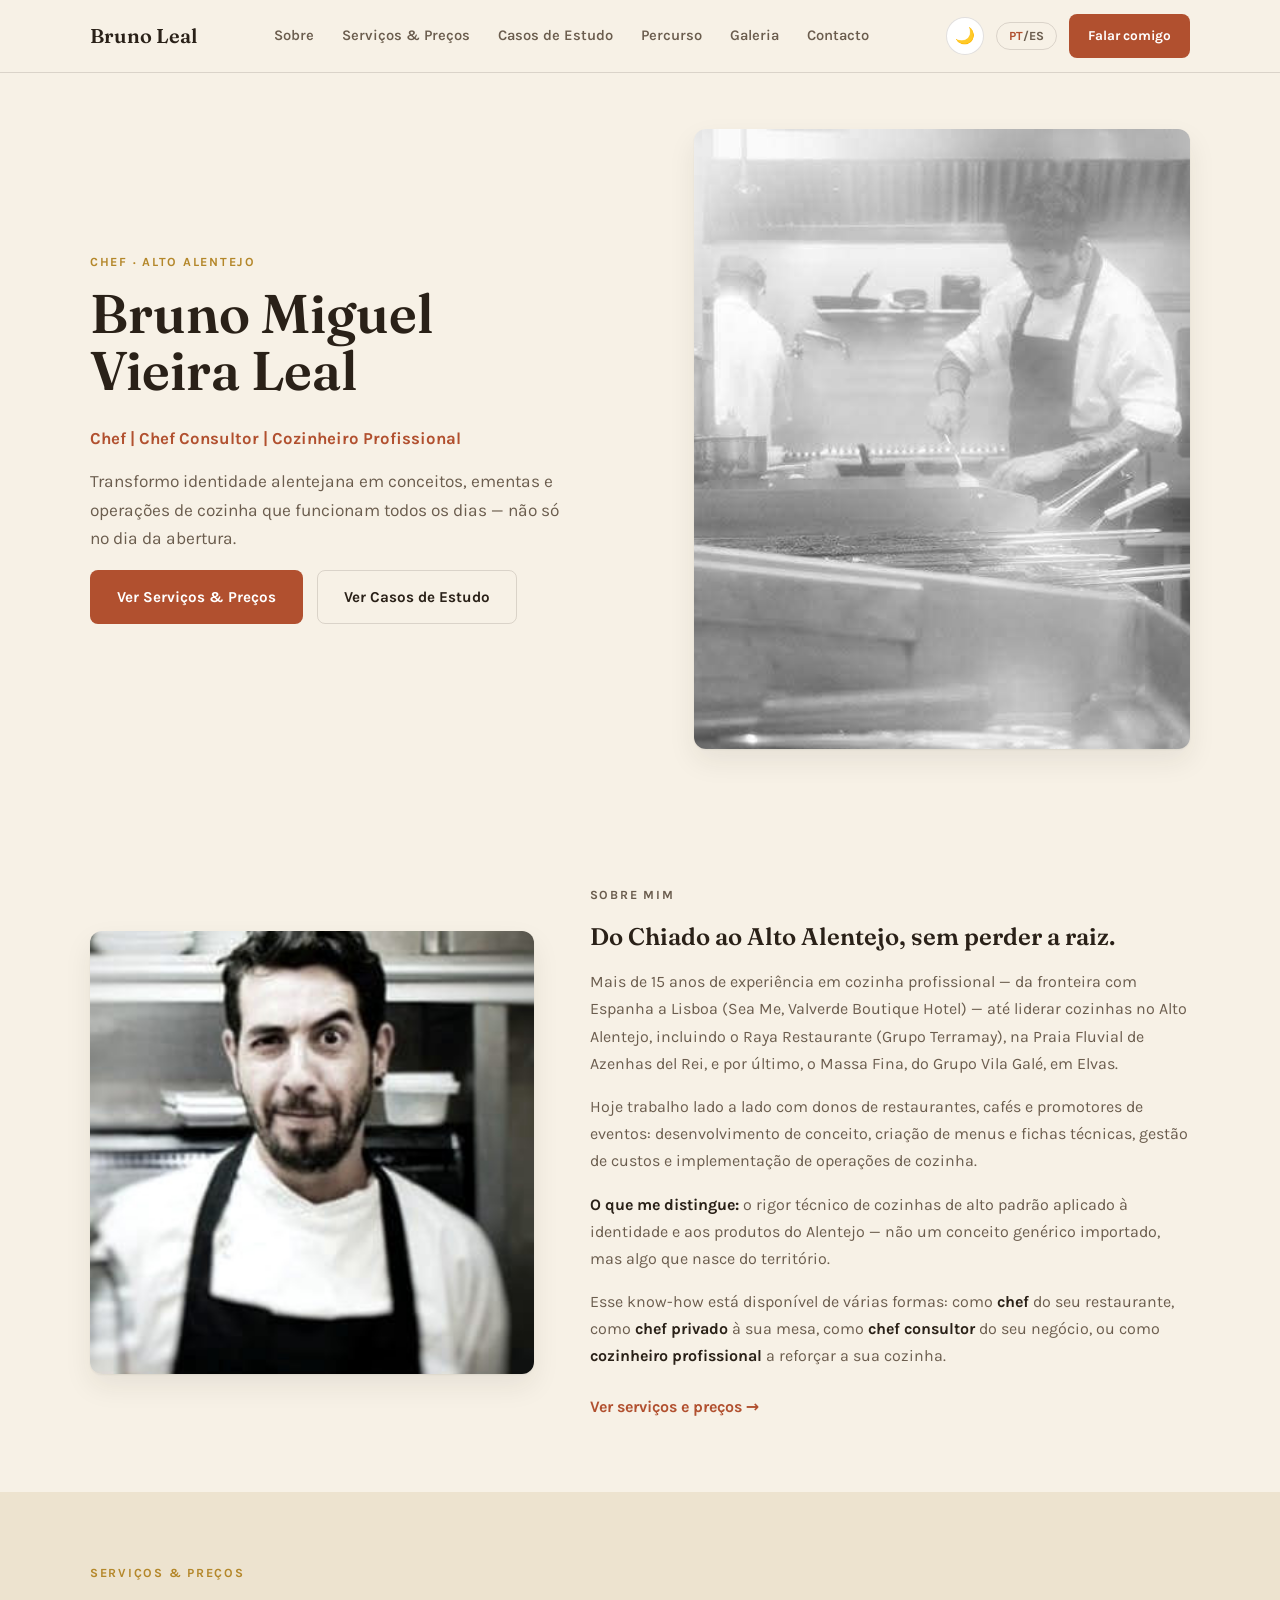
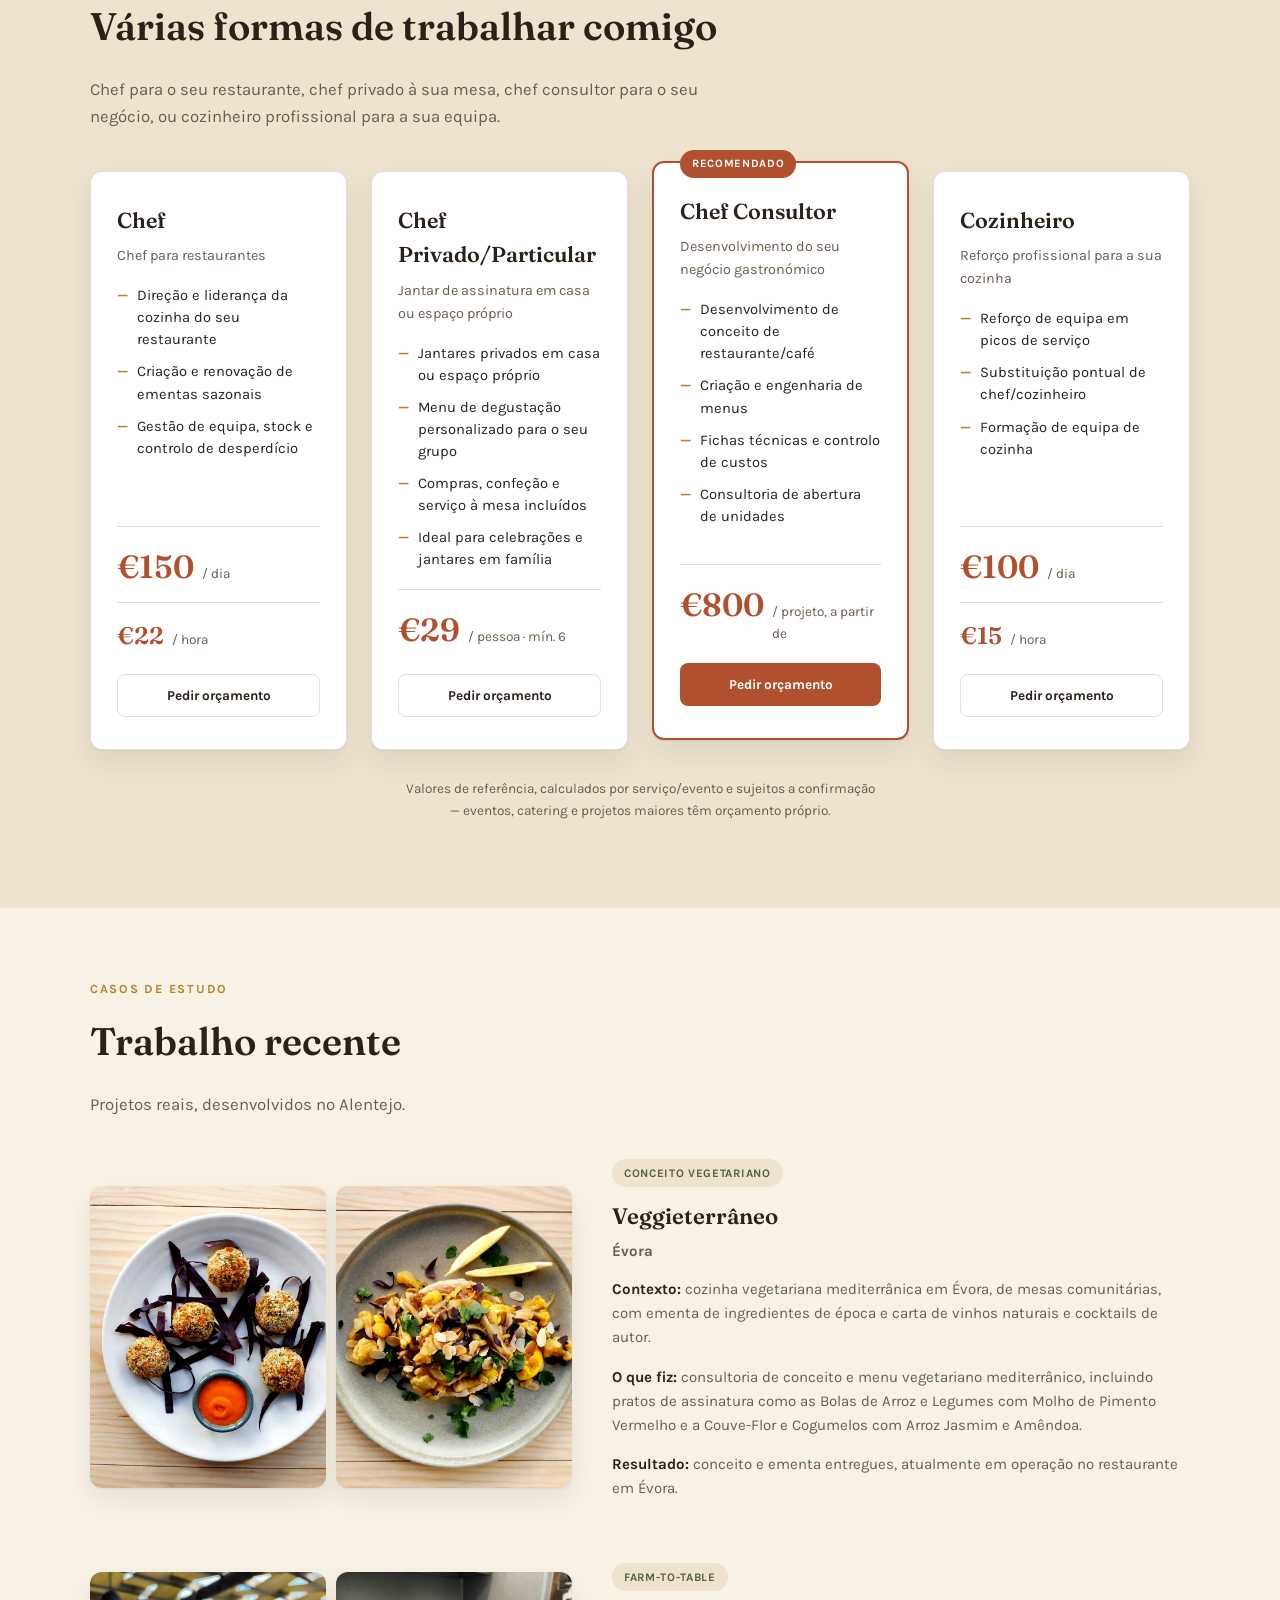
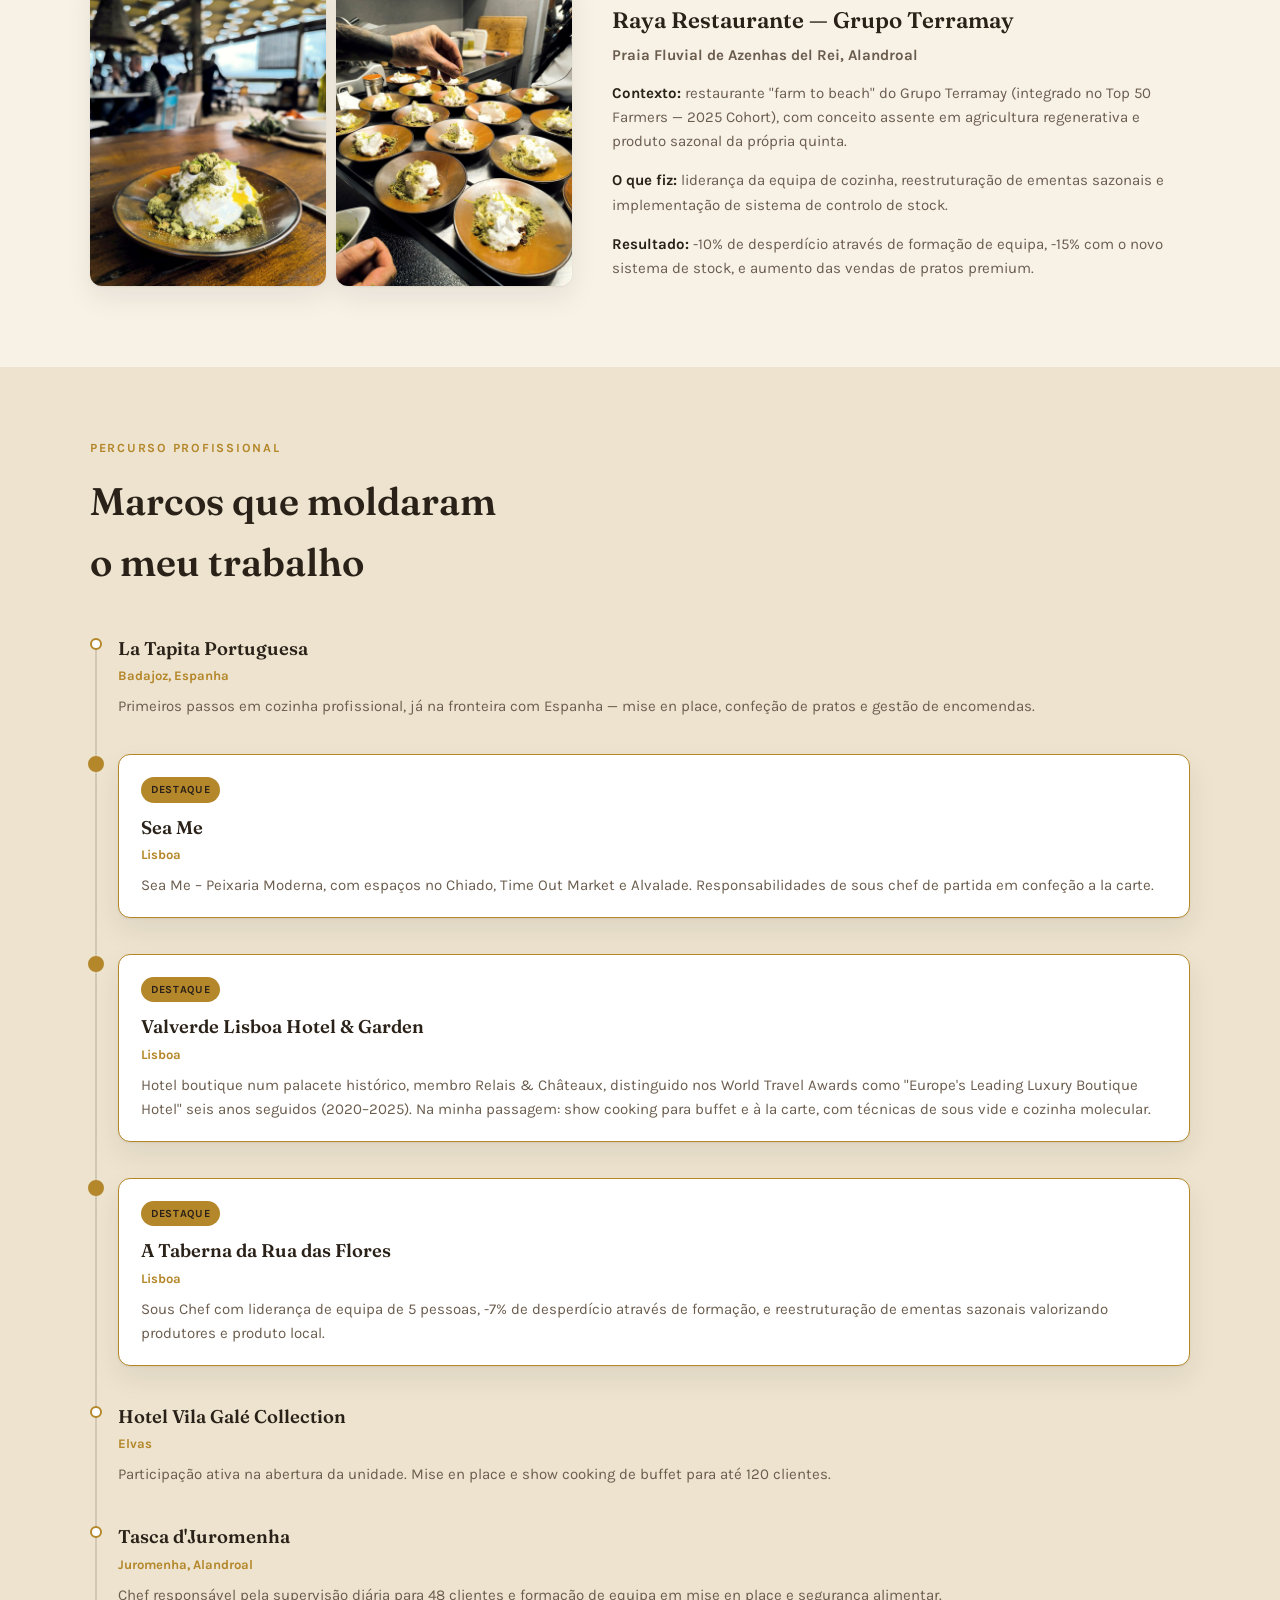
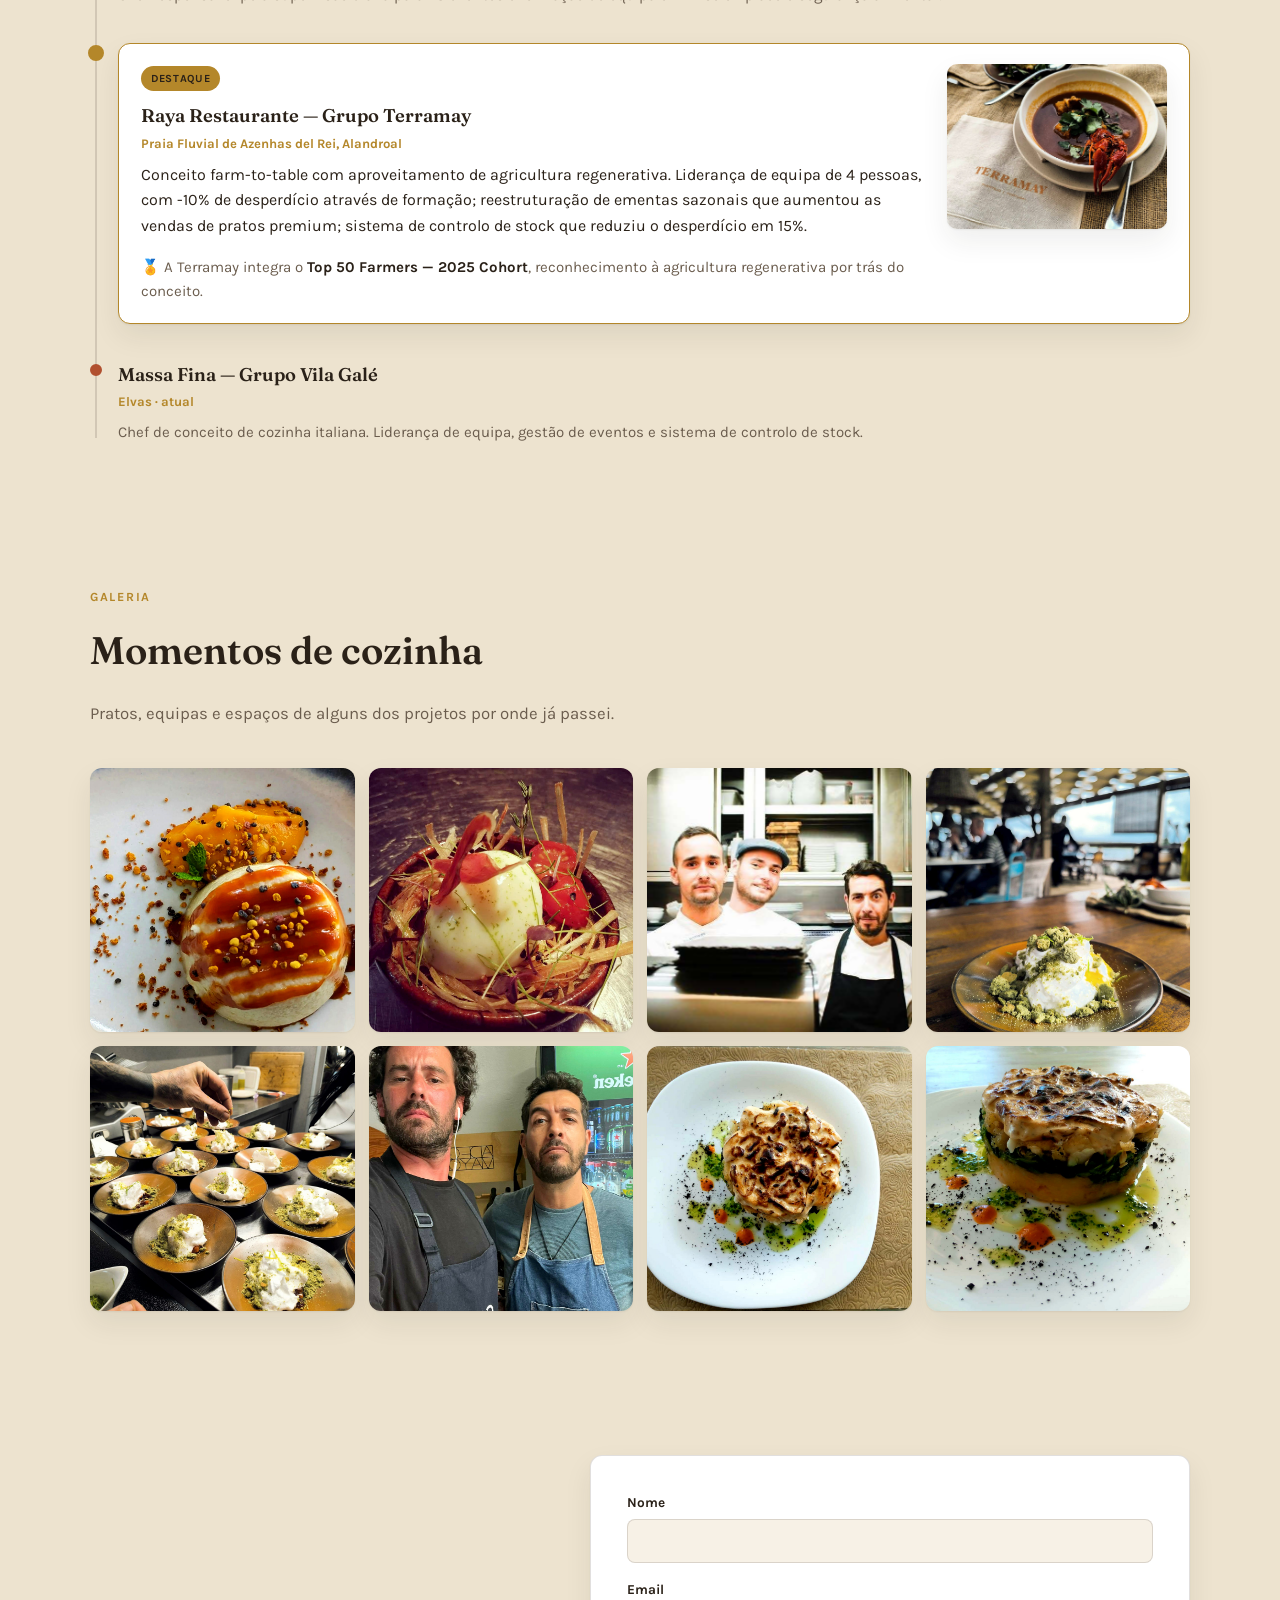
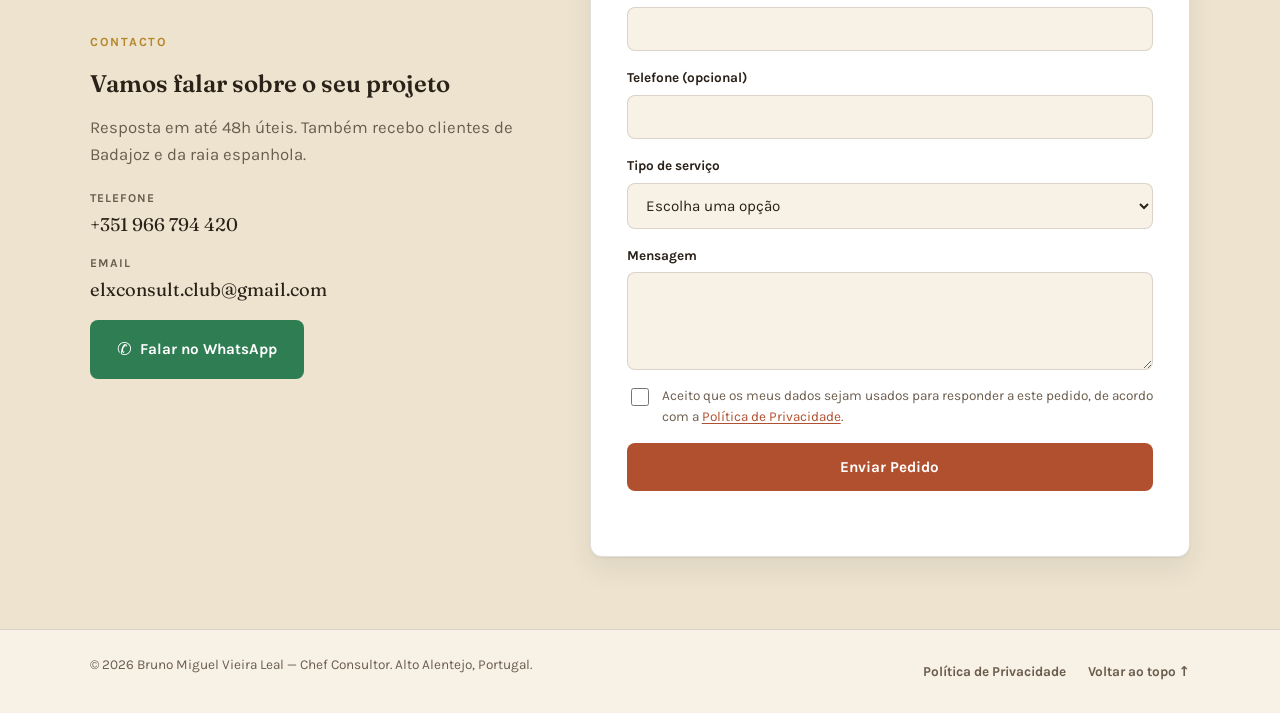
==== index.html @ 7340e5b5 "Retira da galeria a foto do cracha Top 50 Farmers Co-Authored-By: Claude Sonnet 5.5 <noreply@anthrop" ====
<!DOCTYPE html>
<html lang="pt-PT">
<head>
<meta charset="UTF-8">
<meta name="viewport" content="width=device-width, initial-scale=1.0">
<title>Bruno Leal | Chef Consultor no Alto Alentejo — Elvas &amp; Campo Maior</title>
<meta name="description" content="Bruno Miguel Vieira Leal, chef consultor sediado em Elvas e Campo Maior. Desenvolvimento de conceitos gastronómicos, engenharia de menus, fichas técnicas e consultoria de abertura de restaurantes no Alentejo.">
<meta name="keywords" content="consultor gastronómico Alentejo, chef consultor Elvas, chef consultor Campo Maior, desenvolvimento de conceito de restaurante, fichas técnicas, engenharia de menus, consultoria de restauração Alentejo">
<meta name="author" content="Bruno Miguel Vieira Leal">
<link rel="canonical" href="https://www.brunoleal-chef.pt/">

<!-- Open Graph -->
<meta property="og:type" content="website">
<meta property="og:title" content="Bruno Leal | Chef Consultor no Alto Alentejo">
<meta property="og:description" content="Desenvolvimento de conceitos gastronómicos, menus e fichas técnicas para restaurantes, cafés e eventos entre Elvas, Campo Maior e a raia com Badajoz.">
<meta property="og:image" content="https://onurblael.github.io/bruno-leal-chef/images/og-cover.jpg">
<meta property="og:image:width" content="1200">
<meta property="og:image:height" content="630">
<meta property="og:image:alt" content="Bruno Leal, chef consultor no Alto Alentejo, e um prato de couve-flor e cogumelos">
<meta name="twitter:card" content="summary_large_image">
<meta property="og:locale" content="pt_PT">
<meta property="og:locale:alternate" content="es_ES">

<link rel="icon" href="data:image/svg+xml,<svg xmlns=%22http://www.w3.org/2000/svg%22 viewBox=%220 0 100 100%22><text y=%22.9em%22 font-size=%2290%22>🫒</text></svg>">

<link rel="preload" href="fonts/fraunces-latin.woff2" as="font" type="font/woff2" crossorigin>
<link rel="preload" href="fonts/karla-latin.woff2" as="font" type="font/woff2" crossorigin>

<link rel="stylesheet" href="css/style.css?v=9">

<script type="application/ld+json">
{
  "@context": "https://schema.org",
  "@type": "ProfessionalService",
  "name": "Bruno Leal — Chef Consultor",
  "image": "https://onurblael.github.io/bruno-leal-chef/images/og-cover.jpg",
  "description": "Consultoria gastronómica: desenvolvimento de conceitos de restaurante, engenharia de menus, fichas técnicas e abertura de unidades no Alentejo.",
  "telephone": "+351966794420",
  "email": "elxconsult.club@gmail.com",
  "areaServed": ["Elvas", "Campo Maior", "Alto Alentejo", "Badajoz"],
  "address": {
    "@type": "PostalAddress",
    "addressLocality": "Elvas",
    "addressRegion": "Alto Alentejo",
    "addressCountry": "PT"
  },
  "priceRange": "€€"
}
</script>
</head>
<body>

<a class="skip-link" href="#contacto" data-i18n="skip">Ir para contacto</a>

<header class="site-header" id="topo">
  <div class="container header-inner">
    <a href="#topo" class="brand">Bruno Leal</a>

    <nav class="main-nav" id="main-nav">
      <a href="#sobre" data-i18n="nav.sobre">Sobre</a>
      <a href="#servicos" data-i18n="nav.servicos">Serviços &amp; Preços</a>
      <a href="#casos" data-i18n="nav.casos">Casos de Estudo</a>
      <a href="#percurso" data-i18n="nav.percurso">Percurso</a>
      <a href="#galeria" data-i18n="nav.galeria">Galeria</a>
      <a href="#contacto" data-i18n="nav.contacto">Contacto</a>
    </nav>

    <div class="header-actions">
      <button class="theme-toggle" id="theme-toggle" type="button" aria-label="Alternar modo claro/escuro">🌙</button>
      <button class="lang-toggle" id="lang-toggle" type="button" aria-label="Cambiar idioma">
        <span class="lang-opt is-active" data-lang="pt">PT</span>/<span class="lang-opt" data-lang="es">ES</span>
      </button>
      <a href="#contacto" class="btn btn-primary btn-small" data-i18n="nav.cta">Falar comigo</a>
      <button class="nav-toggle" id="nav-toggle" aria-label="Abrir menu" aria-expanded="false">
        <span></span><span></span><span></span>
      </button>
    </div>
  </div>
</header>

<main>

  <!-- HERO -->
  <section class="hero" id="hero">
    <div class="container hero-grid">
      <div class="hero-copy">
        <p class="eyebrow" data-i18n="hero.eyebrow">Chef · Alto Alentejo</p>
        <h1 data-i18n="hero.title">Bruno Miguel<br>Vieira Leal</h1>
        <p class="hero-role" data-i18n="hero.role">Chef | Chef Consultor | Cozinheiro Profissional</p>
        <p class="hero-tagline" data-i18n="hero.tagline">Transformo identidade alentejana em conceitos, ementas e operações de cozinha que funcionam todos os dias — não só no dia da abertura.</p>
        <div class="hero-actions">
          <a href="#servicos" class="btn btn-primary" data-i18n="hero.ctaPrimary">Ver Serviços &amp; Preços</a>
          <a href="#casos" class="btn btn-secondary" data-i18n="hero.ctaSecondary">Ver Casos de Estudo</a>
        </div>
      </div>
      <div class="hero-media">
        <img class="photo-hero" src="images/hero-chef-em-acao.jpg" alt="Bruno Leal, chef, a trabalhar na cozinha">
      </div>
    </div>
  </section>

  <!-- SOBRE -->
  <section class="section" id="sobre">
    <div class="container section-grid">
      <div class="section-media">
        <img loading="lazy" decoding="async" class="photo-square" src="images/sobre-retrato-chef.jpg" alt="Retrato de Bruno Leal, chef consultor">
      </div>
      <div class="section-copy">
        <p class="eyebrow" data-i18n="sobre.eyebrow">Sobre mim</p>
        <h2 data-i18n="sobre.title">Do Chiado ao Alto Alentejo, sem perder a raiz.</h2>
        <p data-i18n="sobre.p1">Mais de 15 anos de experiência em cozinha profissional — da fronteira com Espanha a Lisboa (Sea Me, Valverde Boutique Hotel) — até liderar cozinhas no Alto Alentejo, incluindo o Raya Restaurante (Grupo Terramay), na Praia Fluvial de Azenhas del Rei, e por último, o Massa Fina, do Grupo Vila Galé, em Elvas.</p>
        <p data-i18n="sobre.p2">Hoje trabalho lado a lado com donos de restaurantes, cafés e promotores de eventos: desenvolvimento de conceito, criação de menus e fichas técnicas, gestão de custos e implementação de operações de cozinha.</p>
        <p data-i18n="sobre.p3"><strong>O que me distingue:</strong> o rigor técnico de cozinhas de alto padrão aplicado à identidade e aos produtos do Alentejo — não um conceito genérico importado, mas algo que nasce do território.</p>
        <p data-i18n="sobre.p4">Esse know-how está disponível de várias formas: como <strong>chef</strong> do seu restaurante, como <strong>chef privado</strong> à sua mesa, como <strong>chef consultor</strong> do seu negócio, ou como <strong>cozinheiro profissional</strong> a reforçar a sua cozinha.</p>
        <a href="#servicos" class="link-arrow" data-i18n="sobre.cta">Ver serviços e preços →</a>
      </div>
    </div>
  </section>

  <!-- SERVIÇOS & PREÇOS -->
  <section class="section section-alt" id="servicos">
    <div class="container">
      <div class="section-head">
        <p class="eyebrow" data-i18n="servicos.eyebrow">Serviços &amp; Preços</p>
        <h2 data-i18n="servicos.title">Várias formas de trabalhar comigo</h2>
        <p class="section-lead" data-i18n="servicos.lead">Chef para o seu restaurante, chef privado à sua mesa, chef consultor para o seu negócio, ou cozinheiro profissional para a sua equipa.</p>
      </div>

      <div class="pricing-grid">

        <article class="price-card">
          <div class="price-card-head">
            <h3 data-i18n="servicos.chef.title">Chef</h3>
            <p class="price-card-sub" data-i18n="servicos.chef.sub">Chef para restaurantes</p>
          </div>
          <ul class="price-card-list">
            <li data-i18n="servicos.chef.i1">Direção e liderança da cozinha do seu restaurante</li>
            <li data-i18n="servicos.chef.i2">Criação e renovação de ementas sazonais</li>
            <li data-i18n="servicos.chef.i3">Gestão de equipa, stock e controlo de desperdício</li>
          </ul>
          <div class="price-options">
            <div class="price-tag">
              <span class="price-value" data-i18n="servicos.chef.priceDia">€150</span>
              <span class="price-unit" data-i18n="servicos.chef.unitDia">/ dia</span>
            </div>
            <div class="price-tag price-tag-alt">
              <span class="price-value" data-i18n="servicos.chef.priceHora">€22</span>
              <span class="price-unit" data-i18n="servicos.chef.unitHora">/ hora</span>
            </div>
          </div>
          <a href="#contacto" class="btn btn-secondary btn-small" data-i18n="servicos.ctaBtn">Pedir orçamento</a>
        </article>

        <article class="price-card">
          <div class="price-card-head">
            <h3 data-i18n="servicos.privado.title">Chef Privado/Particular</h3>
            <p class="price-card-sub" data-i18n="servicos.privado.sub">Jantar de assinatura em casa ou espaço próprio</p>
          </div>
          <ul class="price-card-list">
            <li data-i18n="servicos.privado.i1">Jantares privados em casa ou espaço próprio</li>
            <li data-i18n="servicos.privado.i2">Menu de degustação personalizado para o seu grupo</li>
            <li data-i18n="servicos.privado.i3">Compras, confeção e serviço à mesa incluídos</li>
            <li data-i18n="servicos.privado.i4">Ideal para celebrações e jantares em família</li>
          </ul>
          <div class="price-tag">
            <span class="price-value" data-i18n="servicos.privado.price">€29</span>
            <span class="price-unit" data-i18n="servicos.privado.unit">/ pessoa · mín. 6</span>
          </div>
          <a href="#contacto" class="btn btn-secondary btn-small" data-i18n="servicos.ctaBtn">Pedir orçamento</a>
        </article>

        <article class="price-card price-card-featured">
          <div class="price-card-badge" data-i18n="servicos.destaque">Recomendado</div>
          <div class="price-card-head">
            <h3 data-i18n="servicos.consultor.title">Chef Consultor</h3>
            <p class="price-card-sub" data-i18n="servicos.consultor.sub">Desenvolvimento do seu negócio gastronómico</p>
          </div>
          <ul class="price-card-list">
            <li data-i18n="servicos.consultor.i1">Desenvolvimento de conceito de restaurante/café</li>
            <li data-i18n="servicos.consultor.i2">Criação e engenharia de menus</li>
            <li data-i18n="servicos.consultor.i3">Fichas técnicas e controlo de custos</li>
            <li data-i18n="servicos.consultor.i4">Consultoria de abertura de unidades</li>
          </ul>
          <div class="price-tag">
            <span class="price-value" data-i18n="servicos.consultor.price">€800</span>
            <span class="price-unit" data-i18n="servicos.consultor.unit">/ projeto, a partir de</span>
          </div>
          <a href="#contacto" class="btn btn-primary btn-small" data-i18n="servicos.ctaBtn">Pedir orçamento</a>
        </article>

        <article class="price-card">
          <div class="price-card-head">
            <h3 data-i18n="servicos.cozinheiro.title">Cozinheiro</h3>
            <p class="price-card-sub" data-i18n="servicos.cozinheiro.sub">Reforço profissional para a sua cozinha</p>
          </div>
          <ul class="price-card-list">
            <li data-i18n="servicos.cozinheiro.i1">Reforço de equipa em picos de serviço</li>
            <li data-i18n="servicos.cozinheiro.i2">Substituição pontual de chef/cozinheiro</li>
            <li data-i18n="servicos.cozinheiro.i3">Formação de equipa de cozinha</li>
          </ul>
          <div class="price-options">
            <div class="price-tag">
              <span class="price-value" data-i18n="servicos.cozinheiro.priceDia">€100</span>
              <span class="price-unit" data-i18n="servicos.cozinheiro.unitDia">/ dia</span>
            </div>
            <div class="price-tag price-tag-alt">
              <span class="price-value" data-i18n="servicos.cozinheiro.priceHora">€15</span>
              <span class="price-unit" data-i18n="servicos.cozinheiro.unitHora">/ hora</span>
            </div>
          </div>
          <a href="#contacto" class="btn btn-secondary btn-small" data-i18n="servicos.ctaBtn">Pedir orçamento</a>
        </article>

      </div>

      <p class="pricing-note" data-i18n="servicos.nota">Valores de referência, calculados por serviço/evento e sujeitos a confirmação — eventos, catering e projetos maiores têm orçamento próprio.</p>
    </div>
  </section>

  <!-- CASOS DE ESTUDO -->
  <section class="section" id="casos">
    <div class="container">
      <div class="section-head">
        <p class="eyebrow" data-i18n="casos.eyebrow">Casos de Estudo</p>
        <h2 data-i18n="casos.title">Trabalho recente</h2>
        <p class="section-lead" data-i18n="casos.lead">Projetos reais, desenvolvidos no Alentejo.</p>
      </div>

      <div class="cases-list">

        <article class="case-card">
          <div class="case-photo-duo">
            <img loading="lazy" decoding="async" src="images/veggieterraneo-bolas-arroz.jpg" alt="Bolas de Arroz e Legumes com Molho de Pimento Vermelho, Veggieterrâneo">
            <img loading="lazy" decoding="async" src="images/veggieterraneo-couve-flor.jpg" alt="Couve-Flor e Cogumelos com Arroz Jasmim e Amêndoa, Veggieterrâneo">
          </div>
          <div class="case-body">
            <span class="case-tag" data-i18n="casos.c1.tag">Conceito Vegetariano</span>
            <h3 data-i18n="casos.c1.title">Veggieterrâneo</h3>
            <p class="case-place" data-i18n="casos.c1.place">Évora</p>
            <p><strong data-i18n="casos.contexto">Contexto:</strong> <span data-i18n="casos.c1.contexto">cozinha vegetariana mediterrânica em Évora, de mesas comunitárias, com ementa de ingredientes de época e carta de vinhos naturais e cocktails de autor.</span></p>
            <p><strong data-i18n="casos.oque">O que fiz:</strong> <span data-i18n="casos.c1.oque">consultoria de conceito e menu vegetariano mediterrânico, incluindo pratos de assinatura como as Bolas de Arroz e Legumes com Molho de Pimento Vermelho e a Couve-Flor e Cogumelos com Arroz Jasmim e Amêndoa.</span></p>
            <p><strong data-i18n="casos.resultado">Resultado:</strong> <span data-i18n="casos.c1.resultado">conceito e ementa entregues, atualmente em operação no restaurante em Évora.</span></p>
          </div>
        </article>

        <article class="case-card reverse">
          <div class="case-photo-duo">
            <img loading="lazy" decoding="async" src="images/raya-esplanada-sobremesa.jpg" alt="Esplanada do Raya Restaurante, Praia Fluvial de Azenhas del Rei">
            <img loading="lazy" decoding="async" src="images/raya-sobremesas-emplatamento.jpg" alt="Emplatamento em série no Raya Restaurante">
          </div>
          <div class="case-body">
            <span class="case-tag" data-i18n="casos.c2.tag">Farm-to-Table</span>
            <h3 data-i18n="casos.c2.title">Raya Restaurante — Grupo Terramay</h3>
            <p class="case-place" data-i18n="casos.c2.place">Praia Fluvial de Azenhas del Rei, Alandroal</p>
            <p><strong data-i18n="casos.contexto">Contexto:</strong> <span data-i18n="casos.c2.contexto">restaurante "farm to beach" do Grupo Terramay (integrado no Top 50 Farmers — 2025 Cohort), com conceito assente em agricultura regenerativa e produto sazonal da própria quinta.</span></p>
            <p><strong data-i18n="casos.oque">O que fiz:</strong> <span data-i18n="casos.c2.oque">liderança da equipa de cozinha, reestruturação de ementas sazonais e implementação de sistema de controlo de stock.</span></p>
            <p><strong data-i18n="casos.resultado">Resultado:</strong> <span data-i18n="casos.c2.resultado">-10% de desperdício através de formação de equipa, -15% com o novo sistema de stock, e aumento das vendas de pratos premium.</span></p>
          </div>
        </article>

      </div>
    </div>
  </section>

  <!-- PERCURSO -->
  <section class="section section-alt" id="percurso">
    <div class="container">
      <div class="section-head">
        <p class="eyebrow" data-i18n="percurso.eyebrow">Percurso Profissional</p>
        <h2 data-i18n="percurso.title">Marcos que moldaram o meu trabalho</h2>
      </div>

      <ol class="timeline">
        <li class="timeline-item">
          <div class="timeline-marker"></div>
          <div class="timeline-content">
            <h3 data-i18n="percurso.t1.title">La Tapita Portuguesa</h3>
            <p class="timeline-place" data-i18n="percurso.t1.place">Badajoz, Espanha</p>
            <p data-i18n="percurso.t1.desc">Primeiros passos em cozinha profissional, já na fronteira com Espanha — mise en place, confeção de pratos e gestão de encomendas.</p>
          </div>
        </li>
        <li class="timeline-item is-highlight">
          <div class="timeline-marker"></div>
          <div class="timeline-content">
            <span class="timeline-badge" data-i18n="percurso.destaque">Destaque</span>
            <h3 data-i18n="percurso.t2.title">Sea Me</h3>
            <p class="timeline-place" data-i18n="percurso.t2.place">Lisboa</p>
            <p data-i18n="percurso.t2.desc">Sea Me – Peixaria Moderna, com espaços no Chiado, Time Out Market e Alvalade. Responsabilidades de sous chef de partida em confeção a la carte.</p>
          </div>
        </li>
        <li class="timeline-item is-highlight">
          <div class="timeline-marker"></div>
          <div class="timeline-content">
            <span class="timeline-badge" data-i18n="percurso.destaque">Destaque</span>
            <h3 data-i18n="percurso.t3.title">Valverde Lisboa Hotel &amp; Garden</h3>
            <p class="timeline-place" data-i18n="percurso.t3.place">Lisboa</p>
            <p data-i18n="percurso.t3.desc">Hotel boutique num palacete histórico, membro Relais &amp; Châteaux, distinguido nos World Travel Awards como "Europe's Leading Luxury Boutique Hotel" seis anos seguidos (2020–2025). Na minha passagem: show cooking para buffet e à la carte, com técnicas de sous vide e cozinha molecular.</p>
          </div>
        </li>
        <li class="timeline-item is-highlight">
          <div class="timeline-marker"></div>
          <div class="timeline-content">
            <span class="timeline-badge" data-i18n="percurso.destaque">Destaque</span>
            <h3 data-i18n="percurso.t4.title">A Taberna da Rua das Flores</h3>
            <p class="timeline-place" data-i18n="percurso.t4.place">Lisboa</p>
            <p data-i18n="percurso.t4.desc">Sous Chef com liderança de equipa de 5 pessoas, -7% de desperdício através de formação, e reestruturação de ementas sazonais valorizando produtores e produto local.</p>
          </div>
        </li>
        <li class="timeline-item">
          <div class="timeline-marker"></div>
          <div class="timeline-content">
            <h3 data-i18n="percurso.t5.title">Hotel Vila Galé Collection</h3>
            <p class="timeline-place" data-i18n="percurso.t5.place">Elvas</p>
            <p data-i18n="percurso.t5.desc">Participação ativa na abertura da unidade. Mise en place e show cooking de buffet para até 120 clientes.</p>
          </div>
        </li>
        <li class="timeline-item">
          <div class="timeline-marker"></div>
          <div class="timeline-content">
            <h3 data-i18n="percurso.t6.title">Tasca d'Juromenha</h3>
            <p class="timeline-place" data-i18n="percurso.t6.place">Juromenha, Alandroal</p>
            <p data-i18n="percurso.t6.desc">Chef responsável pela supervisão diária para 48 clientes e formação de equipa em mise en place e segurança alimentar.</p>
          </div>
        </li>
        <li class="timeline-item is-highlight">
          <div class="timeline-marker"></div>
          <div class="timeline-content timeline-content-photo">
            <div class="timeline-text">
              <span class="timeline-badge" data-i18n="percurso.destaque">Destaque</span>
              <h3 data-i18n="percurso.t7.title">Raya Restaurante — Grupo Terramay</h3>
              <p class="timeline-place" data-i18n="percurso.t7.place">Praia Fluvial de Azenhas del Rei, Alandroal</p>
              <p data-i18n="percurso.t7.desc">Conceito farm-to-table com aproveitamento de agricultura regenerativa. Liderança de equipa de 4 pessoas, com -10% de desperdício através de formação; reestruturação de ementas sazonais que aumentou as vendas de pratos premium; sistema de controlo de stock que reduziu o desperdício em 15%.</p>
              <p class="timeline-credential" data-i18n="percurso.t7.credential">🏅 A Terramay integra o <strong>Top 50 Farmers — 2025 Cohort</strong>, reconhecimento à agricultura regenerativa por trás do conceito.</p>
            </div>
            <img loading="lazy" decoding="async" class="timeline-photo" src="images/raya-terramay-lagostim.jpg" alt="Prato do Raya Restaurante, Grupo Terramay">
          </div>
        </li>
        <li class="timeline-item is-current">
          <div class="timeline-marker"></div>
          <div class="timeline-content">
            <h3 data-i18n="percurso.t8.title">Massa Fina — Grupo Vila Galé</h3>
            <p class="timeline-place" data-i18n="percurso.t8.place">Elvas · atual</p>
            <p data-i18n="percurso.t8.desc">Chef de conceito de cozinha italiana. Liderança de equipa, gestão de eventos e sistema de controlo de stock.</p>
          </div>
        </li>
      </ol>
    </div>
  </section>

  <!-- GALERIA -->
  <section class="section section-alt" id="galeria">
    <div class="container">
      <div class="section-head">
        <p class="eyebrow" data-i18n="galeria.eyebrow">Galeria</p>
        <h2 data-i18n="galeria.title">Momentos de cozinha</h2>
        <p class="section-lead" data-i18n="galeria.lead">Pratos, equipas e espaços de alguns dos projetos por onde já passei.</p>
      </div>

      <div class="gallery-grid">
        <img loading="lazy" decoding="async" src="images/chef-sobremesa-manga-polen.jpg" alt="Sobremesa de manga com pólen de abelha e caramelo">
        <img loading="lazy" decoding="async" src="images/chef-burrata-presunto.jpg" alt="Burrata com presunto e tomate">
        <img loading="lazy" decoding="async" src="images/equipa-cozinha-brigada.jpg" alt="Equipa de cozinha em brigada">
        <img loading="lazy" decoding="async" src="images/raya-esplanada-sobremesa.jpg" alt="Esplanada do Raya Restaurante, Praia Fluvial">
        <img loading="lazy" decoding="async" src="images/raya-sobremesas-emplatamento.jpg" alt="Emplatamento em série no Raya Restaurante">
        <img loading="lazy" decoding="async" src="images/giz-na-praia-equipa.jpg" alt="Equipa GIZ na Praia">
        <img loading="lazy" decoding="async" src="images/prato-gratinado-topo.jpg" alt="Prato gratinado, vista de topo">
        <img loading="lazy" decoding="async" src="images/prato-gratinado-lateral.jpg" alt="Prato gratinado, vista lateral">
      </div>
    </div>
  </section>

  <!-- CONTACTO -->
  <section class="section section-contact" id="contacto">
    <div class="container section-grid">
      <div class="contact-info">
        <p class="eyebrow" data-i18n="contacto.eyebrow">Contacto</p>
        <h2 data-i18n="contacto.title">Vamos falar sobre o seu projeto</h2>
        <p class="section-lead" data-i18n="contacto.lead">Resposta em até 48h úteis. Também recebo clientes de Badajoz e da raia espanhola.</p>

        <ul class="contact-list">
          <li>
            <span class="contact-label" data-i18n="contacto.phoneLabel">Telefone</span>
            <a href="tel:+351966794420">+351 966 794 420</a>
          </li>
          <li>
            <span class="contact-label" data-i18n="contacto.emailLabel">Email</span>
            <a href="mailto:elxconsult.club@gmail.com">elxconsult.club@gmail.com</a>
          </li>
        </ul>

        <a class="btn btn-whatsapp" href="https://wa.me/351966794420" target="_blank" rel="noopener">
          <span class="wa-icon" aria-hidden="true">✆</span>
          <span data-i18n="contacto.whatsapp">Falar no WhatsApp</span>
        </a>
      </div>

      <div class="contact-form-wrap">
        <form id="contact-form" class="contact-form">
          <input type="hidden" name="access_key" value="0084f50b-bd79-4548-93d1-a5deeeda5cc6">
          <input type="checkbox" name="botcheck" class="hp-field" tabindex="-1" autocomplete="off">
          <input type="hidden" name="subject" value="Novo pedido — site Bruno Leal Chef Consultor">

          <div class="form-row">
            <label for="nome" data-i18n="form.nome">Nome</label>
            <input type="text" id="nome" name="nome" required>
          </div>
          <div class="form-row">
            <label for="email" data-i18n="form.email">Email</label>
            <input type="email" id="email" name="email" required>
          </div>
          <div class="form-row">
            <label for="telefone" data-i18n="form.telefone">Telefone (opcional)</label>
            <input type="tel" id="telefone" name="telefone">
          </div>
          <div class="form-row">
            <label for="servico" data-i18n="form.servico">Tipo de serviço</label>
            <select id="servico" name="tipo_de_servico" required>
              <option value="" data-i18n="form.servicoPlaceholder">Escolha uma opção</option>
              <option value="Chef - Restaurante" data-i18n="form.opt1">Chef — Restaurante</option>
              <option value="Chef Privado - Jantar" data-i18n="form.opt6">Chef Privado/Particular — Jantar</option>
              <option value="Chef Consultor" data-i18n="form.opt2">Chef Consultor — Conceito/Menus/Fichas</option>
              <option value="Cozinheiro" data-i18n="form.opt3">Cozinheiro — Reforço de Equipa</option>
              <option value="Eventos e Catering" data-i18n="form.opt4">Eventos e Catering</option>
              <option value="Outro" data-i18n="form.opt5">Outro</option>
            </select>
          </div>
          <div class="form-row">
            <label for="mensagem" data-i18n="form.mensagem">Mensagem</label>
            <textarea id="mensagem" name="mensagem" rows="4" required></textarea>
          </div>

          <label class="form-consent" for="consentimento">
            <input type="checkbox" id="consentimento" name="consentimento" value="Sim, aceitou a Política de Privacidade" required>
            <span data-i18n="form.consent">Aceito que os meus dados sejam usados para responder a este pedido, de acordo com a <a href="privacidade.html">Política de Privacidade</a>.</span>
          </label>

          <button type="submit" class="btn btn-primary btn-full" data-i18n="form.enviar">Enviar Pedido</button>
          <p class="form-status" id="form-status" role="status"></p>
        </form>
      </div>
    </div>
  </section>

</main>

<footer class="site-footer">
  <div class="container footer-inner">
    <p data-i18n="footer.text">© <span id="year"></span> Bruno Miguel Vieira Leal — Chef Consultor. Alto Alentejo, Portugal.</p>
    <span class="footer-links">
      <a href="privacidade.html" class="back-top" data-i18n="footer.privacy">Política de Privacidade</a>
      <a href="#topo" class="back-top" data-i18n="footer.top">Voltar ao topo ↑</a>
    </span>
  </div>
</footer>

<script src="js/script.js?v=13"></script>
</body>
</html>
---- css/style.css ----
/* ==========================================================================
   Bruno Leal — Chef Consultor | Alto Alentejo
   Paleta: Cal Branca / Linho / Terra Escura / Barro Queimado / Oliveira / Trigo Dourado
   Tipografia: Fraunces (títulos) + Karla (corpo)
   ========================================================================== */

/* Fontes alojadas no próprio site (Fraunces e Karla, licença SIL OFL), sem pedidos à Google */
@font-face{
  font-family:'Fraunces'; font-style:normal; font-weight:300 700; font-display:swap;
  src:url('../fonts/fraunces-latin.woff2') format('woff2');
  unicode-range:U+0000-00FF,U+0131,U+0152-0153,U+02BB-02BC,U+02C6,U+02DA,U+02DC,U+0304,U+0308,U+0329,U+2000-206F,U+20AC,U+2122,U+2191,U+2193,U+2212,U+2215,U+FEFF,U+FFFD;
}
@font-face{
  font-family:'Karla'; font-style:normal; font-weight:400 700; font-display:swap;
  src:url('../fonts/karla-latin.woff2') format('woff2');
  unicode-range:U+0000-00FF,U+0131,U+0152-0153,U+02BB-02BC,U+02C6,U+02DA,U+02DC,U+0304,U+0308,U+0329,U+2000-206F,U+20AC,U+2122,U+2191,U+2193,U+2212,U+2215,U+FEFF,U+FFFD;
}

:root{
  --bg:#F7F1E6;
  --bg-alt:#EDE3CF;
  --surface:#FFFFFF;
  --ink:#2A2118;
  --ink-muted:#6B5D4E;
  --terracota:#B1502F;
  --terracota-dark:#8F3E22;
  --terracota-ink:#FFFFFF;
  --oliva:#57623F;
  --dourado:#B4872A;
  --line:rgba(42,33,24,0.14);
  --shadow: 0 1px 2px rgba(42,33,24,0.06), 0 12px 28px rgba(42,33,24,0.08);
  --radius: 12px;
  --font-display: 'Fraunces', Georgia, 'Times New Roman', serif;
  --font-body: 'Karla', system-ui, -apple-system, Segoe UI, sans-serif;
}

@media (prefers-color-scheme: dark){
  :root:not([data-theme="light"]){
    --bg:#211C16;
    --bg-alt:#2B241B;
    --surface:#2B241B;
    --ink:#F3ECDC;
    --ink-muted:#C9BBA5;
    --terracota:#DD7A4E;
    --terracota-dark:#C4623A;
    --terracota-ink:#211C16;
    --oliva:#9AAC77;
    --dourado:#E3B94D;
    --line:rgba(243,236,220,0.16);
    --shadow: 0 1px 2px rgba(0,0,0,0.35), 0 12px 28px rgba(0,0,0,0.4);
  }
}
:root[data-theme="dark"]{
  --bg:#211C16;
  --bg-alt:#2B241B;
  --surface:#2B241B;
  --ink:#F3ECDC;
  --ink-muted:#C9BBA5;
  --terracota:#DD7A4E;
  --terracota-dark:#C4623A;
  --terracota-ink:#211C16;
  --oliva:#9AAC77;
  --dourado:#E3B94D;
  --line:rgba(243,236,220,0.16);
  --shadow: 0 1px 2px rgba(0,0,0,0.35), 0 12px 28px rgba(0,0,0,0.4);
}

*, *::before, *::after{ box-sizing:border-box; }
html{ scroll-behavior:smooth; }
body{
  margin:0;
  background:var(--bg);
  color:var(--ink);
  font-family:var(--font-body);
  font-size:16px;
  line-height:1.6;
  -webkit-font-smoothing:antialiased;
}
img{ max-width:100%; display:block; }
a{ color:inherit; }
h1,h2,h3{ font-family:var(--font-display); font-weight:600; margin:0 0 .5em; text-wrap:balance; }
p{ margin:0 0 1em; }
ul, ol{ margin:0; padding:0; }
.container{ max-width:1140px; margin:0 auto; padding-inline:20px; }

.skip-link{
  position:absolute; left:-999px; top:0; background:var(--terracota); color:#fff;
  padding:10px 16px; z-index:200; border-radius:0 0 8px 0;
}
.skip-link:focus{ left:0; }

/* ---------- Buttons ---------- */
.btn{
  display:inline-flex; align-items:center; justify-content:center; gap:8px;
  font-family:var(--font-body); font-weight:700; font-size:0.95rem;
  padding:14px 26px; border-radius:8px; border:1.5px solid transparent;
  text-decoration:none; cursor:pointer; transition:transform .15s ease, background .2s ease, border-color .2s ease;
}
.btn:hover{ transform:translateY(-1px); }
.btn:active{ transform:translateY(0); }
.btn-primary{ background:var(--terracota); color:var(--terracota-ink); }
.btn-primary:hover{ background:var(--terracota-dark); }
.btn-secondary{ background:transparent; color:var(--ink); border-color:var(--line); }
.btn-secondary:hover{ border-color:var(--terracota); color:var(--terracota); }
.btn-small{ padding:10px 18px; font-size:0.85rem; }
.btn-full{ width:100%; }
.btn-whatsapp{ background:#2E7D53; color:#fff; margin-top:8px; }
.btn-whatsapp:hover{ background:#256843; }
.wa-icon{ font-size:1.1rem; }

.link-arrow{
  display:inline-block; margin-top:8px; font-weight:700; color:var(--terracota);
  text-decoration:none; border-bottom:1.5px solid transparent;
}
.link-arrow:hover{ border-bottom-color:var(--terracota); }

.eyebrow{
  font-size:0.78rem; letter-spacing:0.14em; text-transform:uppercase;
  color:var(--dourado); font-weight:700; margin:0 0 12px;
}

/* ---------- Header ---------- */
.site-header{
  position:sticky; top:0; z-index:100;
  background:color-mix(in srgb, var(--bg) 92%, transparent);
  backdrop-filter:blur(8px);
  border-bottom:1px solid var(--line);
}
.header-inner{
  display:flex; align-items:center; justify-content:space-between;
  padding-block:14px; gap:16px;
}
.brand{
  font-family:var(--font-display); font-weight:600; font-size:1.25rem;
  text-decoration:none; color:var(--ink); flex-shrink:0;
}
.main-nav{ display:none; gap:28px; }
.main-nav a{ text-decoration:none; font-weight:600; font-size:0.92rem; color:var(--ink-muted); }
.main-nav a:hover{ color:var(--terracota); }

.header-actions{ display:flex; align-items:center; gap:12px; }
.theme-toggle{
  width:38px; height:38px; flex-shrink:0; display:flex; align-items:center; justify-content:center;
  background:var(--surface); border:1.5px solid var(--line); border-radius:999px;
  font-size:1rem; line-height:1; cursor:pointer;
}
.theme-toggle:hover{ border-color:var(--terracota); }
.lang-toggle{
  background:transparent; border:1.5px solid var(--line); border-radius:999px;
  padding:6px 12px; font-family:var(--font-body); font-weight:700; font-size:0.78rem;
  color:var(--ink-muted); cursor:pointer;
}
.lang-opt{ color:var(--ink-muted); }
.lang-opt.is-active{ color:var(--terracota); }

.header-actions .btn-small{ display:none; }

.nav-toggle{
  width:38px; height:38px; border-radius:8px; border:1.5px solid var(--line);
  background:var(--surface); display:flex; flex-direction:column; align-items:center;
  justify-content:center; gap:5px; cursor:pointer;
}
.nav-toggle span{ width:18px; height:2px; background:var(--ink); display:block; transition:transform .2s ease, opacity .2s ease; }
.nav-toggle[aria-expanded="true"] span:nth-child(1){ transform:translateY(7px) rotate(45deg); }
.nav-toggle[aria-expanded="true"] span:nth-child(2){ opacity:0; }
.nav-toggle[aria-expanded="true"] span:nth-child(3){ transform:translateY(-7px) rotate(-45deg); }

.main-nav.is-open{
  display:flex; flex-direction:column; gap:0; position:absolute; top:100%; left:0; right:0;
  background:var(--surface); border-bottom:1px solid var(--line); padding:8px 20px 16px;
  box-shadow:var(--shadow);
}
.main-nav.is-open a{ padding:12px 0; border-bottom:1px solid var(--line); }
.main-nav.is-open a:last-child{ border-bottom:none; }

@media (min-width:900px){
  .main-nav{ display:flex; position:static; box-shadow:none; padding:0; background:none; border:none; }
  .header-actions .btn-small{ display:inline-flex; }
  .nav-toggle{ display:none; }
}

/* ---------- Hero ---------- */
.hero{ padding-block:56px 64px; }
.hero-grid{
  display:grid; grid-template-columns:1fr; gap:36px; align-items:center;
}
@media (min-width:900px){
  .hero-grid{ grid-template-columns:1.05fr 0.95fr; gap:56px; }
}
.hero h1{ font-size:clamp(2.2rem, 6vw, 3.4rem); line-height:1.05; }
.hero-role{ font-weight:700; font-size:1.05rem; color:var(--terracota); margin-bottom:14px; }
.hero-tagline{ color:var(--ink-muted); font-size:1.08rem; max-width:48ch; line-height:1.65; }
.hero-actions{ display:flex; gap:14px; flex-wrap:wrap; margin-top:8px; }

/* ---------- Photo placeholders ---------- */
.photo-placeholder{
  position:relative; border-radius:var(--radius); overflow:hidden;
  background:
    linear-gradient(160deg, rgba(42,33,24,0.55), rgba(42,33,24,0.18) 60%),
    repeating-linear-gradient(45deg, #8a6a4a, #8a6a4a 14px, #7a5d40 14px, #7a5d40 28px);
  box-shadow:var(--shadow);
}
.photo-placeholder span{
  position:absolute; inset:0; display:flex; align-items:center; justify-content:center;
  text-align:center; padding:16px; color:#fff; font-weight:700; font-size:0.78rem;
  letter-spacing:0.05em; text-transform:uppercase; line-height:1.5;
  text-shadow:0 1px 4px rgba(0,0,0,0.45);
}
.photo-hero{ aspect-ratio:4/5; }
.photo-square{ aspect-ratio:1/1; }
.photo-case{ aspect-ratio:16/10; }

img.photo-hero, img.photo-square, img.photo-case{
  width:100%; height:100%; object-fit:cover; border-radius:var(--radius); box-shadow:var(--shadow);
}

.case-photo-duo{
  display:grid; grid-template-columns:1fr 1fr; gap:10px; aspect-ratio:16/10;
}
.case-photo-duo img{
  width:100%; height:100%; object-fit:cover; border-radius:var(--radius); box-shadow:var(--shadow);
}

.timeline-photo{
  width:100%; max-width:260px; aspect-ratio:4/3; object-fit:cover;
  border-radius:10px; box-shadow:var(--shadow); display:block; margin-block:10px;
}

.timeline-content-photo{
  display:flex; flex-wrap:wrap; gap:20px; align-items:flex-start;
}
.timeline-content-photo .timeline-text{ flex:1 1 260px; min-width:0; }
.timeline-content-photo .timeline-photo{
  width:220px; max-width:100%; flex-shrink:0; margin-block:0;
}
.timeline-credential{
  margin-top:12px; font-size:0.88rem; color:var(--ink-muted); line-height:1.5;
}
.timeline-credential strong{ color:var(--ink); }

/* ---------- Generic section ---------- */
.section{ padding-block:72px; }
.section-alt{ background:var(--bg-alt); }
.section-head{ max-width:64ch; margin-bottom:40px; }
.section-head h2{ font-size:clamp(1.7rem, 4vw, 2.4rem); }
.section-lead{ color:var(--ink-muted); font-size:1.05rem; }

.section-grid{ display:grid; grid-template-columns:1fr; gap:32px; align-items:center; }
@media (min-width:900px){
  .section-grid{ grid-template-columns:0.85fr 1.15fr; gap:56px; }
}
.section-copy p{ color:var(--ink-muted); line-height:1.7; }
.section-copy strong{ color:var(--ink); }

/* ---------- Service cards ---------- */
.cards-grid{
  display:grid; grid-template-columns:1fr; gap:20px;
}
@media (min-width:640px){ .cards-grid{ grid-template-columns:repeat(2,1fr); } }
@media (min-width:1000px){ .cards-grid{ grid-template-columns:repeat(3,1fr); } }

.card{
  background:var(--surface); border:1px solid var(--line); border-radius:var(--radius);
  padding:28px 24px; box-shadow:var(--shadow);
}
.card-num{ font-family:var(--font-display); font-style:italic; color:var(--dourado); font-size:1.5rem; margin-bottom:12px; }
.card h3{ font-size:1.15rem; margin-bottom:10px; }
.card p{ color:var(--ink-muted); font-size:0.94rem; line-height:1.6; margin:0; }
.card-cta{
  display:flex; flex-direction:column; align-items:flex-start; justify-content:center; gap:14px;
  background:var(--oliva); border-color:var(--oliva);
}
.card-cta p{ color:#fff; font-family:var(--font-display); font-size:1.2rem; font-weight:600; }

/* ---------- Pricing ---------- */
.pricing-grid{
  display:grid; grid-template-columns:1fr; gap:24px;
}
@media (min-width:700px){ .pricing-grid{ grid-template-columns:repeat(2,1fr); align-items:stretch; } }
@media (min-width:1200px){ .pricing-grid{ grid-template-columns:repeat(4,1fr); } }

.price-card{
  position:relative; display:flex; flex-direction:column; gap:18px;
  background:var(--surface); border:1px solid var(--line); border-radius:var(--radius);
  padding:32px 26px; box-shadow:var(--shadow);
}
.price-card-featured{
  border-color:var(--terracota); border-width:2px;
}
@media (min-width:1200px){ .price-card-featured{ transform:translateY(-10px); } }
.price-card-badge{
  position:absolute; top:-13px; left:26px; background:var(--terracota); color:var(--terracota-ink);
  font-size:0.7rem; font-weight:700; letter-spacing:0.06em; text-transform:uppercase;
  padding:5px 12px; border-radius:999px;
}
.price-card-head h3{ font-size:1.35rem; margin-bottom:6px; }
.price-card-sub{ color:var(--ink-muted); font-size:0.9rem; margin:0; }
.price-card-list{ list-style:none; display:flex; flex-direction:column; gap:10px; flex:1; }
.price-card-list li{
  position:relative; padding-left:20px; color:var(--ink); font-size:0.92rem; line-height:1.5;
}
.price-card-list li::before{
  content:'—'; position:absolute; left:0; color:var(--dourado); font-weight:700;
}
.price-tag{
  display:flex; align-items:baseline; gap:8px; padding-top:14px; border-top:1px solid var(--line);
}
.price-value{ font-family:var(--font-display); font-size:2rem; font-weight:600; color:var(--terracota); }
.price-unit{ color:var(--ink-muted); font-size:0.85rem; }

.price-options{ display:flex; flex-wrap:wrap; gap:10px 24px; }
.price-options .price-tag{ flex:1; min-width:110px; }
.price-tag-alt .price-value{ font-size:1.5rem; }
.pricing-note{
  margin-top:28px; font-size:0.85rem; color:var(--ink-muted); text-align:center; max-width:60ch;
  margin-inline:auto;
}

/* ---------- Case studies ---------- */
.cases-list{ display:flex; flex-direction:column; gap:48px; }
.case-card{
  display:grid; grid-template-columns:1fr; gap:24px;
}
@media (min-width:800px){
  .case-card{ grid-template-columns:1fr 1.2fr; align-items:center; gap:40px; }
  .case-card.reverse .photo-case{ order:2; }
  .case-card.reverse .case-body{ order:1; }
}
.case-tag{
  display:inline-block; background:var(--bg-alt); color:var(--oliva); font-weight:700;
  font-size:0.72rem; letter-spacing:0.06em; text-transform:uppercase; padding:5px 12px;
  border-radius:999px; margin-bottom:12px;
}
.section-alt .case-tag{ background:var(--surface); }
.case-body h3{ font-size:1.4rem; margin-bottom:4px; }
.case-place{ color:var(--dourado); font-weight:700; font-size:0.85rem; margin-bottom:14px; }
.case-body p{ color:var(--ink-muted); font-size:0.94rem; line-height:1.6; }
.case-body strong{ color:var(--ink); }

/* ---------- Gallery ---------- */
.gallery-grid{
  display:grid; grid-template-columns:repeat(2,1fr); gap:14px;
}
@media (min-width:640px){ .gallery-grid{ grid-template-columns:repeat(3,1fr); } }
@media (min-width:1000px){ .gallery-grid{ grid-template-columns:repeat(4,1fr); } }
.gallery-grid img{
  width:100%; aspect-ratio:1/1; object-fit:cover; border-radius:var(--radius); box-shadow:var(--shadow);
}

/* ---------- Timeline ---------- */
.timeline{ list-style:none; position:relative; padding-left:28px; display:flex; flex-direction:column; gap:36px; }
.timeline::before{
  content:''; position:absolute; left:5px; top:6px; bottom:6px; width:2px; background:var(--line);
}
.timeline-item{ position:relative; }
.timeline-marker{
  position:absolute; left:-28px; top:4px; width:12px; height:12px; border-radius:50%;
  background:var(--surface); border:2px solid var(--dourado);
}
.timeline-item.is-current .timeline-marker{ background:var(--terracota); border-color:var(--terracota); }
.timeline-item.is-highlight .timeline-marker{ background:var(--dourado); border-color:var(--dourado); width:16px; height:16px; left:-30px; top:2px; }
.timeline-item.is-highlight .timeline-content{
  background:var(--surface); border:1.5px solid var(--dourado); border-radius:var(--radius);
  padding:20px 22px; box-shadow:var(--shadow);
}
.timeline-badge{
  display:inline-block; background:var(--dourado); color:#2A2118; font-weight:700;
  font-size:0.68rem; letter-spacing:0.06em; text-transform:uppercase; padding:4px 10px;
  border-radius:999px; margin-bottom:10px;
}
.timeline-content h3{ font-size:1.15rem; margin-bottom:2px; }
.timeline-place{ color:var(--dourado); font-weight:700; font-size:0.82rem; margin-bottom:8px; }
.timeline-content p:last-child{ color:var(--ink-muted); font-size:0.94rem; line-height:1.6; margin:0; }

/* ---------- Contact ---------- */
.section-contact{ background:var(--bg-alt); }
.contact-list{ list-style:none; display:flex; flex-direction:column; gap:14px; margin:20px 0 8px; }
.contact-list li{ display:flex; flex-direction:column; gap:2px; }
.contact-label{ font-size:0.75rem; letter-spacing:0.08em; text-transform:uppercase; color:var(--ink-muted); font-weight:700; }
.contact-list a{ font-family:var(--font-display); font-size:1.15rem; text-decoration:none; color:var(--ink); }
.contact-list a:hover{ color:var(--terracota); }

.contact-form-wrap{
  background:var(--surface); border:1px solid var(--line); border-radius:var(--radius);
  padding:clamp(22px,4vw,36px); box-shadow:var(--shadow);
}
.form-row{ display:flex; flex-direction:column; gap:6px; margin-bottom:16px; }
.form-row label{ font-size:0.85rem; font-weight:700; color:var(--ink); }
.form-row input, .form-row select, .form-row textarea{
  font-family:var(--font-body); font-size:0.95rem; padding:12px 14px;
  border-radius:8px; border:1.5px solid var(--line); background:var(--bg); color:var(--ink);
}
.form-row input:focus, .form-row select:focus, .form-row textarea:focus{
  outline:none; border-color:var(--terracota);
}
.hp-field{ position:absolute; left:-9999px; }
.form-consent{
  display:flex; gap:10px; align-items:flex-start; margin-bottom:16px;
  font-size:0.85rem; line-height:1.5; color:var(--ink-muted); cursor:pointer;
}
.form-consent input{ flex-shrink:0; width:18px; height:18px; margin-top:2px; accent-color:var(--terracota); }
.form-consent a{ color:var(--terracota); text-underline-offset:2px; }
.form-status{ margin:12px 0 0; font-size:0.88rem; min-height:1.2em; }
.form-status.is-success{ color:var(--oliva); font-weight:700; }
.form-status.is-error{ color:var(--terracota); font-weight:700; }
.form-status a{ color:inherit; text-decoration:underline; text-underline-offset:2px; }

/* ---------- Páginas legais ---------- */
.legal{ max-width:760px; }
.legal h1{ font-size:clamp(1.9rem, 5vw, 2.6rem); margin-bottom:6px; }
.legal h2{ font-size:1.25rem; margin:36px 0 10px; }
.legal p, .legal li{ color:var(--ink-muted); line-height:1.75; }
.legal strong{ color:var(--ink); }
.legal ul{ padding-left:22px; margin:0 0 1em; display:flex; flex-direction:column; gap:6px; }
.legal a{ color:var(--terracota); text-underline-offset:2px; }
.legal-date{ font-size:0.85rem; margin-bottom:8px; }
.lang-es{ display:none; }
html[lang^="es"] .lang-pt{ display:none; }
html[lang^="es"] .lang-es{ display:block; }

/* ---------- Footer ---------- */
.site-footer{ border-top:1px solid var(--line); padding-block:24px; }
.footer-inner{
  display:flex; flex-direction:column; gap:10px; align-items:center; text-align:center;
  font-size:0.85rem; color:var(--ink-muted);
}
@media (min-width:640px){ .footer-inner{ flex-direction:row; justify-content:space-between; } }
.footer-links{ display:flex; flex-wrap:wrap; gap:6px 22px; justify-content:center; }
.back-top{ text-decoration:none; font-weight:700; color:var(--ink-muted); }
.back-top:hover{ color:var(--terracota); }
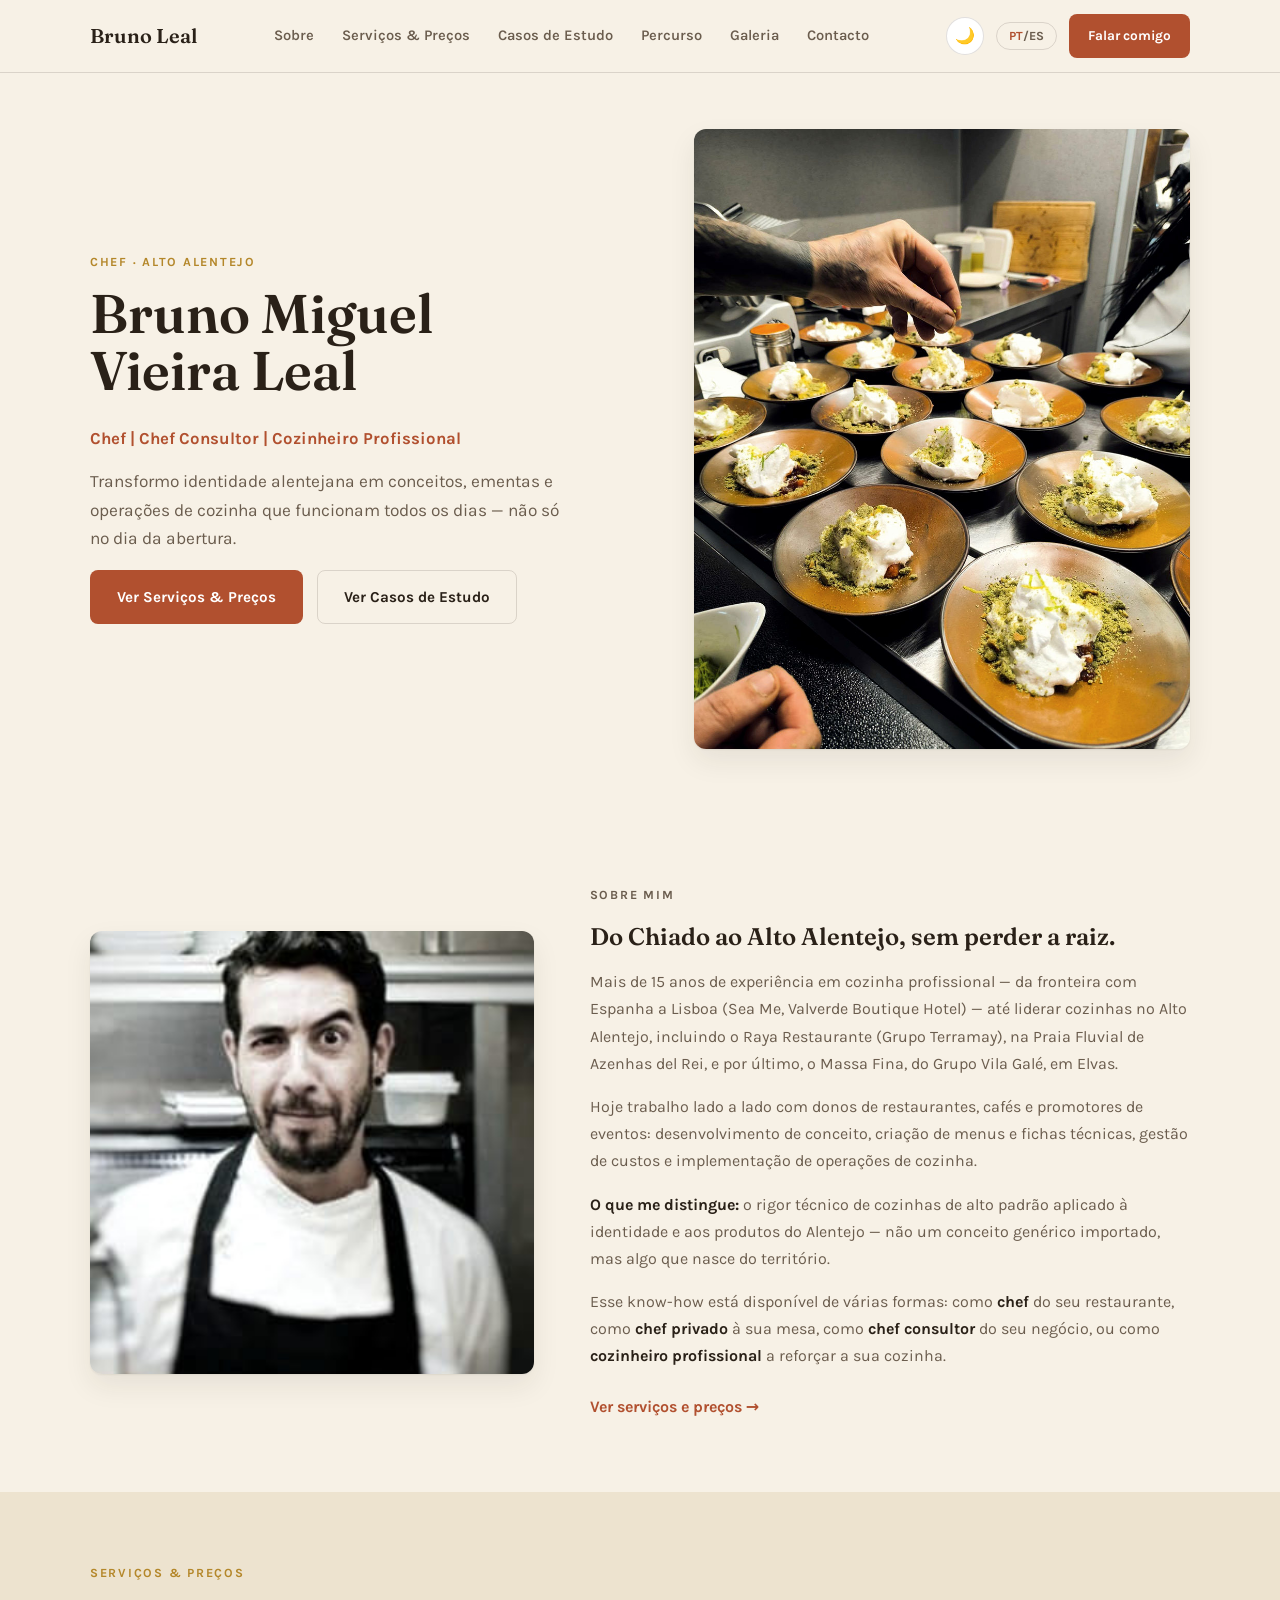
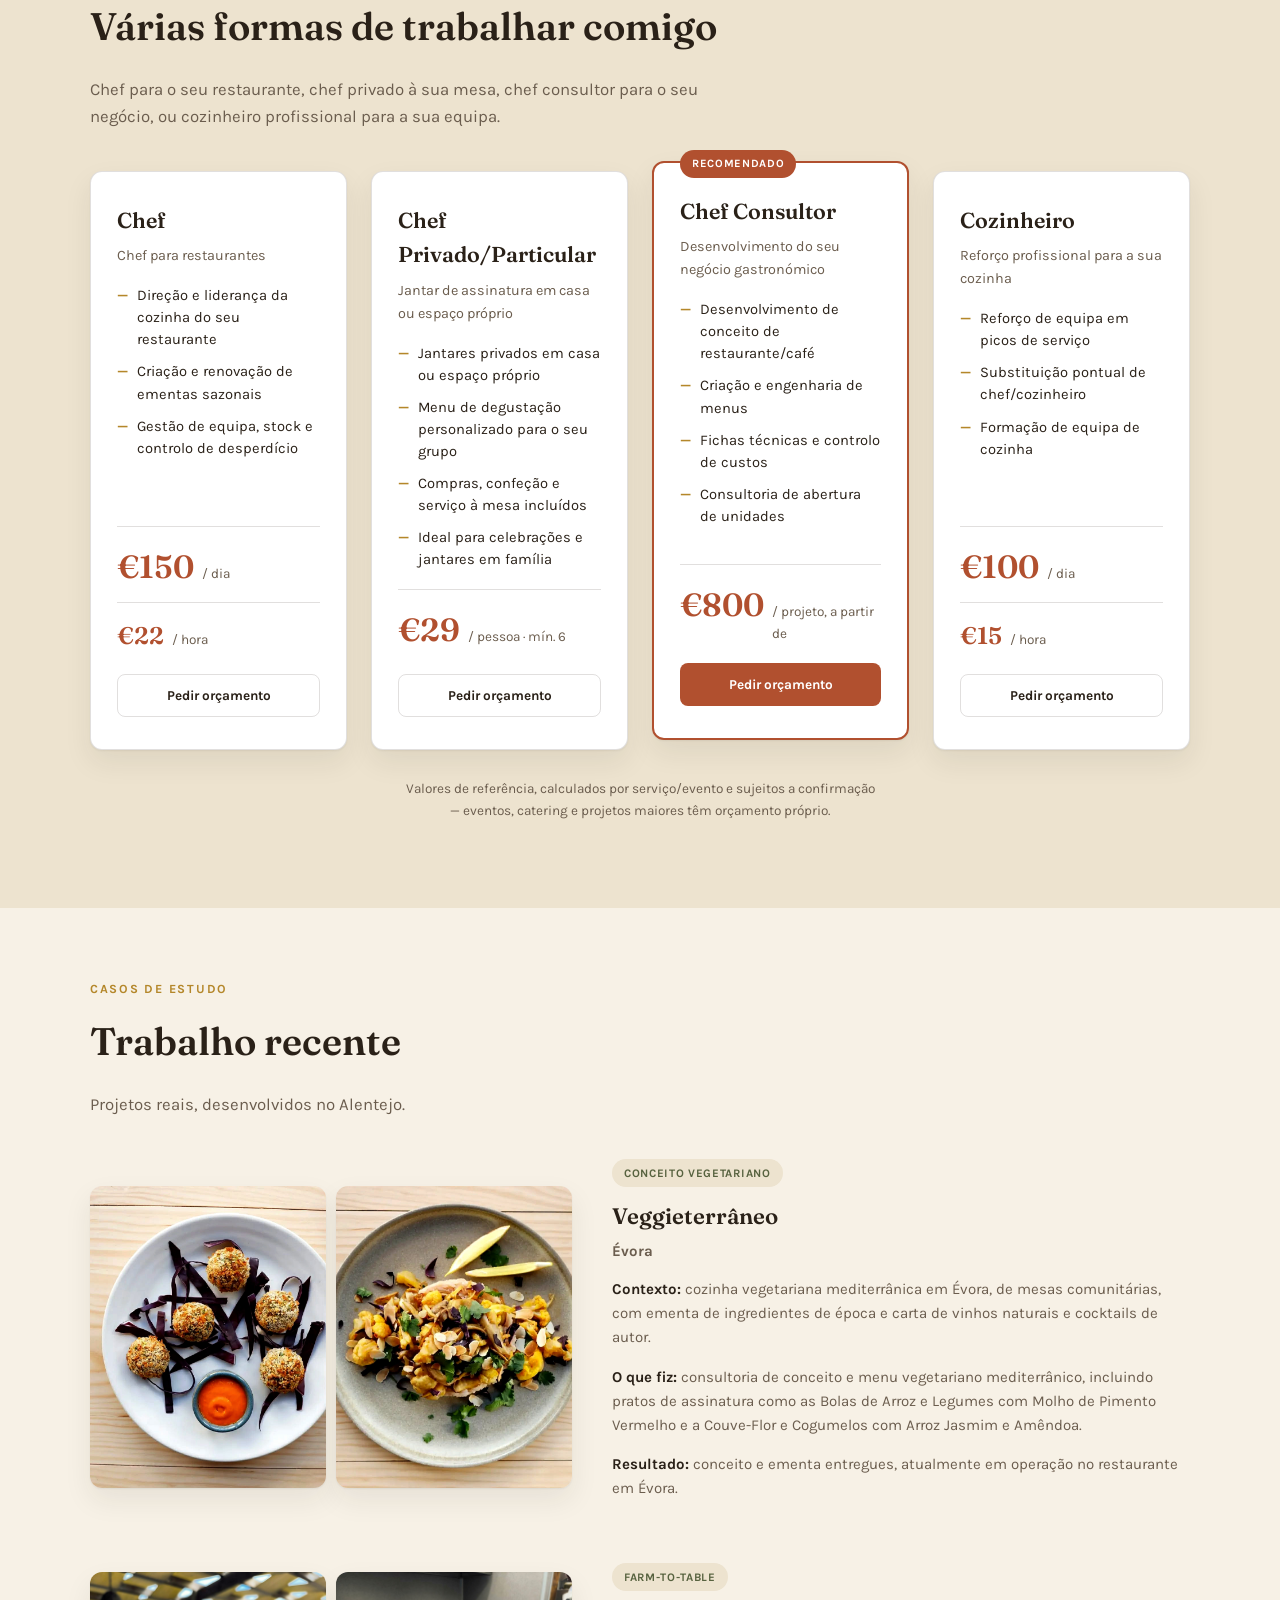
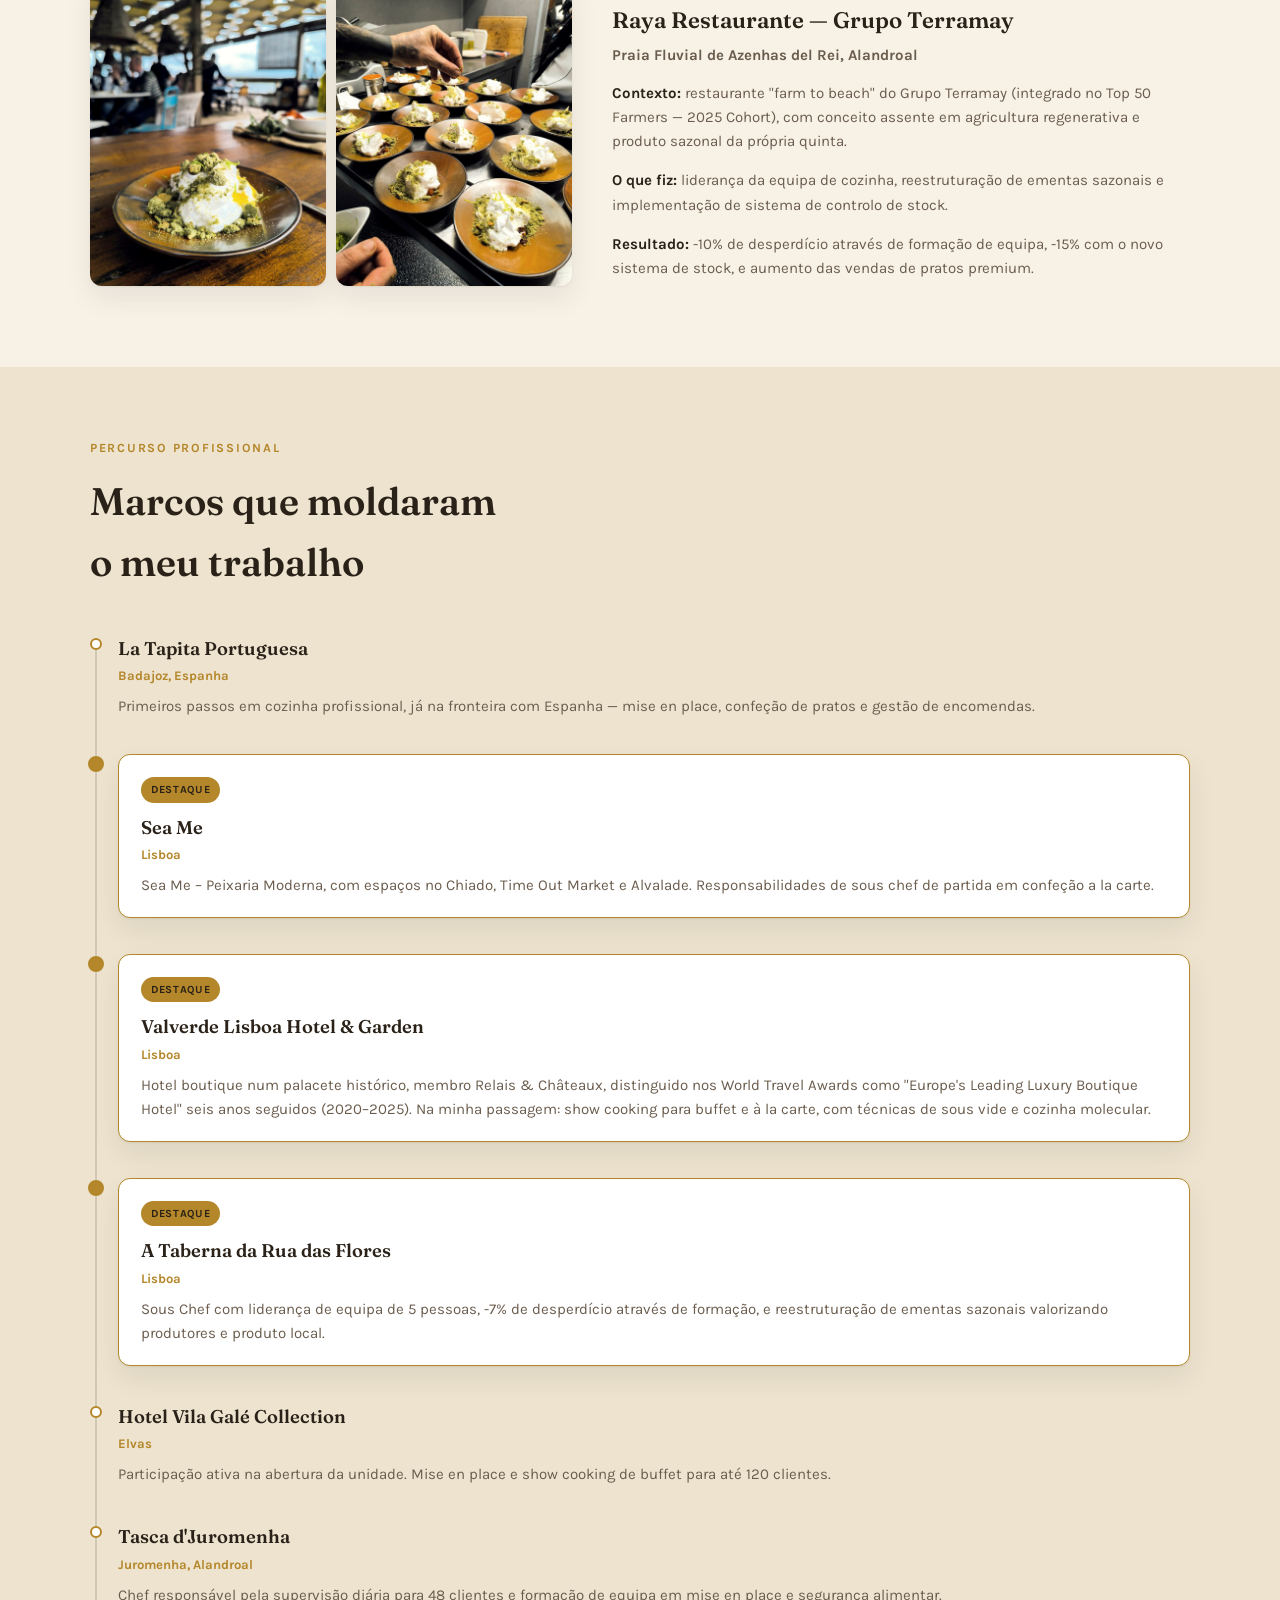
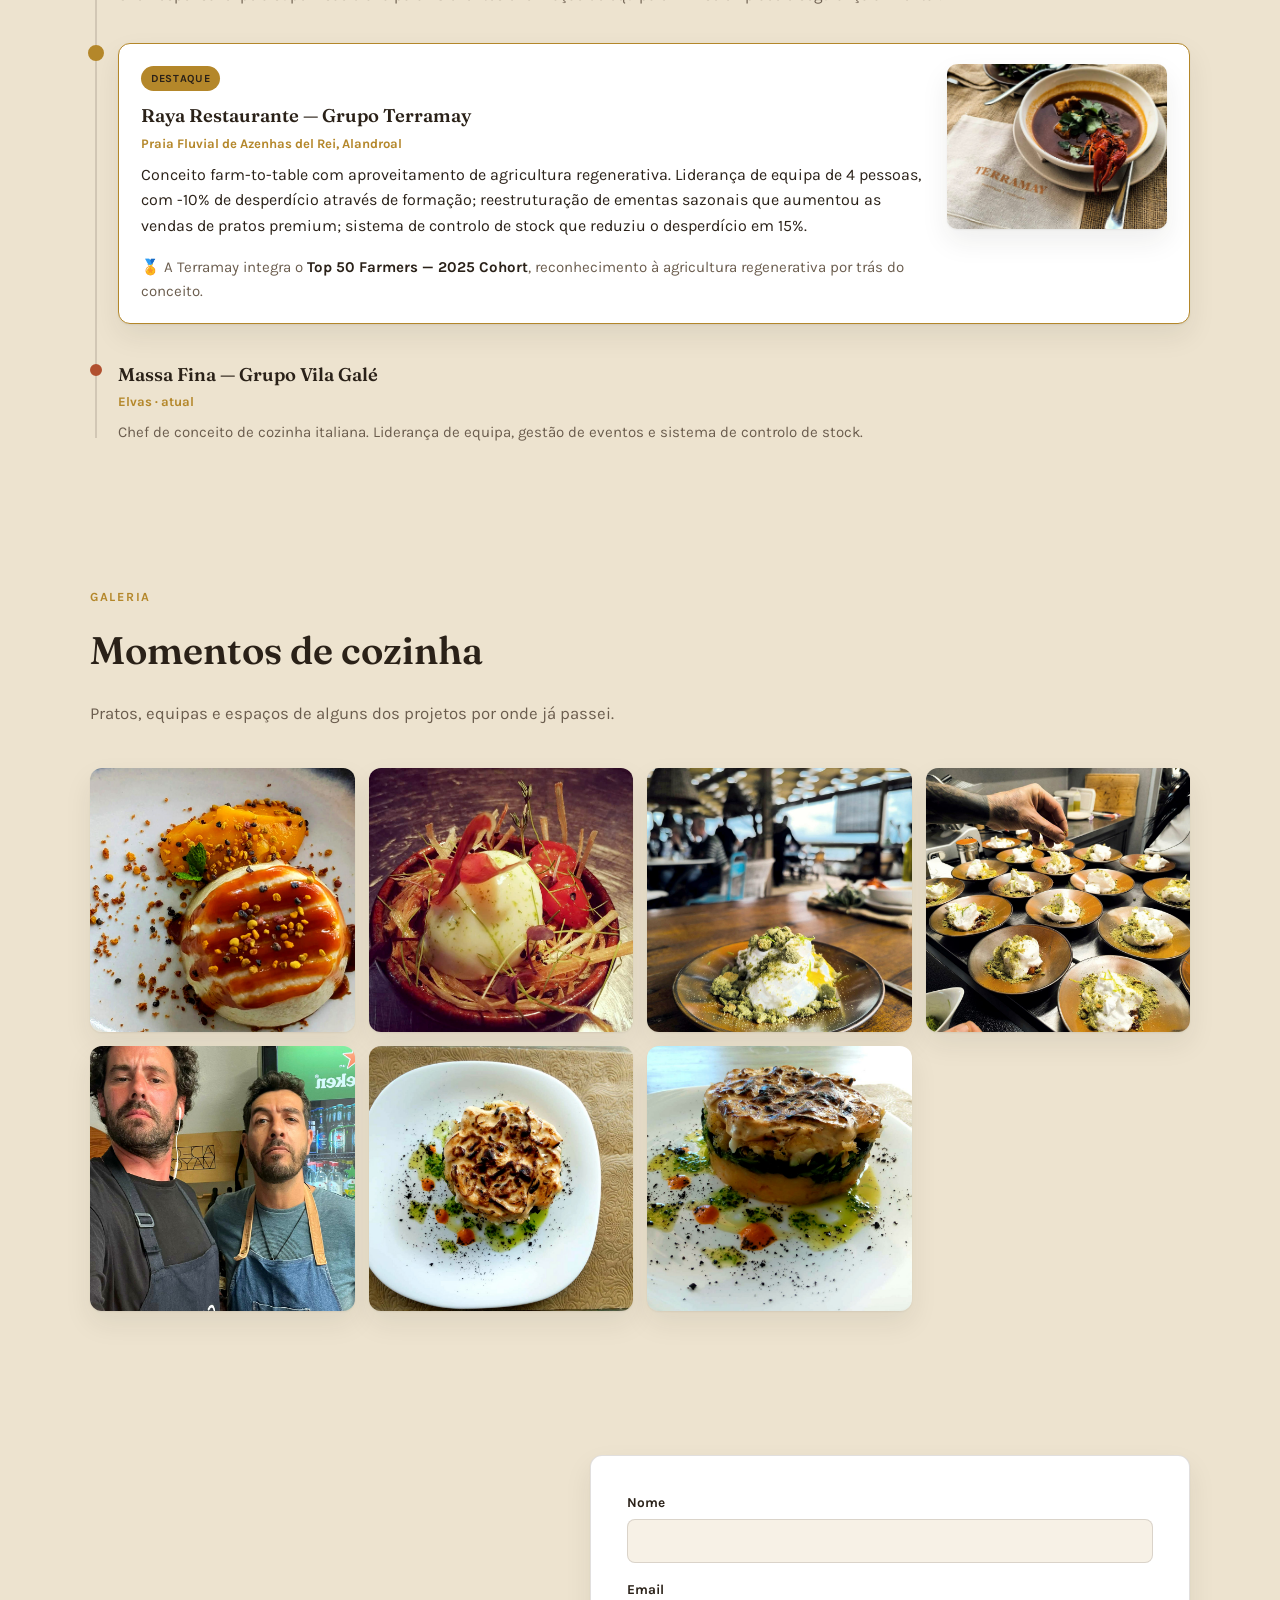
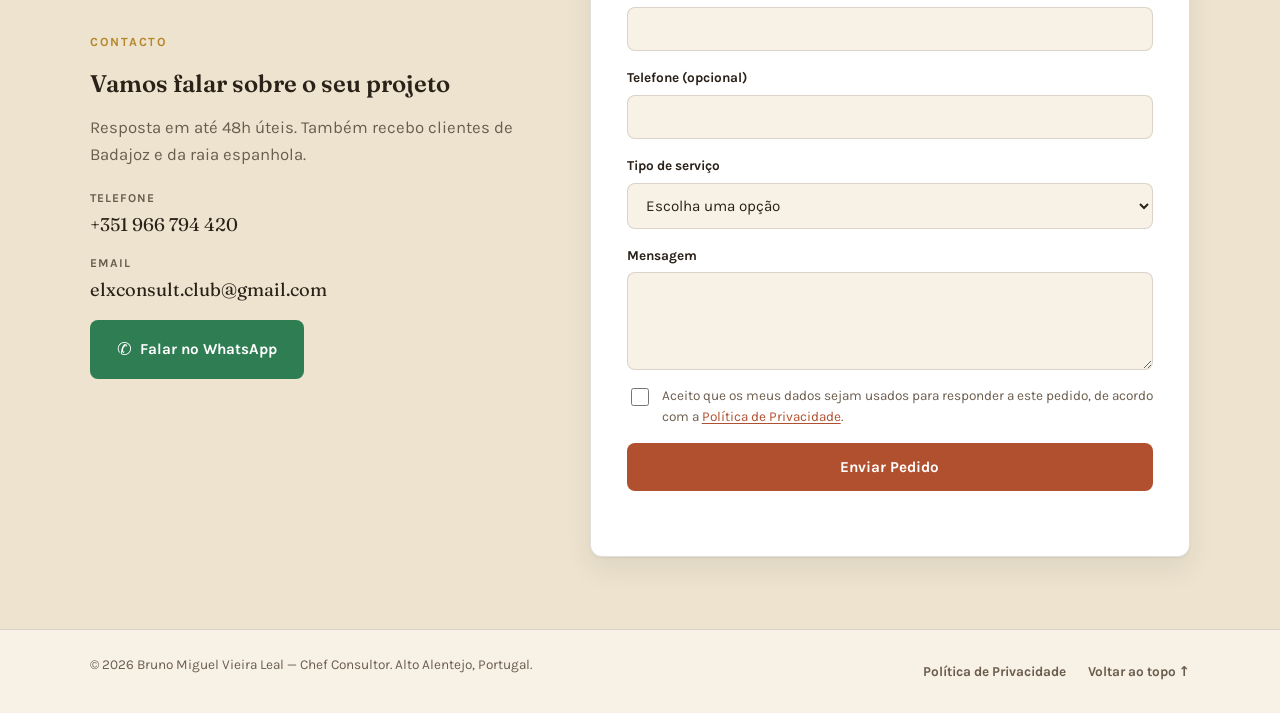
==== commit ad2c1f6d: "Remove fotos com marca de agua de terceiros; novo hero Co-Authored-By: Claude Sonnet 5.5 <noreply@an" ====
--- a/index.html
+++ b/index.html
@@ -94,7 +94,7 @@
         </div>
       </div>
       <div class="hero-media">
-        <img class="photo-hero" src="images/hero-chef-em-acao.jpg" alt="Bruno Leal, chef, a trabalhar na cozinha">
+        <img class="photo-hero" fetchpriority="high" src="images/raya-sobremesas-emplatamento.jpg" alt="Chef a finalizar sobremesas em série na cozinha do Raya Restaurante">
       </div>
     </div>
   </section>
@@ -359,7 +359,6 @@
       <div class="gallery-grid">
         <img loading="lazy" decoding="async" src="images/chef-sobremesa-manga-polen.jpg" alt="Sobremesa de manga com pólen de abelha e caramelo">
         <img loading="lazy" decoding="async" src="images/chef-burrata-presunto.jpg" alt="Burrata com presunto e tomate">
-        <img loading="lazy" decoding="async" src="images/equipa-cozinha-brigada.jpg" alt="Equipa de cozinha em brigada">
         <img loading="lazy" decoding="async" src="images/raya-esplanada-sobremesa.jpg" alt="Esplanada do Raya Restaurante, Praia Fluvial">
         <img loading="lazy" decoding="async" src="images/raya-sobremesas-emplatamento.jpg" alt="Emplatamento em série no Raya Restaurante">
         <img loading="lazy" decoding="async" src="images/giz-na-praia-equipa.jpg" alt="Equipa GIZ na Praia">
@@ -453,6 +452,6 @@
   </div>
 </footer>
 
-<script src="js/script.js?v=13"></script>
+<script src="js/script.js?v=14"></script>
 </body>
 </html>
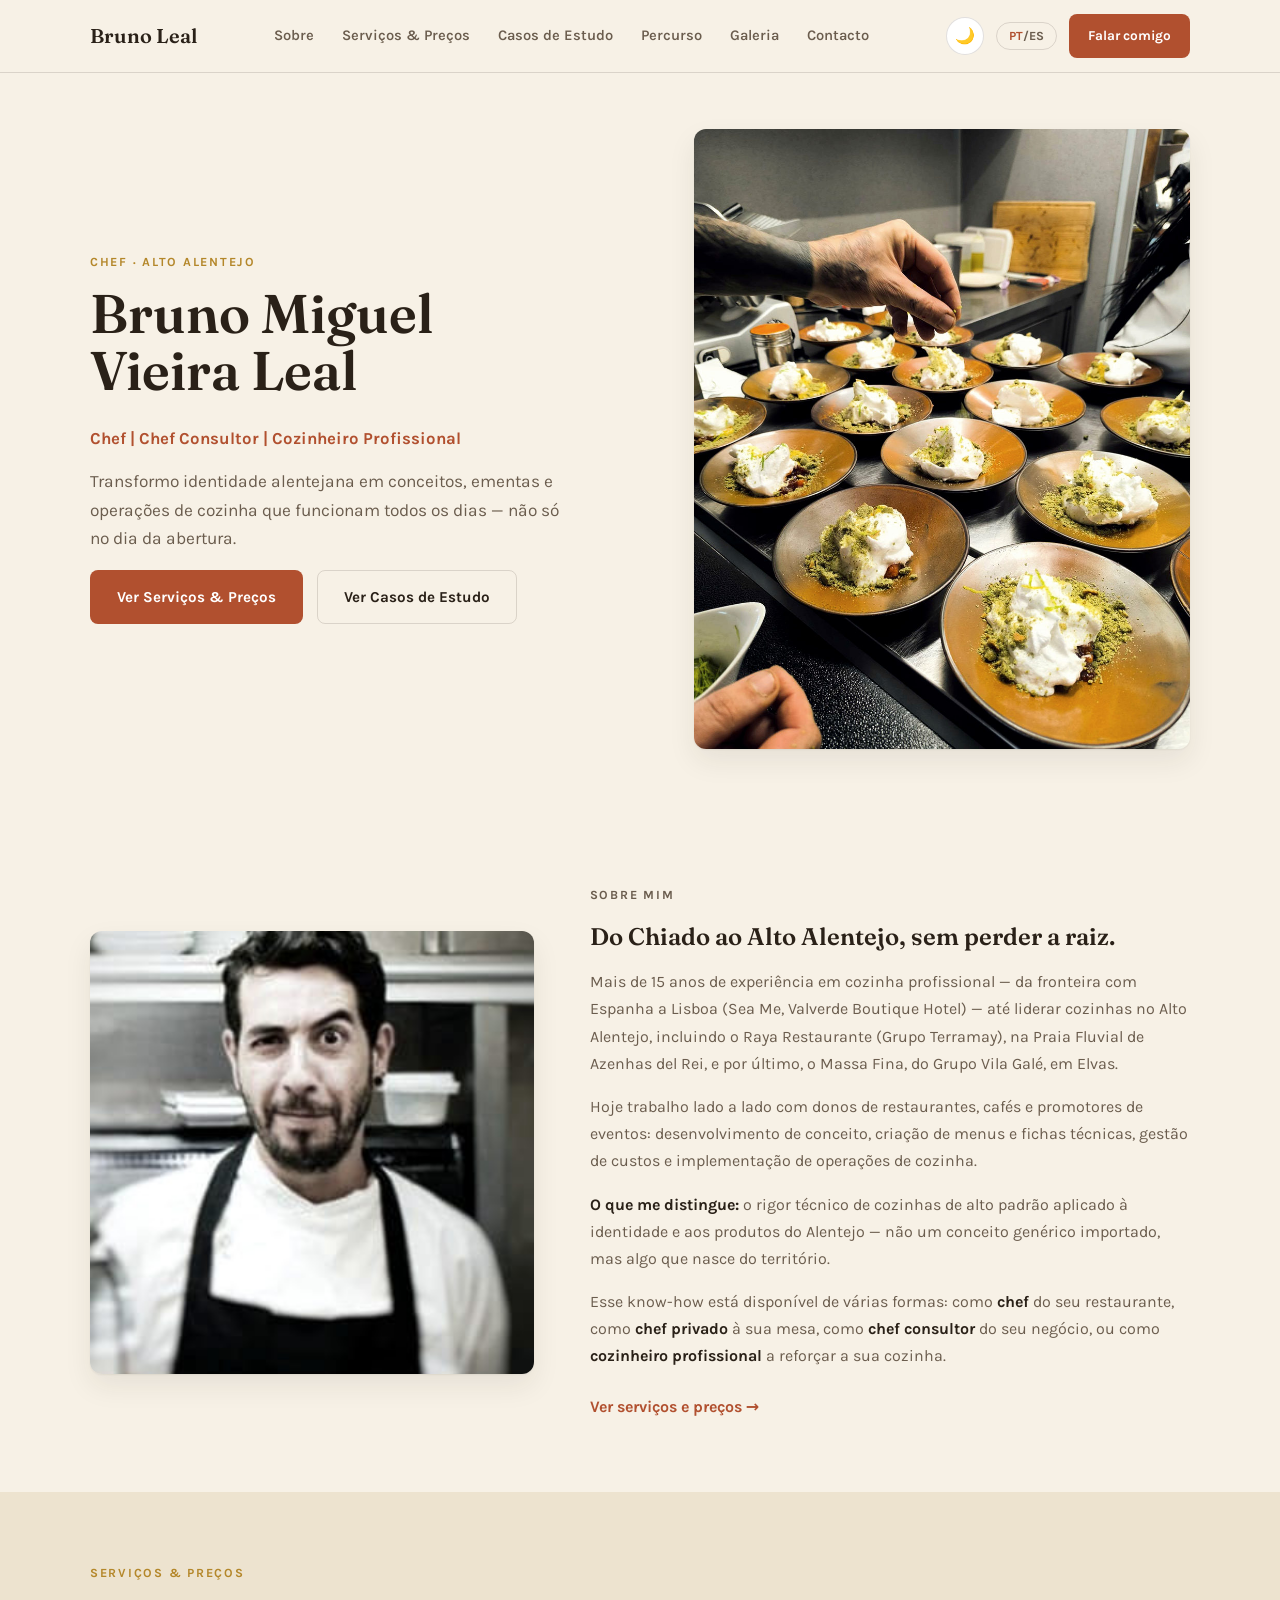
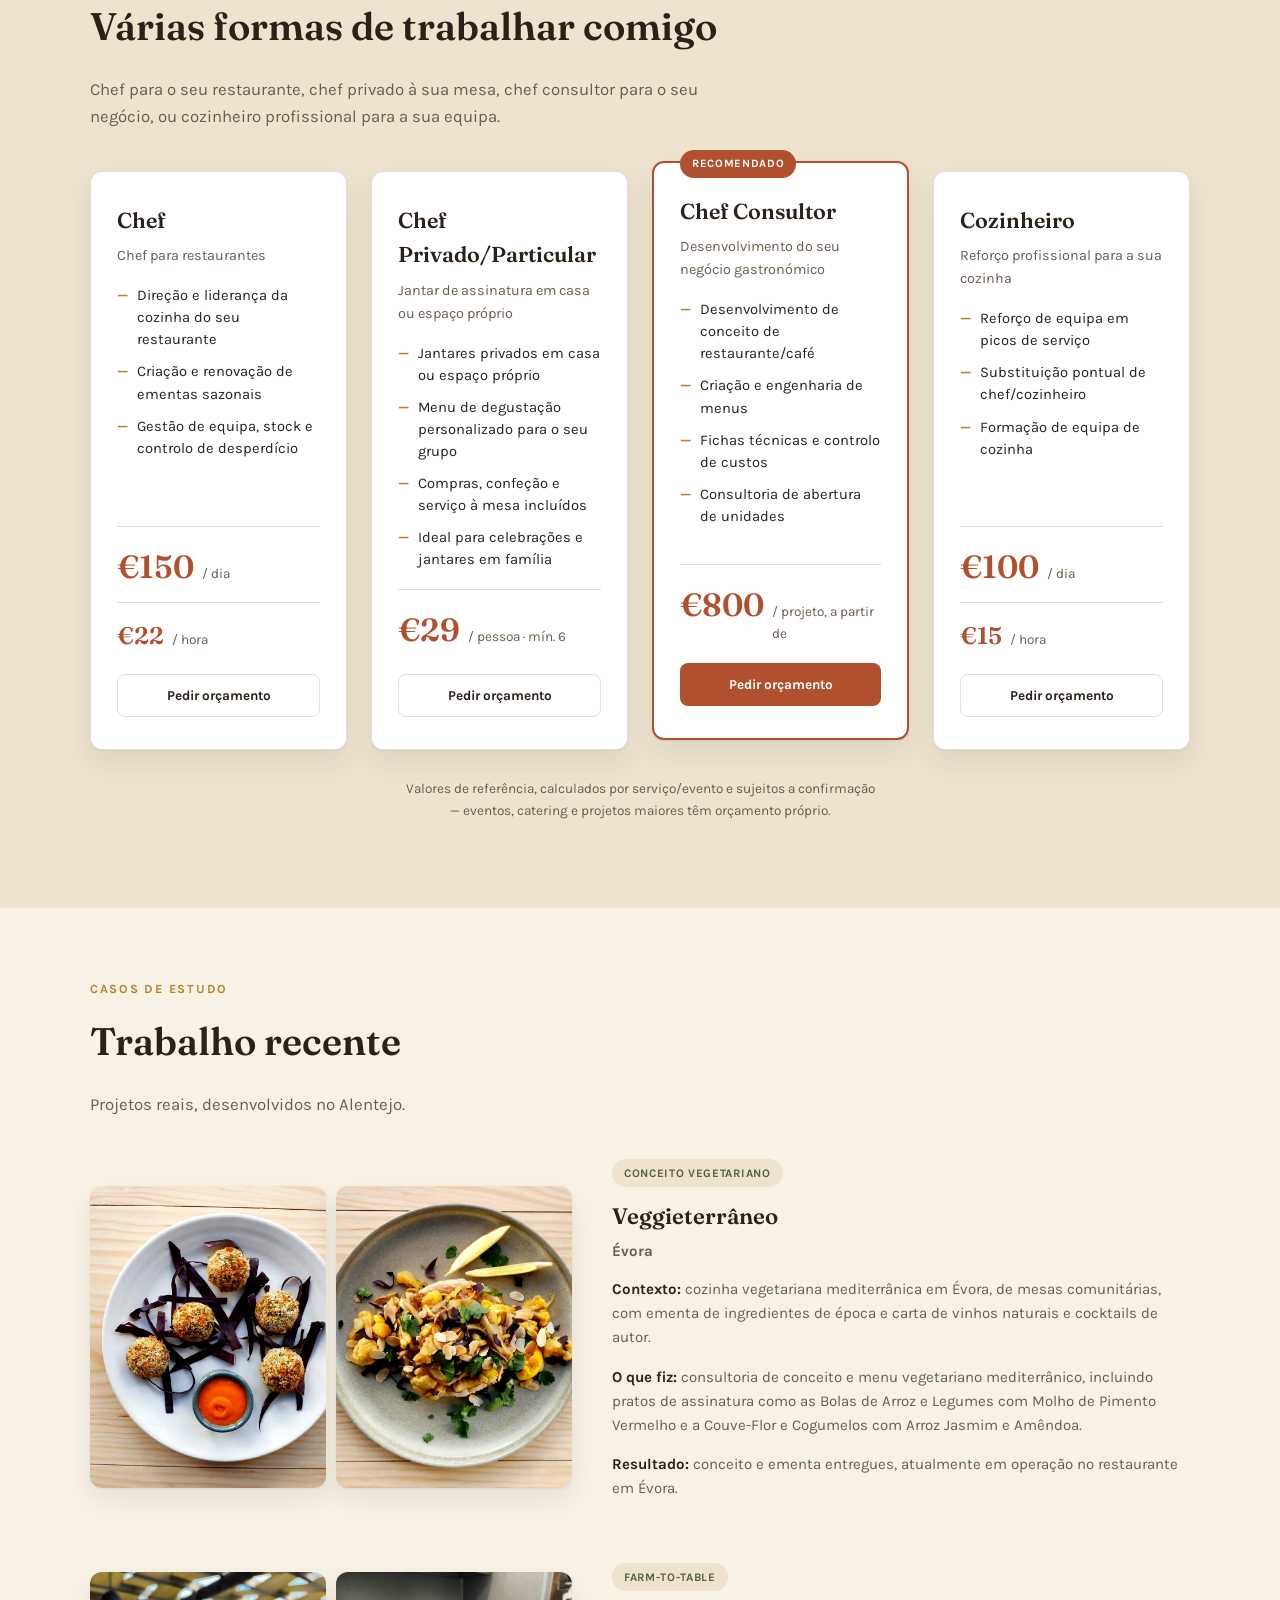
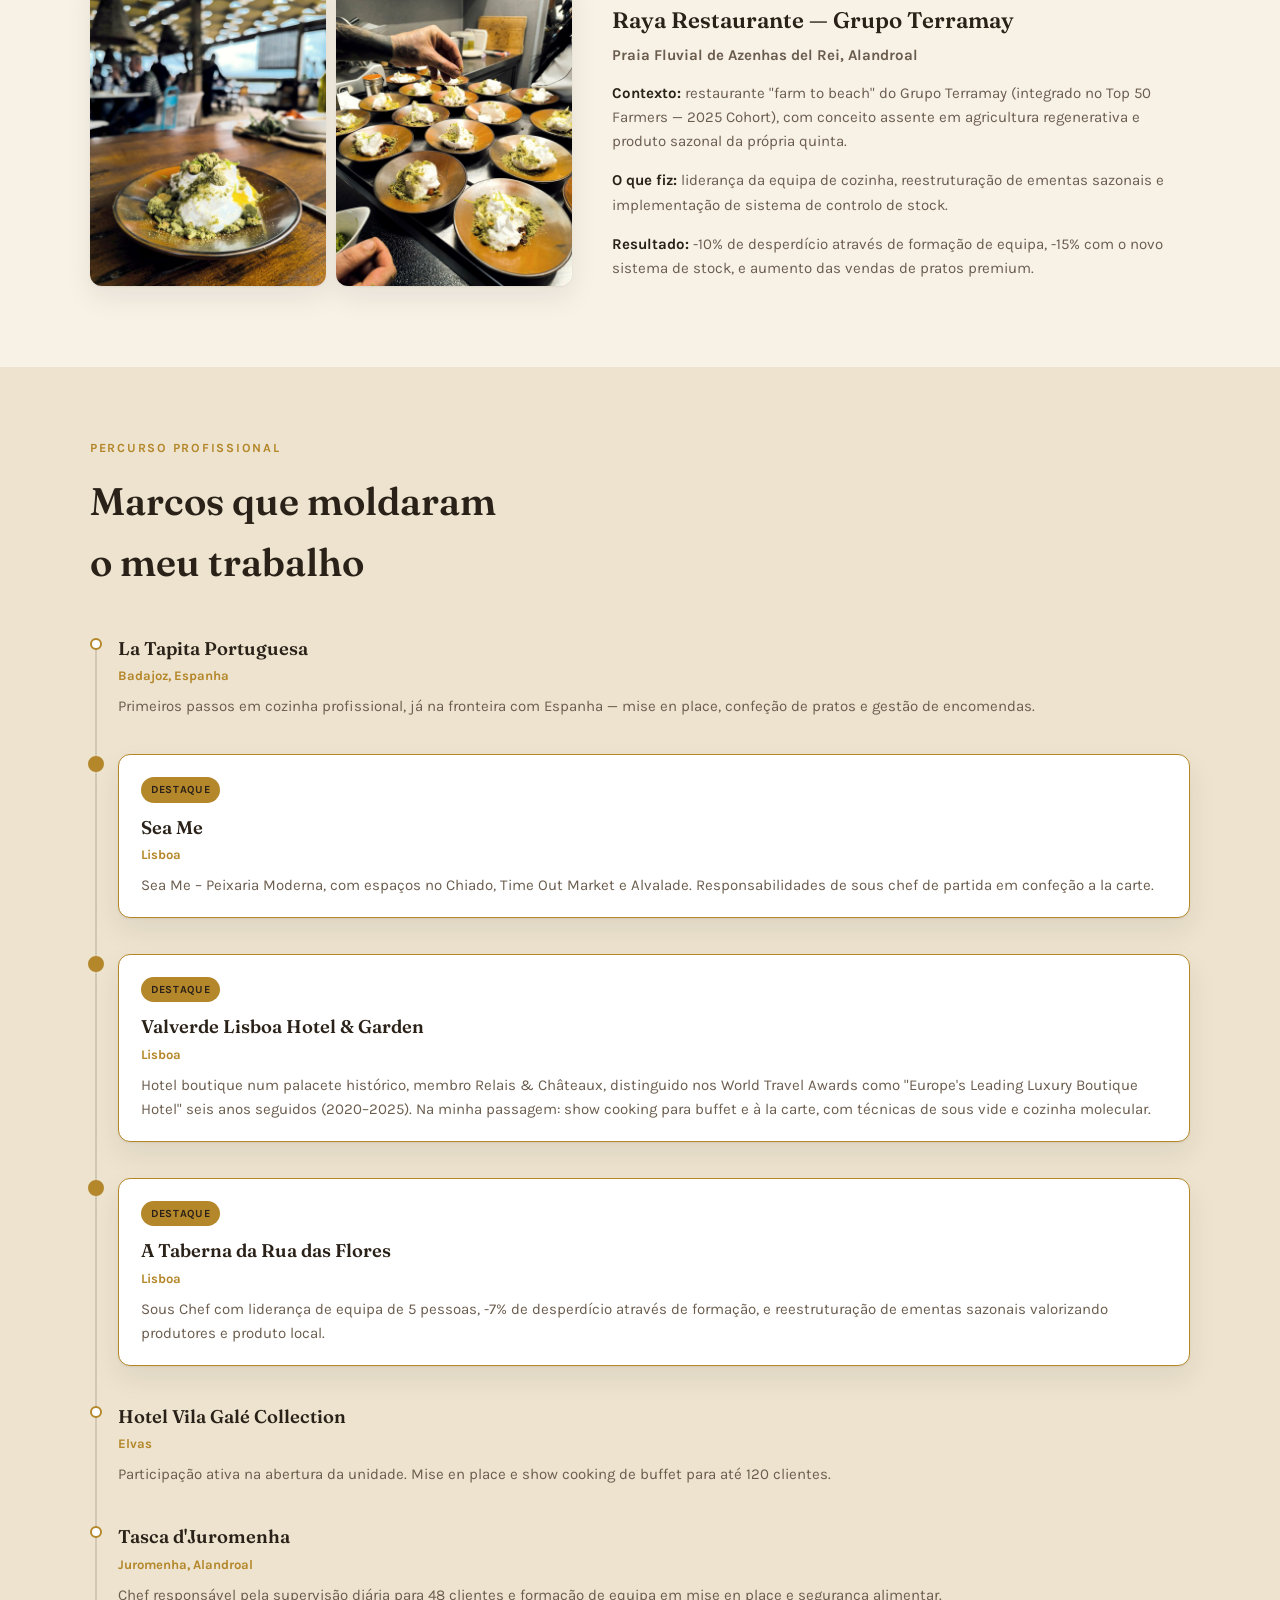
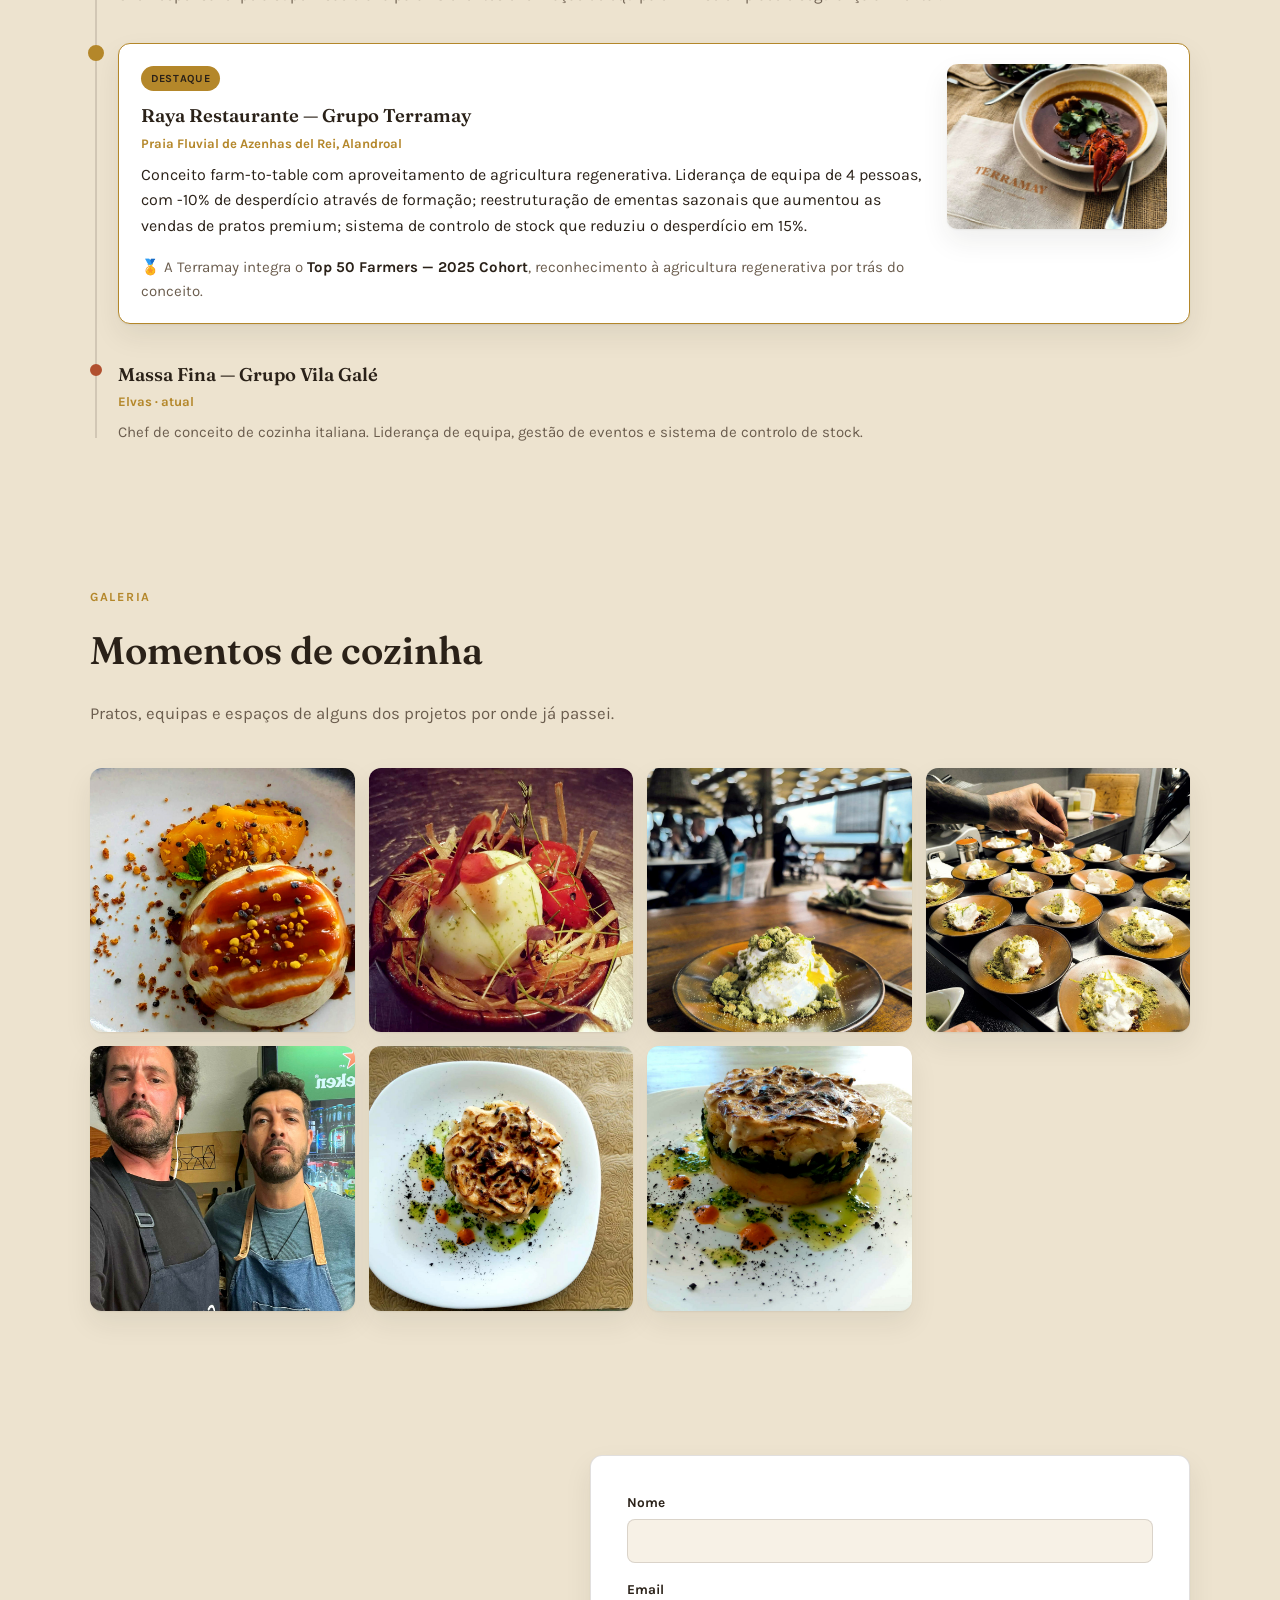
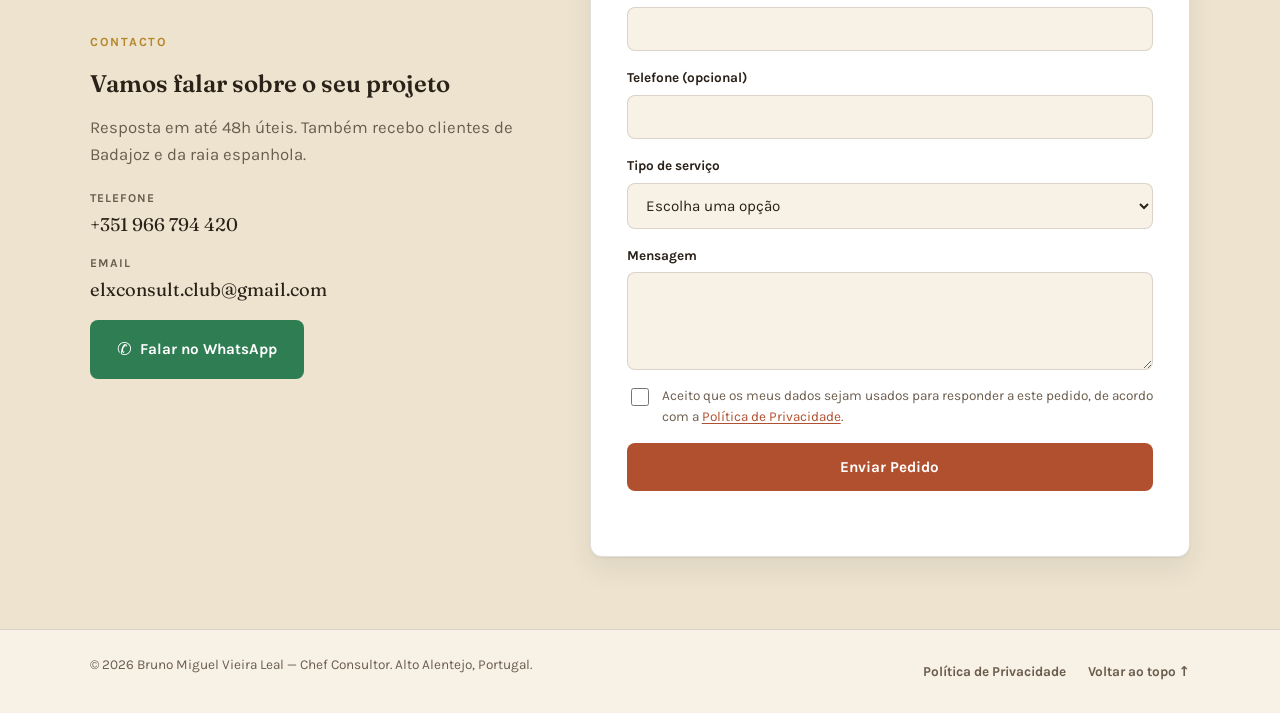
==== commit 58169ded: "Botao WhatsApp flutuante no telemovel; Pedir orcamento escolhe o servico no formulario Co-Authored-B" ====
--- a/index.html
+++ b/index.html
@@ -26,7 +26,7 @@
 <link rel="preload" href="fonts/fraunces-latin.woff2" as="font" type="font/woff2" crossorigin>
 <link rel="preload" href="fonts/karla-latin.woff2" as="font" type="font/woff2" crossorigin>
 
-<link rel="stylesheet" href="css/style.css?v=9">
+<link rel="stylesheet" href="css/style.css?v=10">
 
 <script type="application/ld+json">
 {
@@ -148,7 +148,7 @@
               <span class="price-unit" data-i18n="servicos.chef.unitHora">/ hora</span>
             </div>
           </div>
-          <a href="#contacto" class="btn btn-secondary btn-small" data-i18n="servicos.ctaBtn">Pedir orçamento</a>
+          <a href="#contacto" data-service="Chef - Restaurante" class="btn btn-secondary btn-small" data-i18n="servicos.ctaBtn">Pedir orçamento</a>
         </article>
 
         <article class="price-card">
@@ -166,7 +166,7 @@
             <span class="price-value" data-i18n="servicos.privado.price">€29</span>
             <span class="price-unit" data-i18n="servicos.privado.unit">/ pessoa · mín. 6</span>
           </div>
-          <a href="#contacto" class="btn btn-secondary btn-small" data-i18n="servicos.ctaBtn">Pedir orçamento</a>
+          <a href="#contacto" data-service="Chef Privado - Jantar" class="btn btn-secondary btn-small" data-i18n="servicos.ctaBtn">Pedir orçamento</a>
         </article>
 
         <article class="price-card price-card-featured">
@@ -185,7 +185,7 @@
             <span class="price-value" data-i18n="servicos.consultor.price">€800</span>
             <span class="price-unit" data-i18n="servicos.consultor.unit">/ projeto, a partir de</span>
           </div>
-          <a href="#contacto" class="btn btn-primary btn-small" data-i18n="servicos.ctaBtn">Pedir orçamento</a>
+          <a href="#contacto" data-service="Chef Consultor" class="btn btn-primary btn-small" data-i18n="servicos.ctaBtn">Pedir orçamento</a>
         </article>
 
         <article class="price-card">
@@ -208,7 +208,7 @@
               <span class="price-unit" data-i18n="servicos.cozinheiro.unitHora">/ hora</span>
             </div>
           </div>
-          <a href="#contacto" class="btn btn-secondary btn-small" data-i18n="servicos.ctaBtn">Pedir orçamento</a>
+          <a href="#contacto" data-service="Cozinheiro" class="btn btn-secondary btn-small" data-i18n="servicos.ctaBtn">Pedir orçamento</a>
         </article>
 
       </div>
@@ -387,7 +387,7 @@
           </li>
         </ul>
 
-        <a class="btn btn-whatsapp" href="https://wa.me/351966794420" target="_blank" rel="noopener">
+        <a class="btn btn-whatsapp js-wa" href="https://wa.me/351966794420" target="_blank" rel="noopener">
           <span class="wa-icon" aria-hidden="true">✆</span>
           <span data-i18n="contacto.whatsapp">Falar no WhatsApp</span>
         </a>
@@ -452,6 +452,11 @@
   </div>
 </footer>
 
-<script src="js/script.js?v=14"></script>
+<a class="wa-float js-wa" id="wa-float" href="https://wa.me/351966794420" target="_blank" rel="noopener" aria-label="WhatsApp">
+  <span class="wa-icon" aria-hidden="true">✆</span>
+  <span data-i18n="contacto.whatsapp">Falar no WhatsApp</span>
+</a>
+
+<script src="js/script.js?v=16"></script>
 </body>
 </html>
--- a/css/style.css
+++ b/css/style.css
@@ -108,6 +108,22 @@
 .btn-whatsapp:hover{ background:#256843; }
 .wa-icon{ font-size:1.1rem; }
 
+.wa-float{ display:none; }
+@media (max-width:899px){
+  .wa-float{
+    display:inline-flex; align-items:center; gap:8px;
+    position:fixed; right:16px; bottom:calc(16px + env(safe-area-inset-bottom, 0px)); z-index:90;
+    background:#2E7D53; color:#fff; text-decoration:none;
+    font-family:var(--font-body); font-weight:700; font-size:0.92rem;
+    padding:12px 18px; border-radius:999px;
+    box-shadow:0 6px 20px rgba(0,0,0,0.28);
+    transition:opacity .2s ease, transform .2s ease;
+  }
+  .wa-float:hover{ background:#256843; }
+  .wa-float.is-hidden{ opacity:0; transform:translateY(8px); pointer-events:none; }
+}
+@media (prefers-reduced-motion: reduce){ .wa-float{ transition:none; } }
+
 .link-arrow{
   display:inline-block; margin-top:8px; font-weight:700; color:var(--terracota);
   text-decoration:none; border-bottom:1.5px solid transparent;
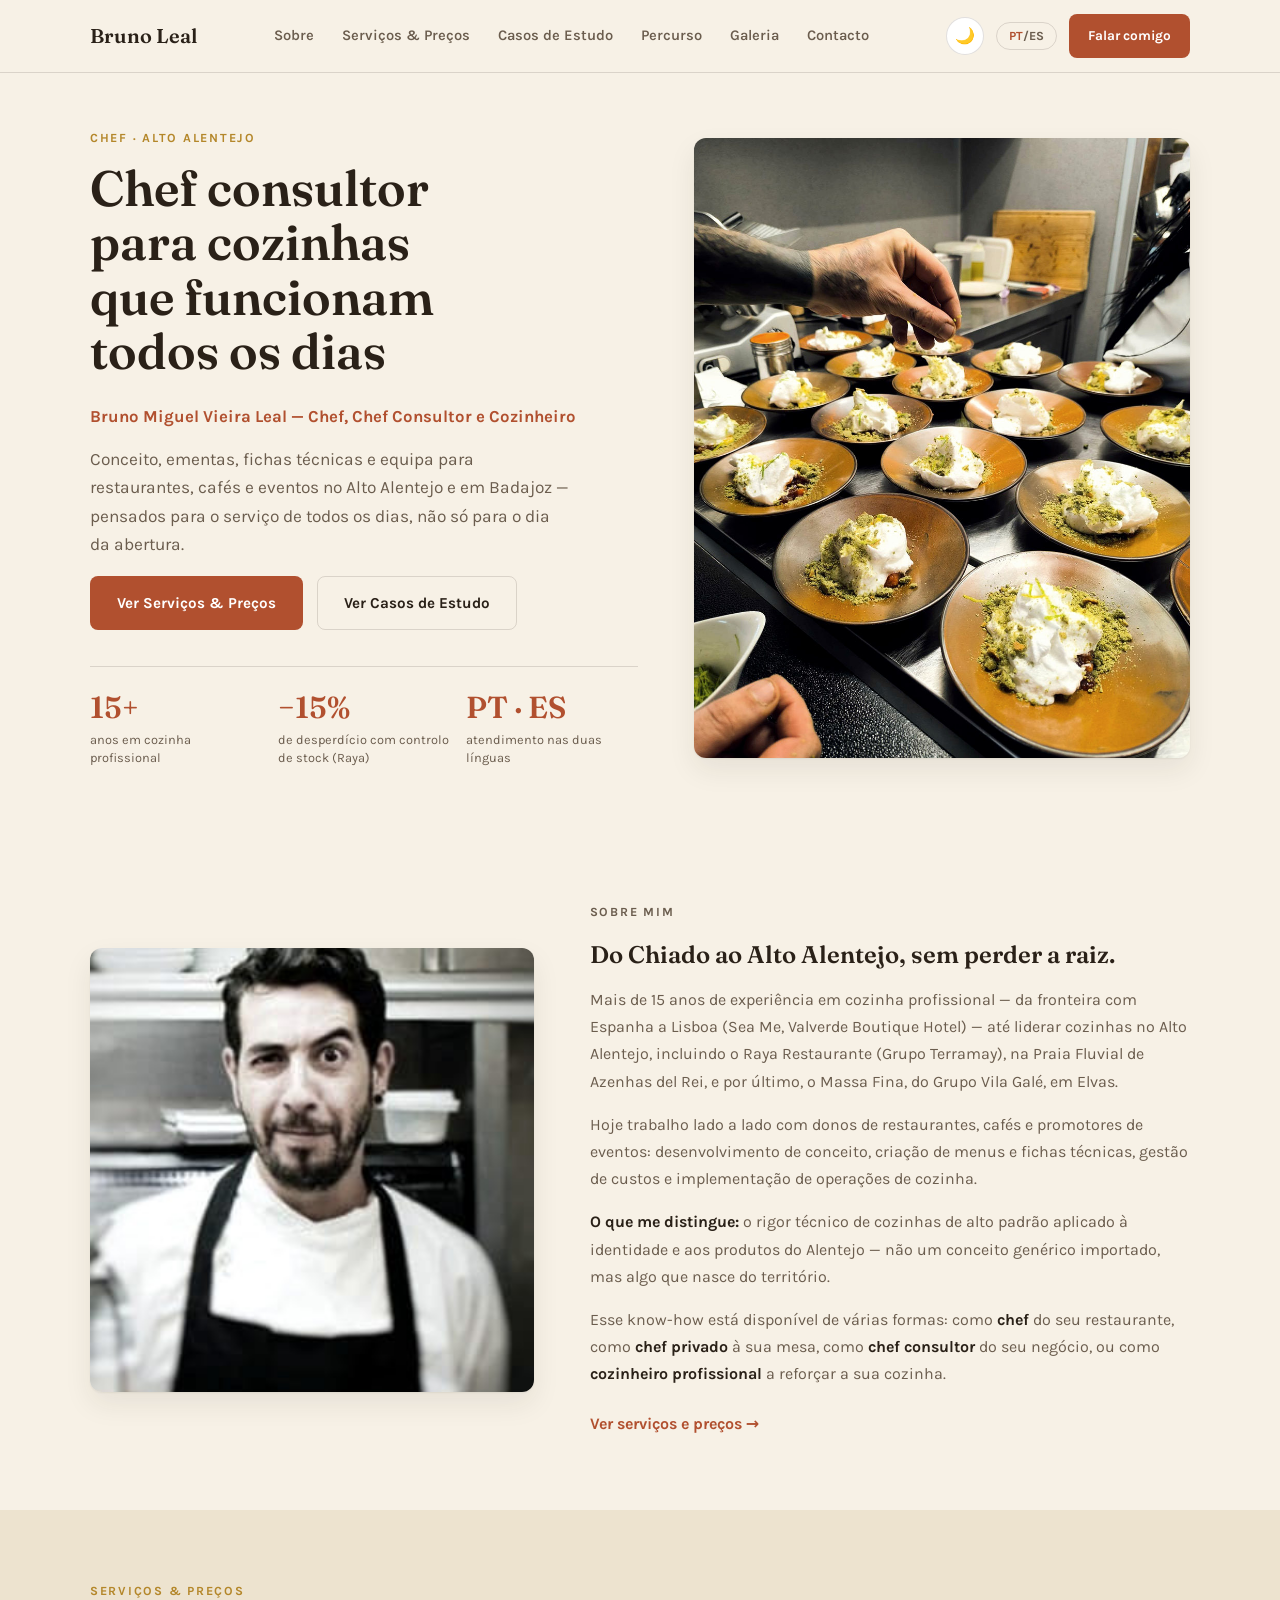
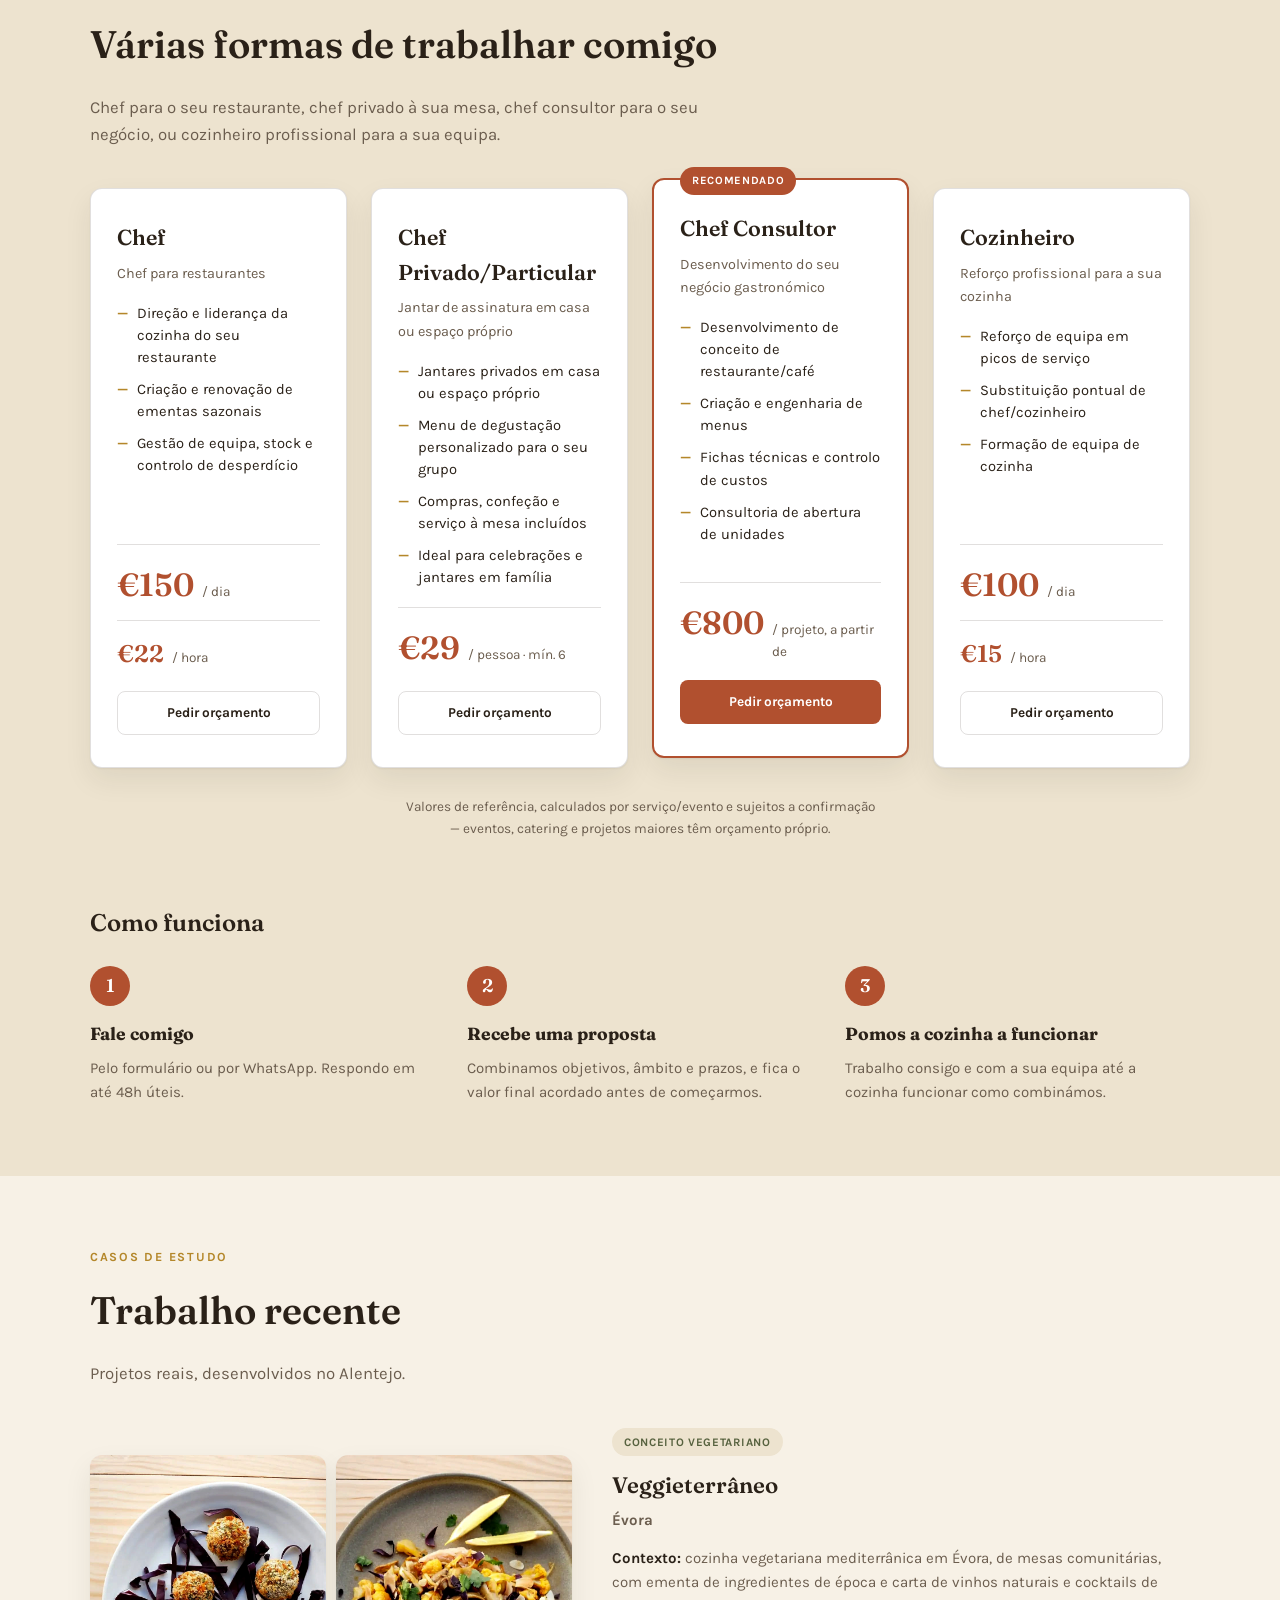
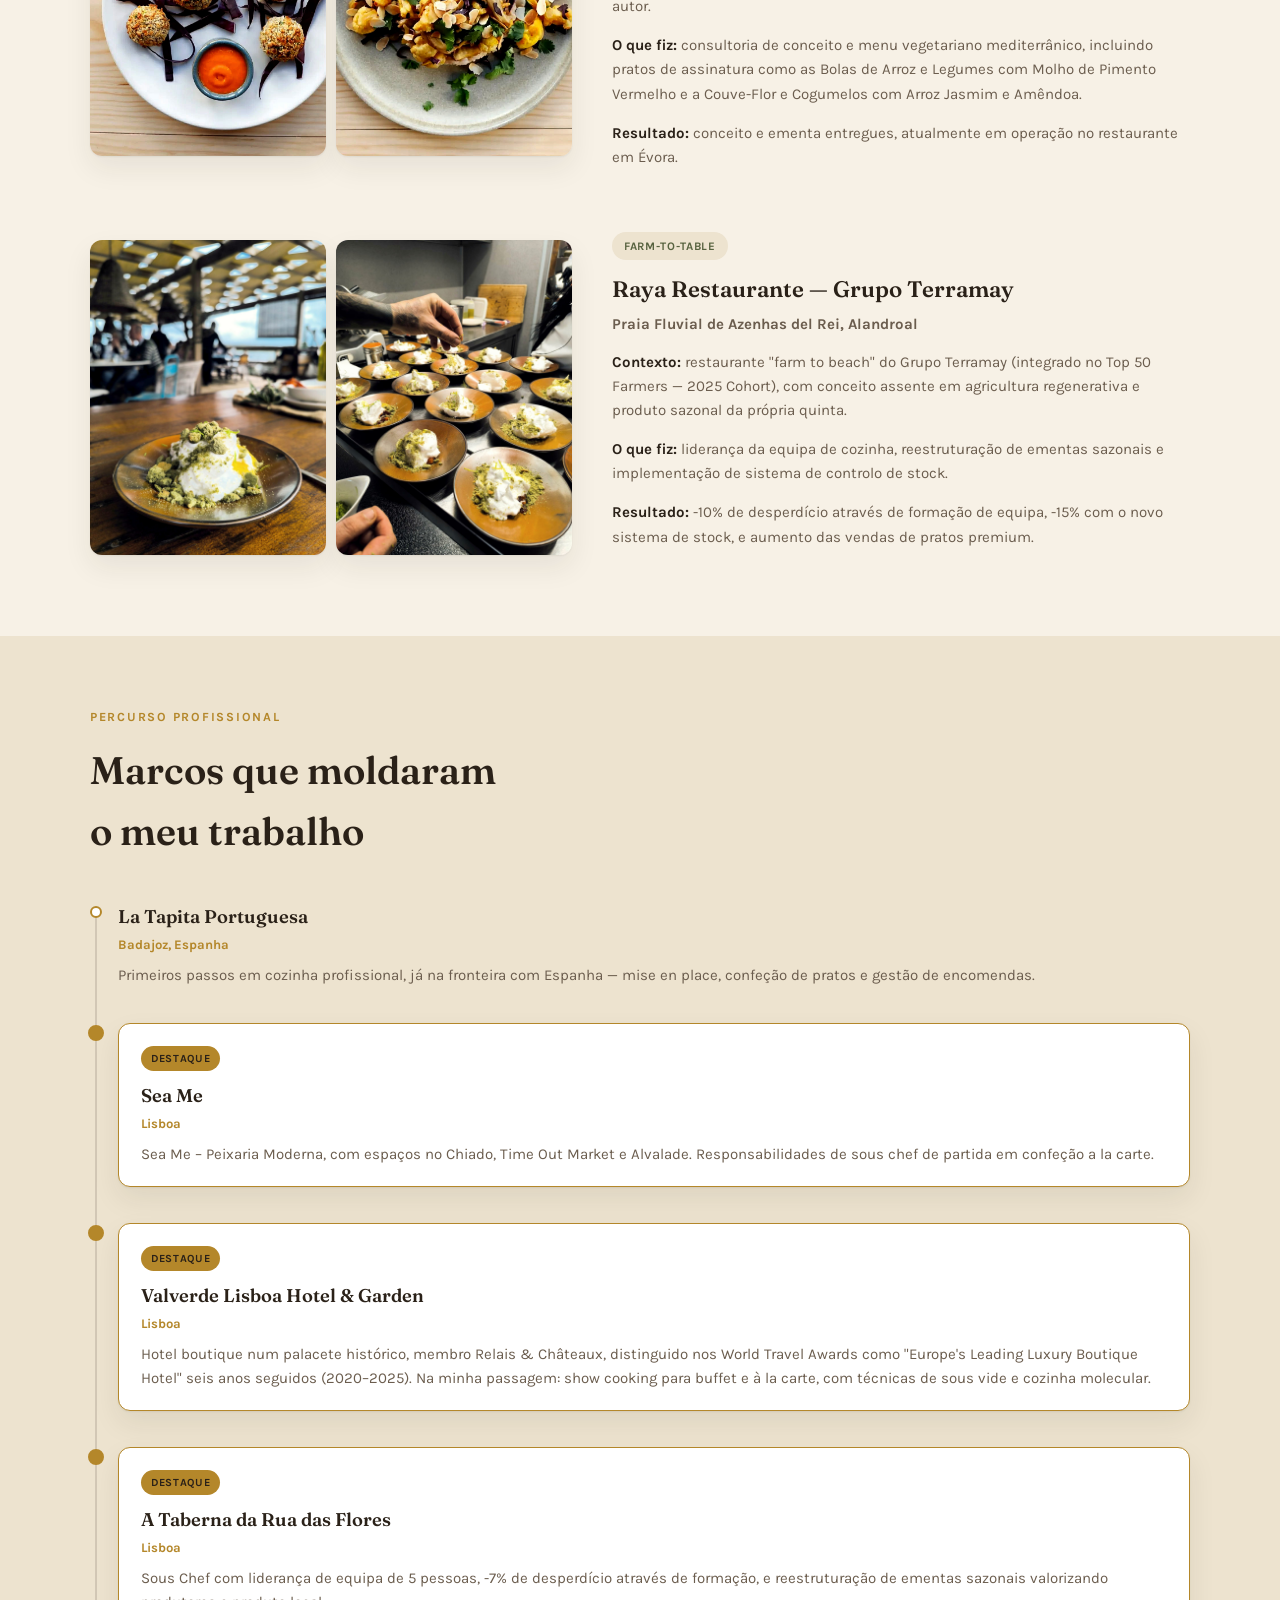
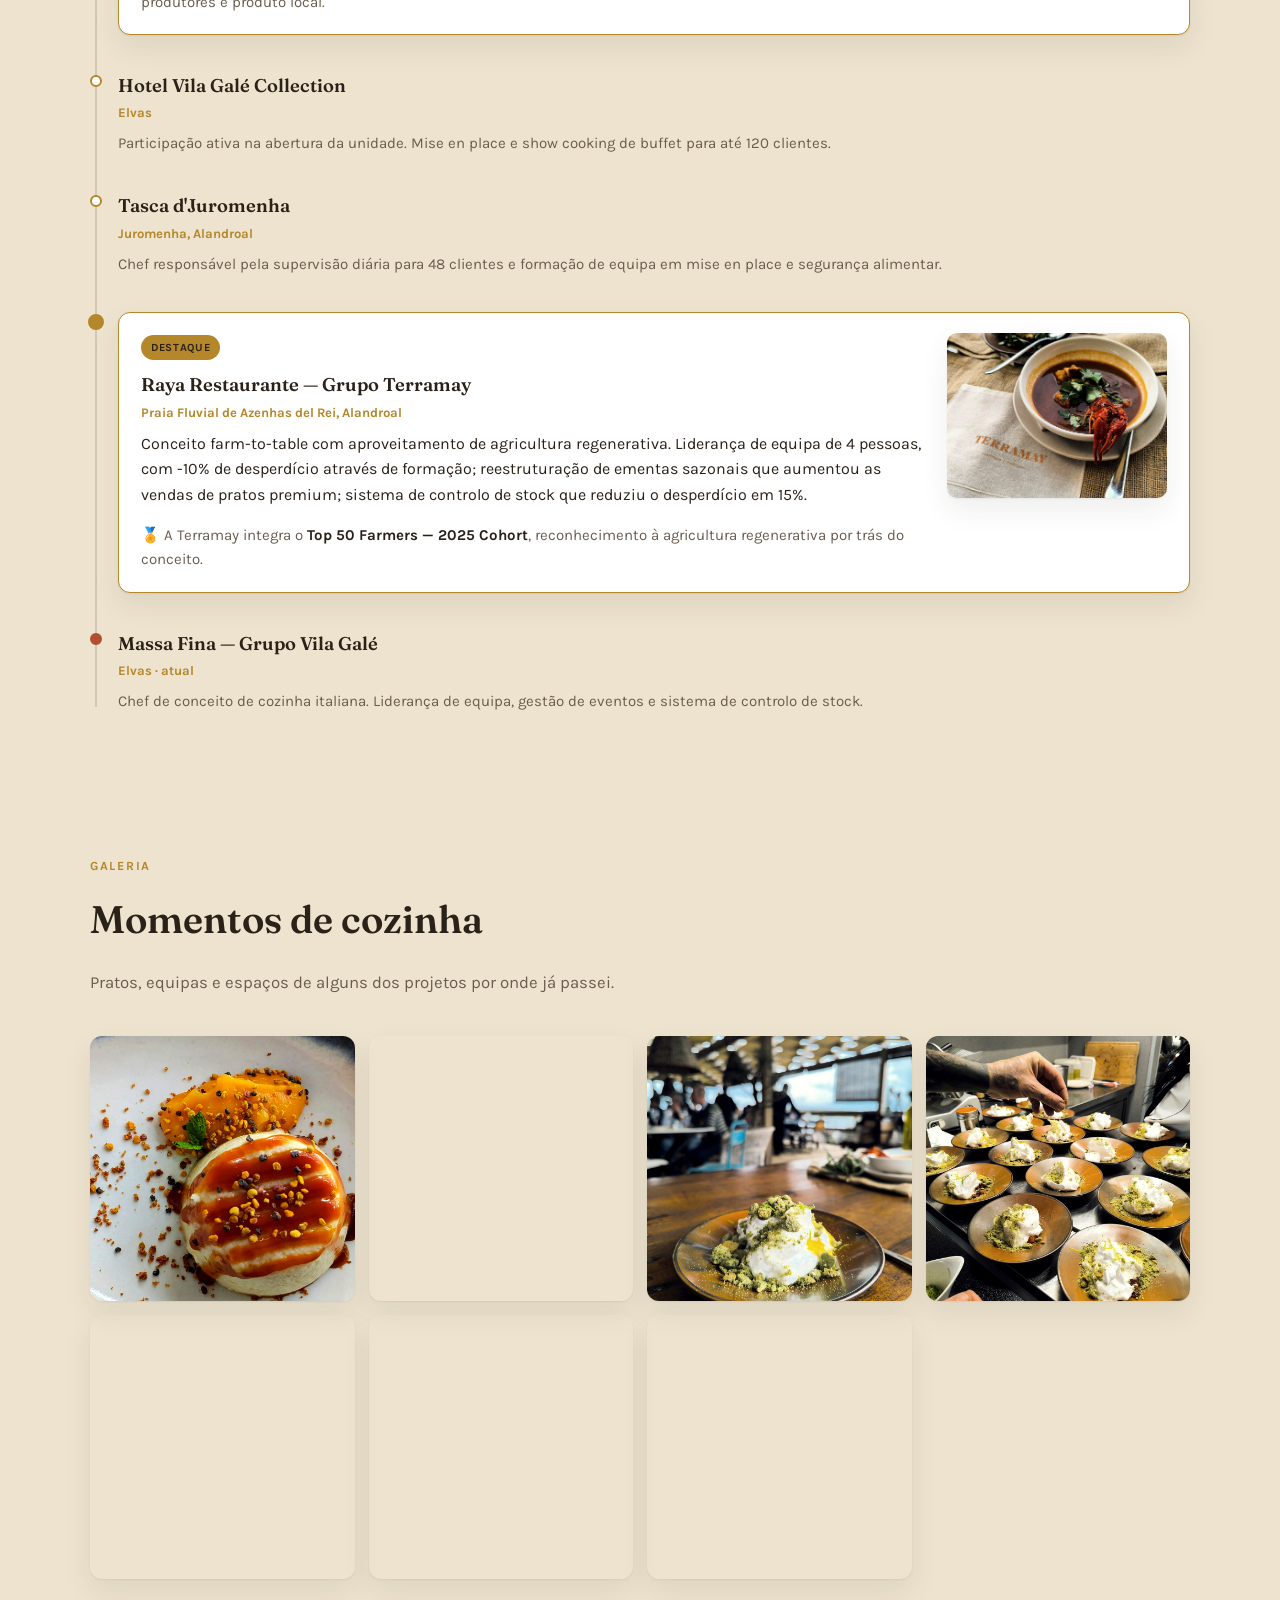
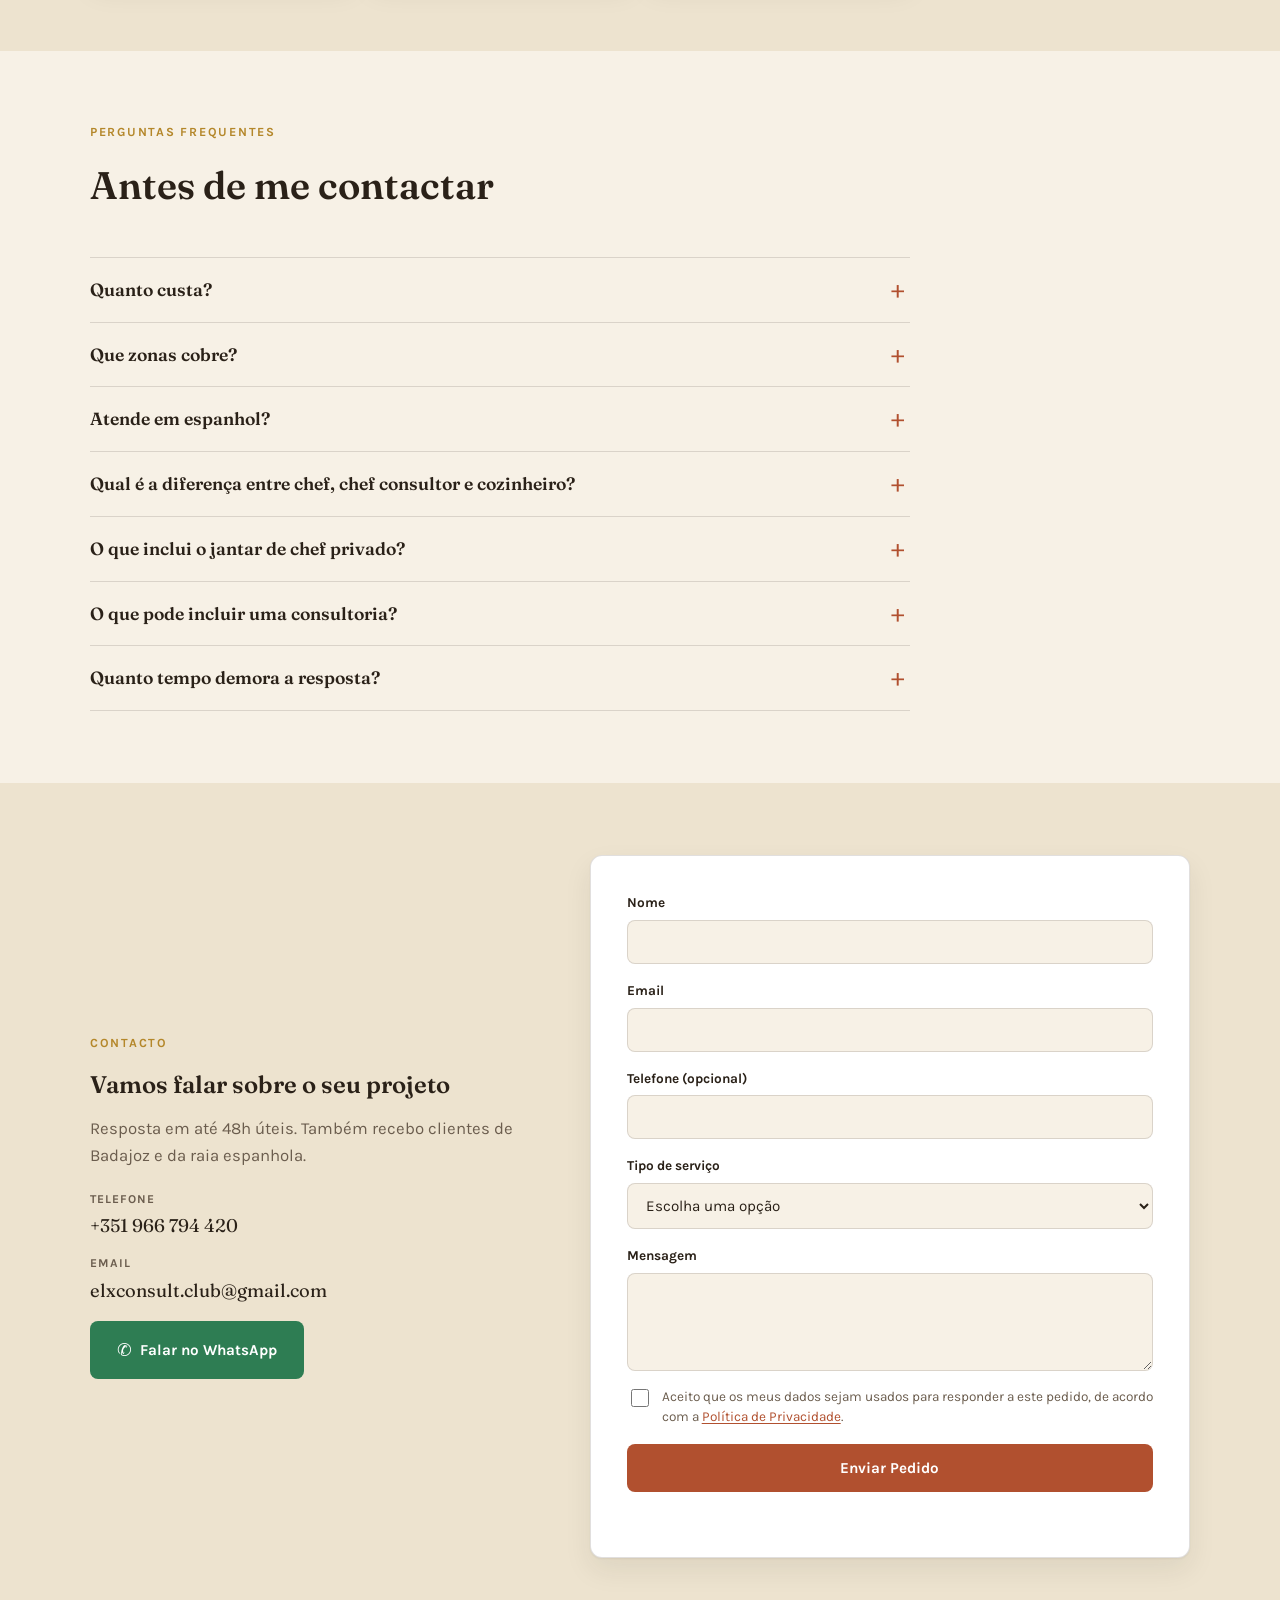
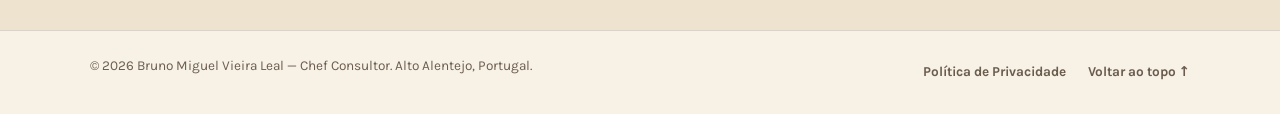
==== commit 07a51c0a: "Hero com titulo de beneficio e numeros; Como funciona; perguntas frequentes Co-Authored-By: Claude S" ====
--- a/index.html
+++ b/index.html
@@ -26,7 +26,7 @@
 <link rel="preload" href="fonts/fraunces-latin.woff2" as="font" type="font/woff2" crossorigin>
 <link rel="preload" href="fonts/karla-latin.woff2" as="font" type="font/woff2" crossorigin>
 
-<link rel="stylesheet" href="css/style.css?v=10">
+<link rel="stylesheet" href="css/style.css?v=11">
 
 <script type="application/ld+json">
 {
@@ -85,13 +85,27 @@
     <div class="container hero-grid">
       <div class="hero-copy">
         <p class="eyebrow" data-i18n="hero.eyebrow">Chef · Alto Alentejo</p>
-        <h1 data-i18n="hero.title">Bruno Miguel<br>Vieira Leal</h1>
-        <p class="hero-role" data-i18n="hero.role">Chef | Chef Consultor | Cozinheiro Profissional</p>
-        <p class="hero-tagline" data-i18n="hero.tagline">Transformo identidade alentejana em conceitos, ementas e operações de cozinha que funcionam todos os dias — não só no dia da abertura.</p>
+        <h1 data-i18n="hero.title">Chef consultor para cozinhas que funcionam todos os dias</h1>
+        <p class="hero-role" data-i18n="hero.role">Bruno Miguel Vieira Leal — Chef, Chef Consultor e Cozinheiro</p>
+        <p class="hero-tagline" data-i18n="hero.tagline">Conceito, ementas, fichas técnicas e equipa para restaurantes, cafés e eventos no Alto Alentejo e em Badajoz — pensados para o serviço de todos os dias, não só para o dia da abertura.</p>
         <div class="hero-actions">
           <a href="#servicos" class="btn btn-primary" data-i18n="hero.ctaPrimary">Ver Serviços &amp; Preços</a>
           <a href="#casos" class="btn btn-secondary" data-i18n="hero.ctaSecondary">Ver Casos de Estudo</a>
         </div>
+        <dl class="hero-stats">
+          <div>
+            <dt>15+</dt>
+            <dd data-i18n="hero.stat1">anos em cozinha profissional</dd>
+          </div>
+          <div>
+            <dt>−15%</dt>
+            <dd data-i18n="hero.stat2">de desperdício com controlo de stock (Raya)</dd>
+          </div>
+          <div>
+            <dt>PT · ES</dt>
+            <dd data-i18n="hero.stat3">atendimento nas duas línguas</dd>
+          </div>
+        </dl>
       </div>
       <div class="hero-media">
         <img class="photo-hero" fetchpriority="high" src="images/raya-sobremesas-emplatamento.jpg" alt="Chef a finalizar sobremesas em série na cozinha do Raya Restaurante">
@@ -214,6 +228,27 @@
       </div>
 
       <p class="pricing-note" data-i18n="servicos.nota">Valores de referência, calculados por serviço/evento e sujeitos a confirmação — eventos, catering e projetos maiores têm orçamento próprio.</p>
+
+      <div class="how">
+        <h3 data-i18n="como.title">Como funciona</h3>
+        <ol class="steps">
+          <li>
+            <span class="step-n" aria-hidden="true">1</span>
+            <h4 data-i18n="como.s1.t">Fale comigo</h4>
+            <p data-i18n="como.s1.d">Pelo formulário ou por WhatsApp. Respondo em até 48h úteis.</p>
+          </li>
+          <li>
+            <span class="step-n" aria-hidden="true">2</span>
+            <h4 data-i18n="como.s2.t">Recebe uma proposta</h4>
+            <p data-i18n="como.s2.d">Combinamos objetivos, âmbito e prazos, e fica o valor final acordado antes de começarmos.</p>
+          </li>
+          <li>
+            <span class="step-n" aria-hidden="true">3</span>
+            <h4 data-i18n="como.s3.t">Pomos a cozinha a funcionar</h4>
+            <p data-i18n="como.s3.d">Trabalho consigo e com a sua equipa até a cozinha funcionar como combinámos.</p>
+          </li>
+        </ol>
+      </div>
     </div>
   </section>
 
@@ -364,6 +399,47 @@
         <img loading="lazy" decoding="async" src="images/giz-na-praia-equipa.jpg" alt="Equipa GIZ na Praia">
         <img loading="lazy" decoding="async" src="images/prato-gratinado-topo.jpg" alt="Prato gratinado, vista de topo">
         <img loading="lazy" decoding="async" src="images/prato-gratinado-lateral.jpg" alt="Prato gratinado, vista lateral">
+      </div>
+    </div>
+  </section>
+
+  <!-- PERGUNTAS FREQUENTES -->
+  <section class="section" id="faq">
+    <div class="container">
+      <div class="section-head">
+        <p class="eyebrow" data-i18n="faq.eyebrow">Perguntas frequentes</p>
+        <h2 data-i18n="faq.title">Antes de me contactar</h2>
+      </div>
+
+      <div class="faq">
+        <details>
+          <summary data-i18n="faq.q1">Quanto custa?</summary>
+          <p data-i18n="faq.a1">Os valores de referência estão na secção Serviços &amp; Preços. O valor final depende do âmbito, da duração e do local, e combinamo-lo antes de começarmos.</p>
+        </details>
+        <details>
+          <summary data-i18n="faq.q2">Que zonas cobre?</summary>
+          <p data-i18n="faq.a2">Elvas, Campo Maior, Alto Alentejo e Badajoz. Para outras zonas, fale comigo e vemos o que é possível.</p>
+        </details>
+        <details>
+          <summary data-i18n="faq.q3">Atende em espanhol?</summary>
+          <p data-i18n="faq.a3">Sim. Pode contactar-me, receber a proposta e trabalhar comigo em português ou em espanhol.</p>
+        </details>
+        <details>
+          <summary data-i18n="faq.q4">Qual é a diferença entre chef, chef consultor e cozinheiro?</summary>
+          <p data-i18n="faq.a4">O <strong>chef</strong> dirige a cozinha do seu restaurante (equipa, ementas, stock). O <strong>chef consultor</strong> desenvolve o conceito, as ementas, as fichas técnicas e a abertura, e deixa o sistema a funcionar. O <strong>cozinheiro</strong> reforça a sua equipa em picos de serviço ou substituições. O <strong>chef privado</strong> cozinha para o seu grupo, em sua casa.</p>
+        </details>
+        <details>
+          <summary data-i18n="faq.q5">O que inclui o jantar de chef privado?</summary>
+          <p data-i18n="faq.a5">Menu de degustação personalizado, compras, confeção e serviço à mesa, para grupos de 6 ou mais pessoas. Diga-me no pedido se há alergias ou restrições alimentares, para adaptar o menu.</p>
+        </details>
+        <details>
+          <summary data-i18n="faq.q6">O que pode incluir uma consultoria?</summary>
+          <p data-i18n="faq.a6">Depende do projeto: desde o conceito e a ementa, passando pelas fichas técnicas e pelo controlo de custos, até ao acompanhamento da abertura. Na proposta indico o que está incluído.</p>
+        </details>
+        <details>
+          <summary data-i18n="faq.q7">Quanto tempo demora a resposta?</summary>
+          <p data-i18n="faq.a7">Respondo em até 48 horas úteis, por WhatsApp, email ou telefone.</p>
+        </details>
       </div>
     </div>
   </section>
@@ -457,6 +533,6 @@
   <span data-i18n="contacto.whatsapp">Falar no WhatsApp</span>
 </a>
 
-<script src="js/script.js?v=16"></script>
+<script src="js/script.js?v=17"></script>
 </body>
 </html>
--- a/css/style.css
+++ b/css/style.css
@@ -203,10 +203,16 @@
 @media (min-width:900px){
   .hero-grid{ grid-template-columns:1.05fr 0.95fr; gap:56px; }
 }
-.hero h1{ font-size:clamp(2.2rem, 6vw, 3.4rem); line-height:1.05; }
+.hero h1{ font-size:clamp(2rem, 5.2vw, 3.1rem); line-height:1.1; }
 .hero-role{ font-weight:700; font-size:1.05rem; color:var(--terracota); margin-bottom:14px; }
 .hero-tagline{ color:var(--ink-muted); font-size:1.08rem; max-width:48ch; line-height:1.65; }
 .hero-actions{ display:flex; gap:14px; flex-wrap:wrap; margin-top:8px; }
+.hero-stats{
+  display:grid; grid-template-columns:repeat(3, minmax(0,1fr)); gap:16px;
+  margin:36px 0 0; padding-top:24px; border-top:1px solid var(--line);
+}
+.hero-stats dt{ font-family:var(--font-display); font-weight:600; font-size:clamp(1.4rem, 4vw, 1.9rem); line-height:1.1; color:var(--terracota); }
+.hero-stats dd{ margin:6px 0 0; font-size:0.8rem; line-height:1.4; color:var(--ink-muted); }
 
 /* ---------- Photo placeholders ---------- */
 .photo-placeholder{
@@ -331,6 +337,38 @@
   margin-top:28px; font-size:0.85rem; color:var(--ink-muted); text-align:center; max-width:60ch;
   margin-inline:auto;
 }
+
+/* ---------- Como funciona ---------- */
+.how{ margin-top:64px; }
+.how h3{ font-size:1.5rem; margin-bottom:24px; }
+.steps{ list-style:none; display:grid; grid-template-columns:1fr; gap:28px; }
+@media (min-width:760px){ .steps{ grid-template-columns:repeat(3, 1fr); gap:32px; } }
+.step-n{
+  display:inline-flex; align-items:center; justify-content:center;
+  width:40px; height:40px; border-radius:50%; margin-bottom:14px;
+  font-family:var(--font-display); font-weight:600; font-size:1.15rem;
+  background:var(--terracota); color:var(--terracota-ink);
+}
+.steps h4{ font-family:var(--font-display); font-size:1.1rem; margin:0 0 8px; }
+.steps p{ color:var(--ink-muted); font-size:0.94rem; line-height:1.6; margin:0; }
+
+/* ---------- Perguntas frequentes ---------- */
+.faq{ max-width:820px; border-top:1px solid var(--line); }
+.faq details{ border-bottom:1px solid var(--line); }
+.faq summary{
+  list-style:none; cursor:pointer; padding:20px 44px 20px 0; position:relative;
+  font-family:var(--font-display); font-weight:600; font-size:1.1rem; line-height:1.35;
+}
+.faq summary::-webkit-details-marker{ display:none; }
+.faq summary::after{
+  content:'+'; position:absolute; right:6px; top:50%; transform:translateY(-50%);
+  font-family:var(--font-body); font-weight:400; font-size:1.6rem; line-height:1; color:var(--terracota);
+}
+.faq details[open] summary::after{ content:'−'; }
+.faq summary:hover{ color:var(--terracota); }
+.faq summary:focus-visible{ outline:2px solid var(--terracota); outline-offset:2px; border-radius:4px; }
+.faq details p{ color:var(--ink-muted); line-height:1.7; margin:0 0 22px; padding-right:44px; }
+.faq details strong{ color:var(--ink); }
 
 /* ---------- Case studies ---------- */
 .cases-list{ display:flex; flex-direction:column; gap:48px; }
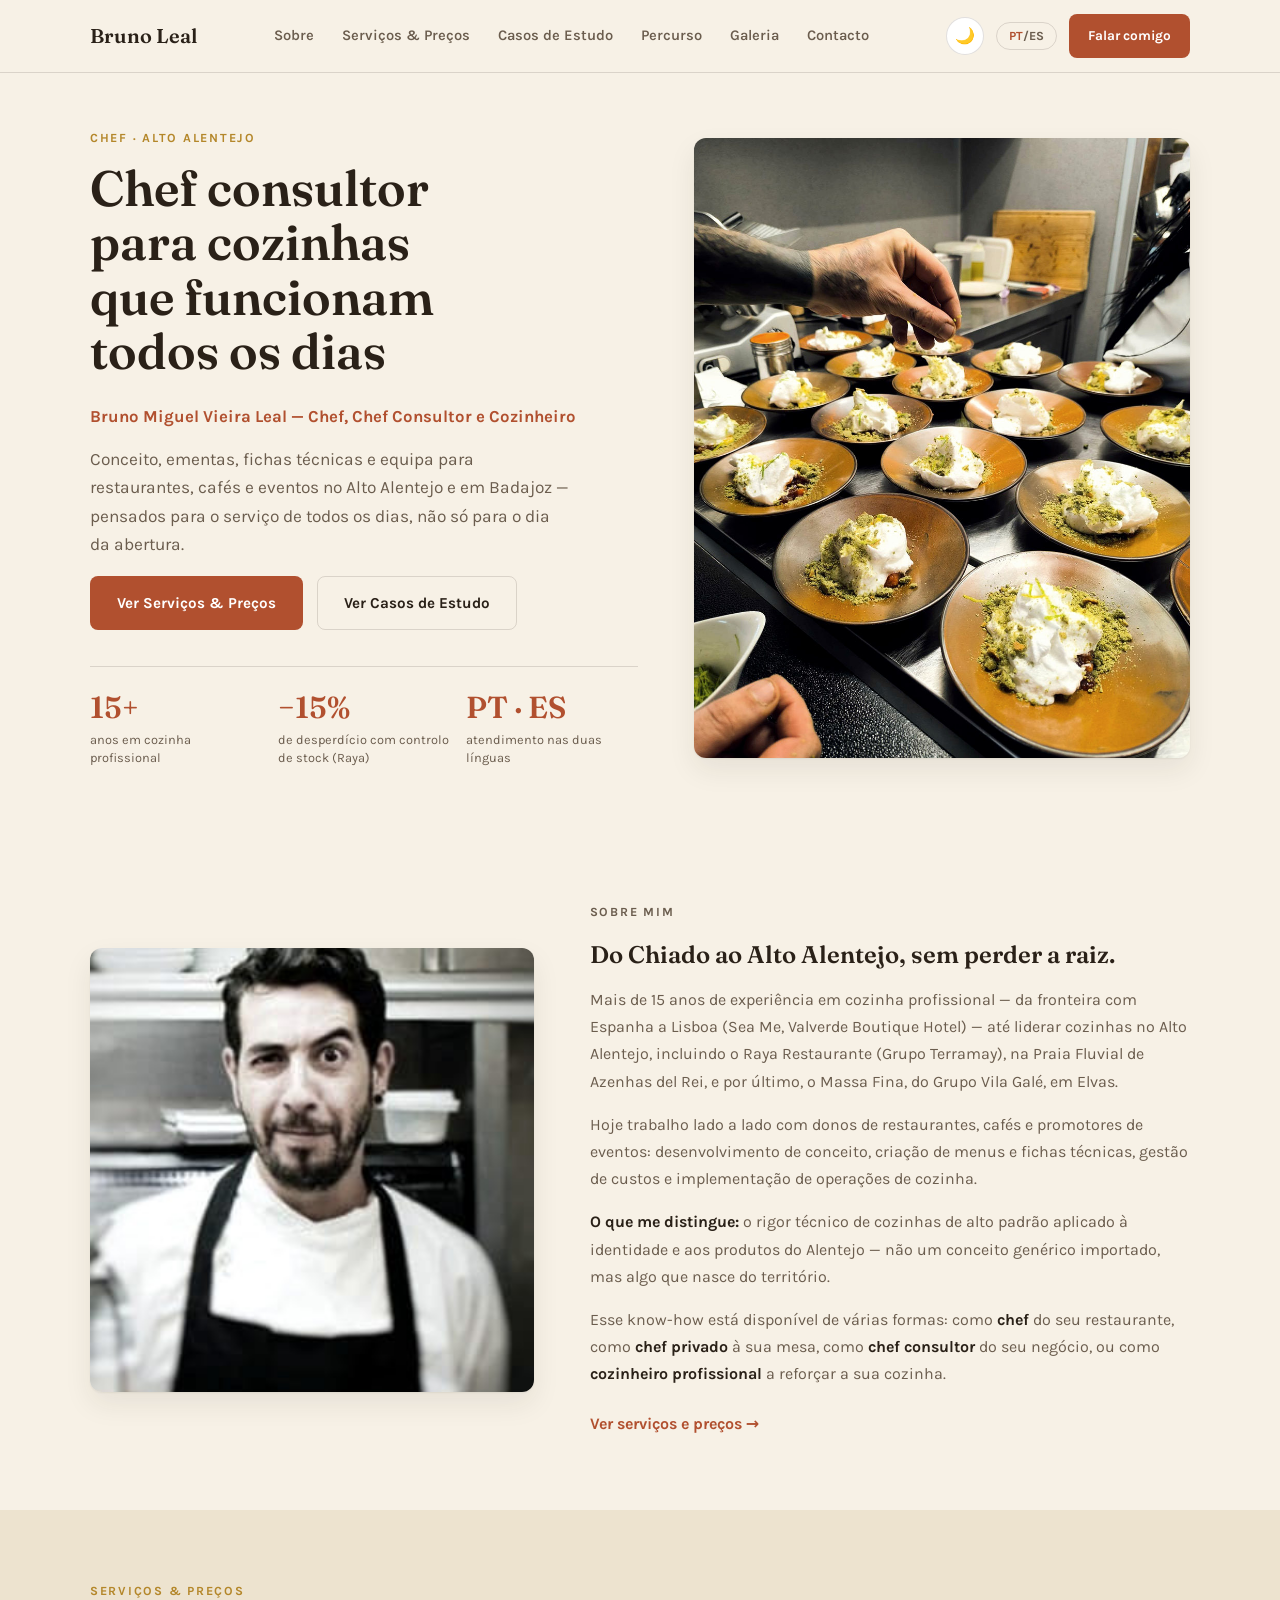
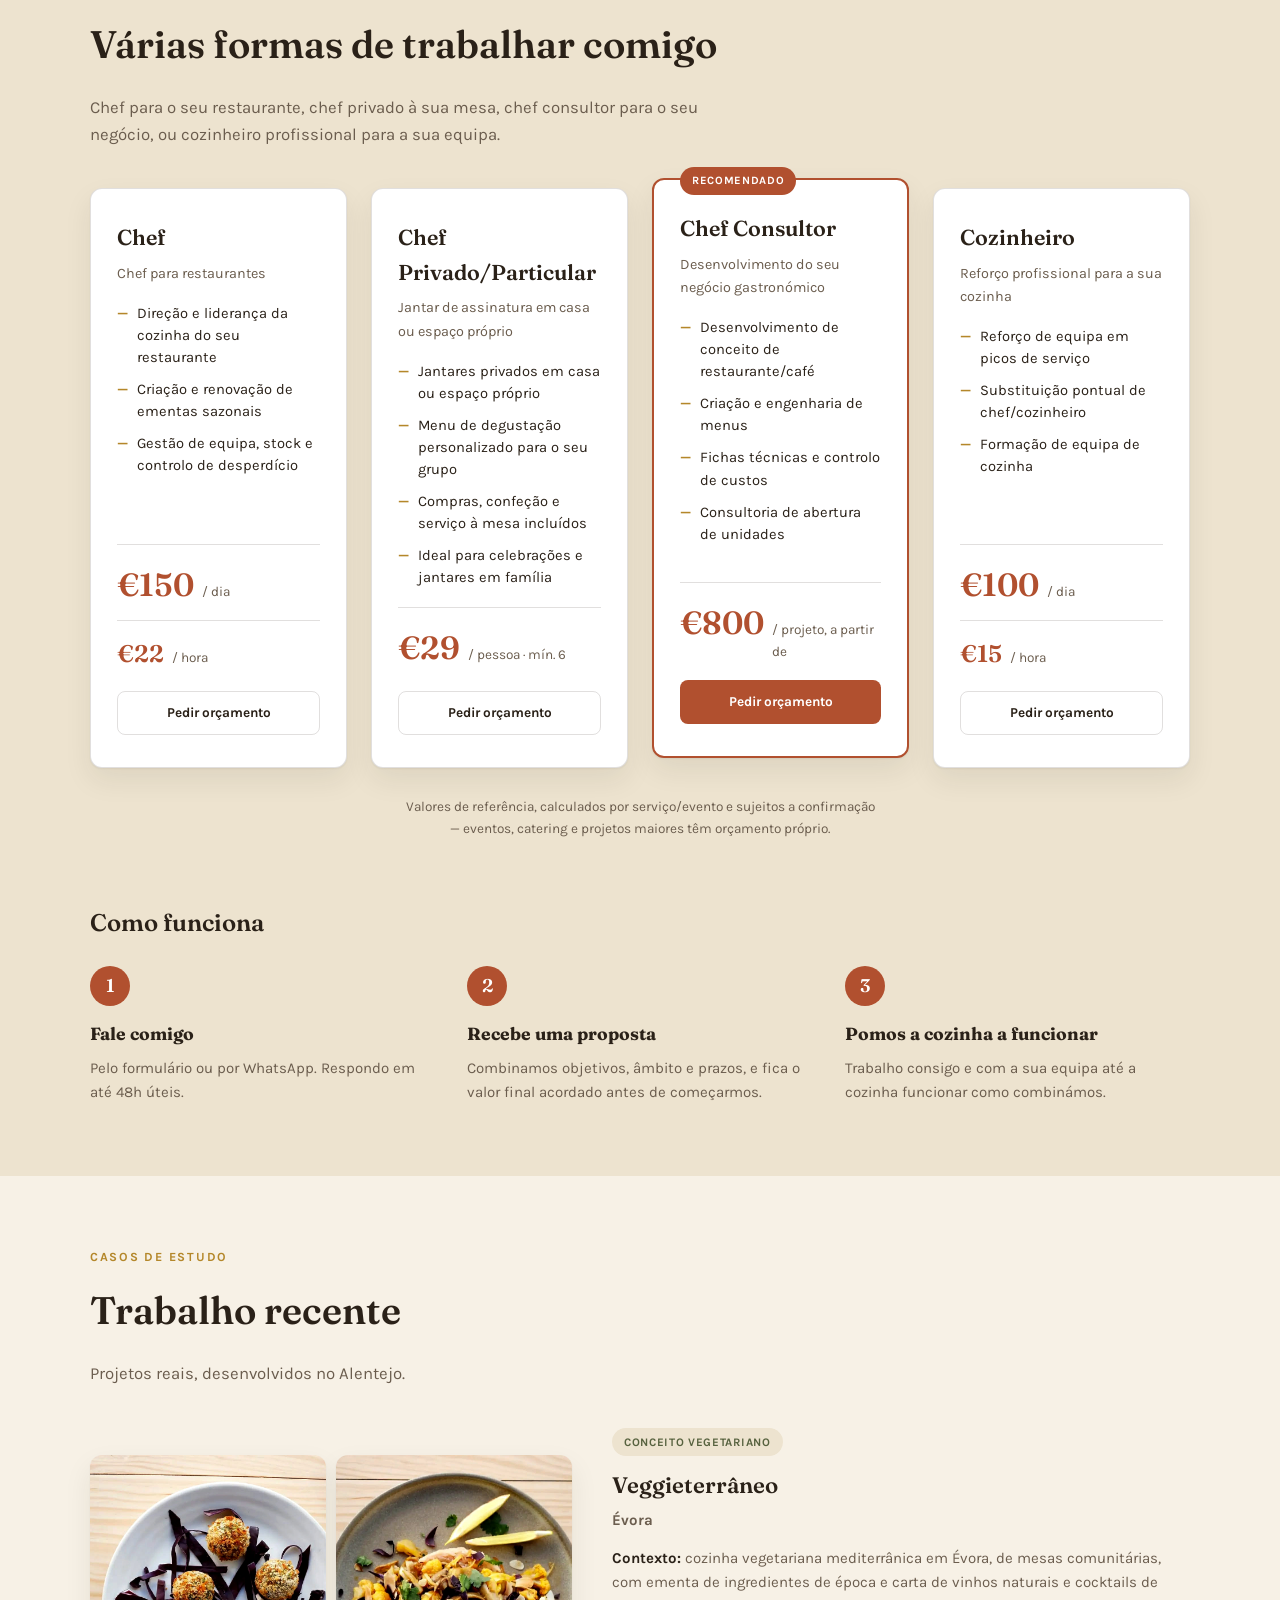
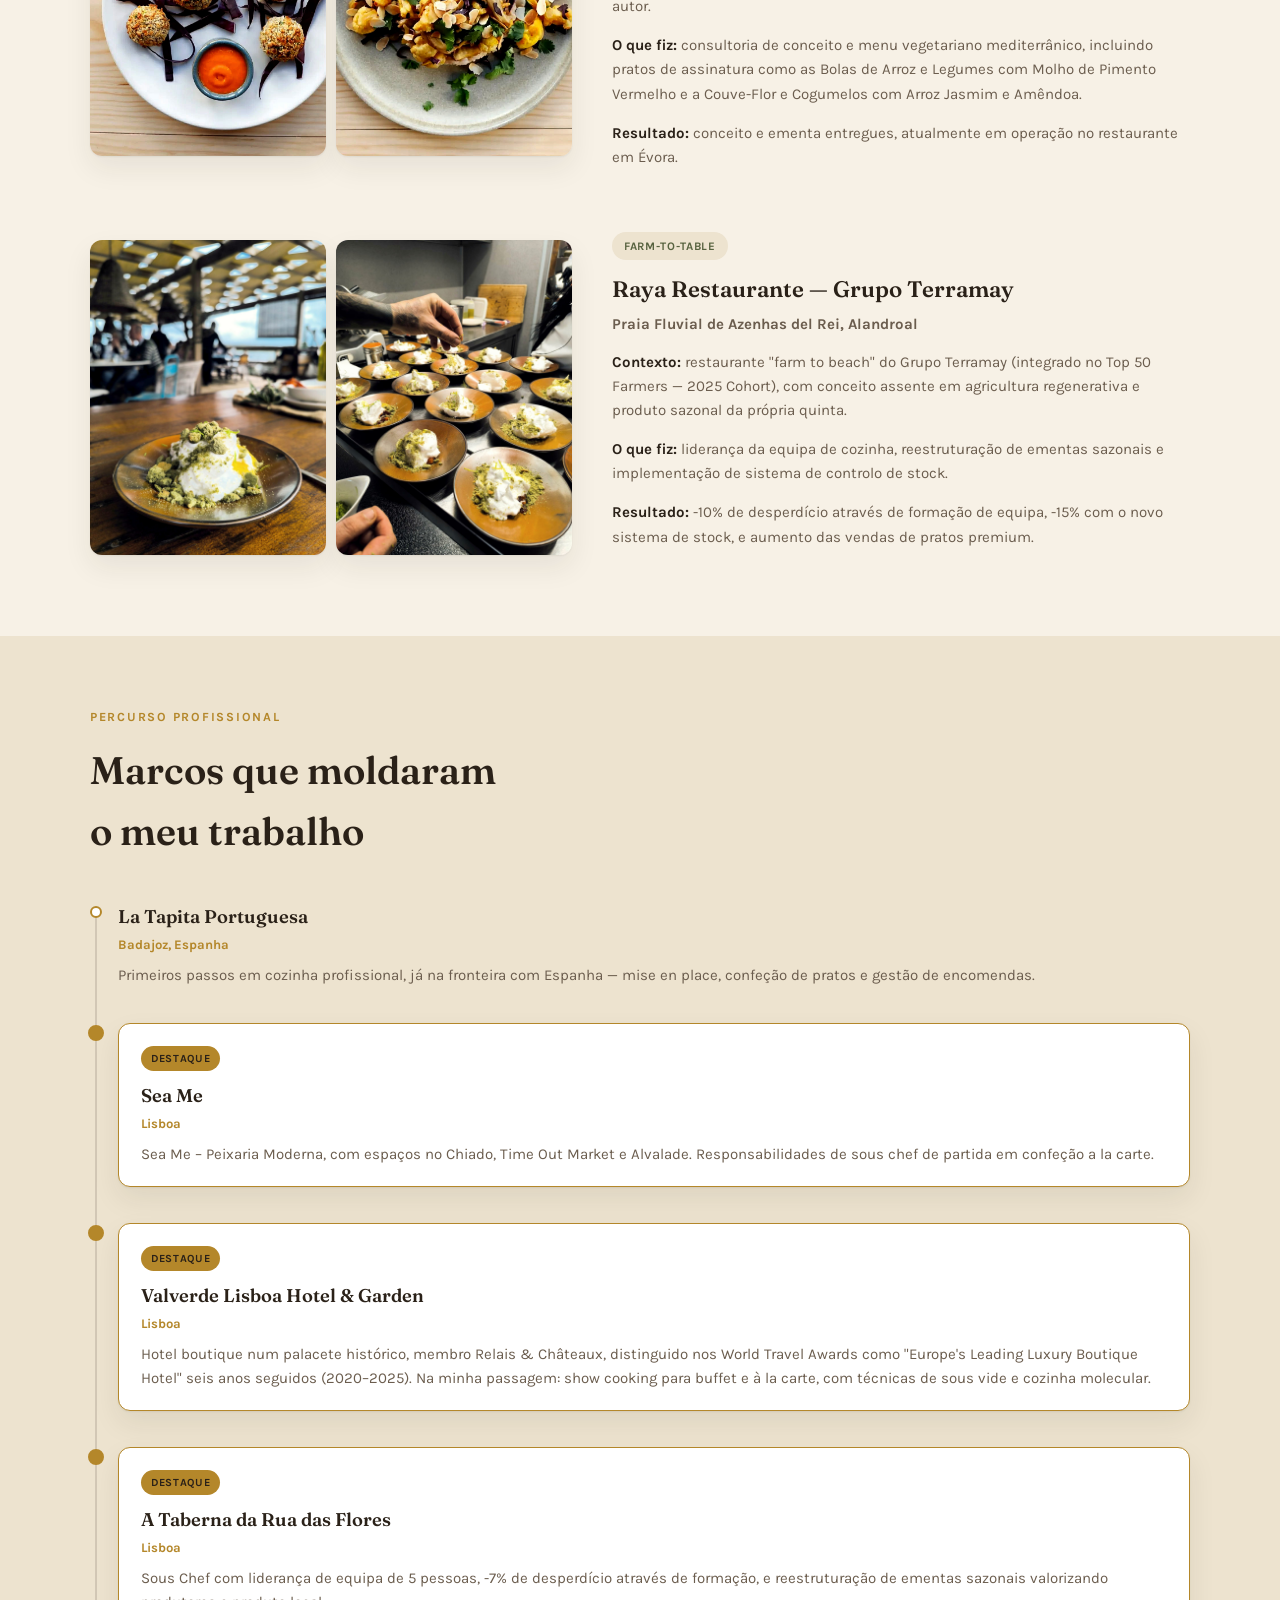
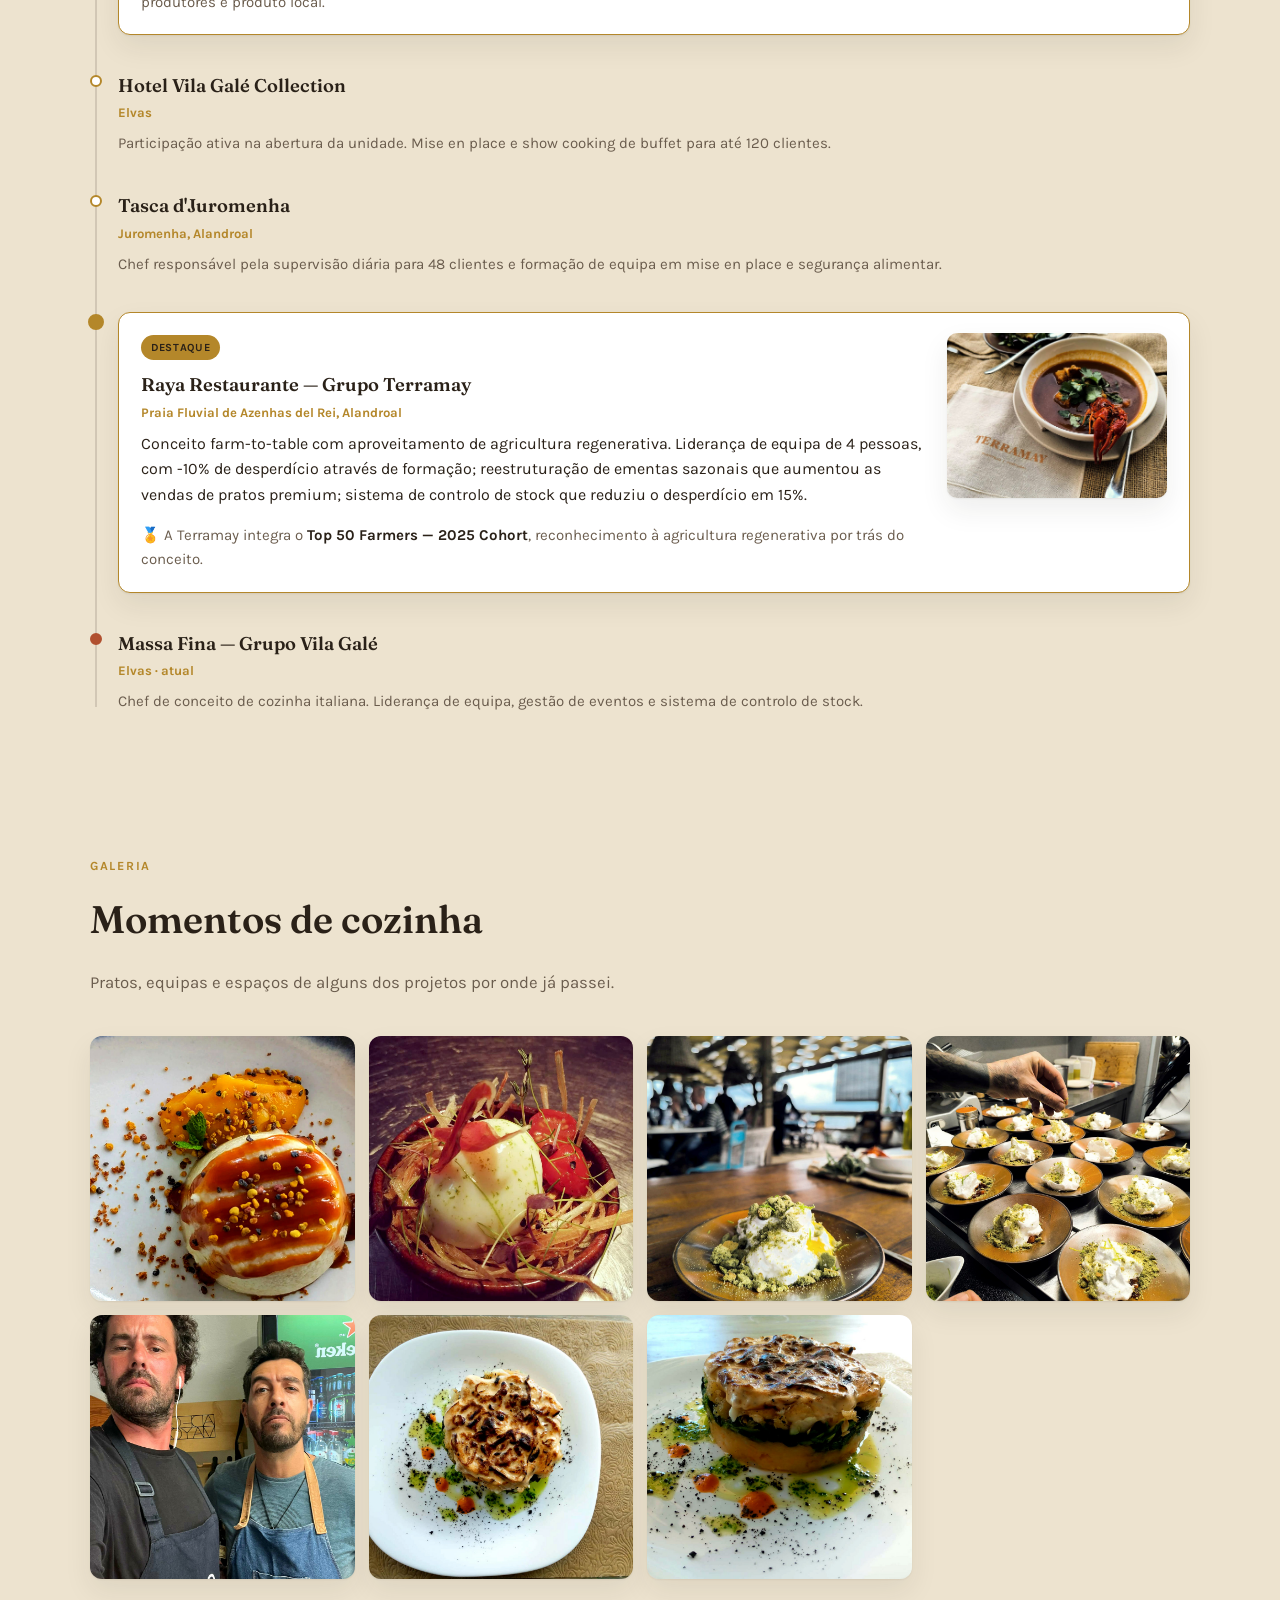
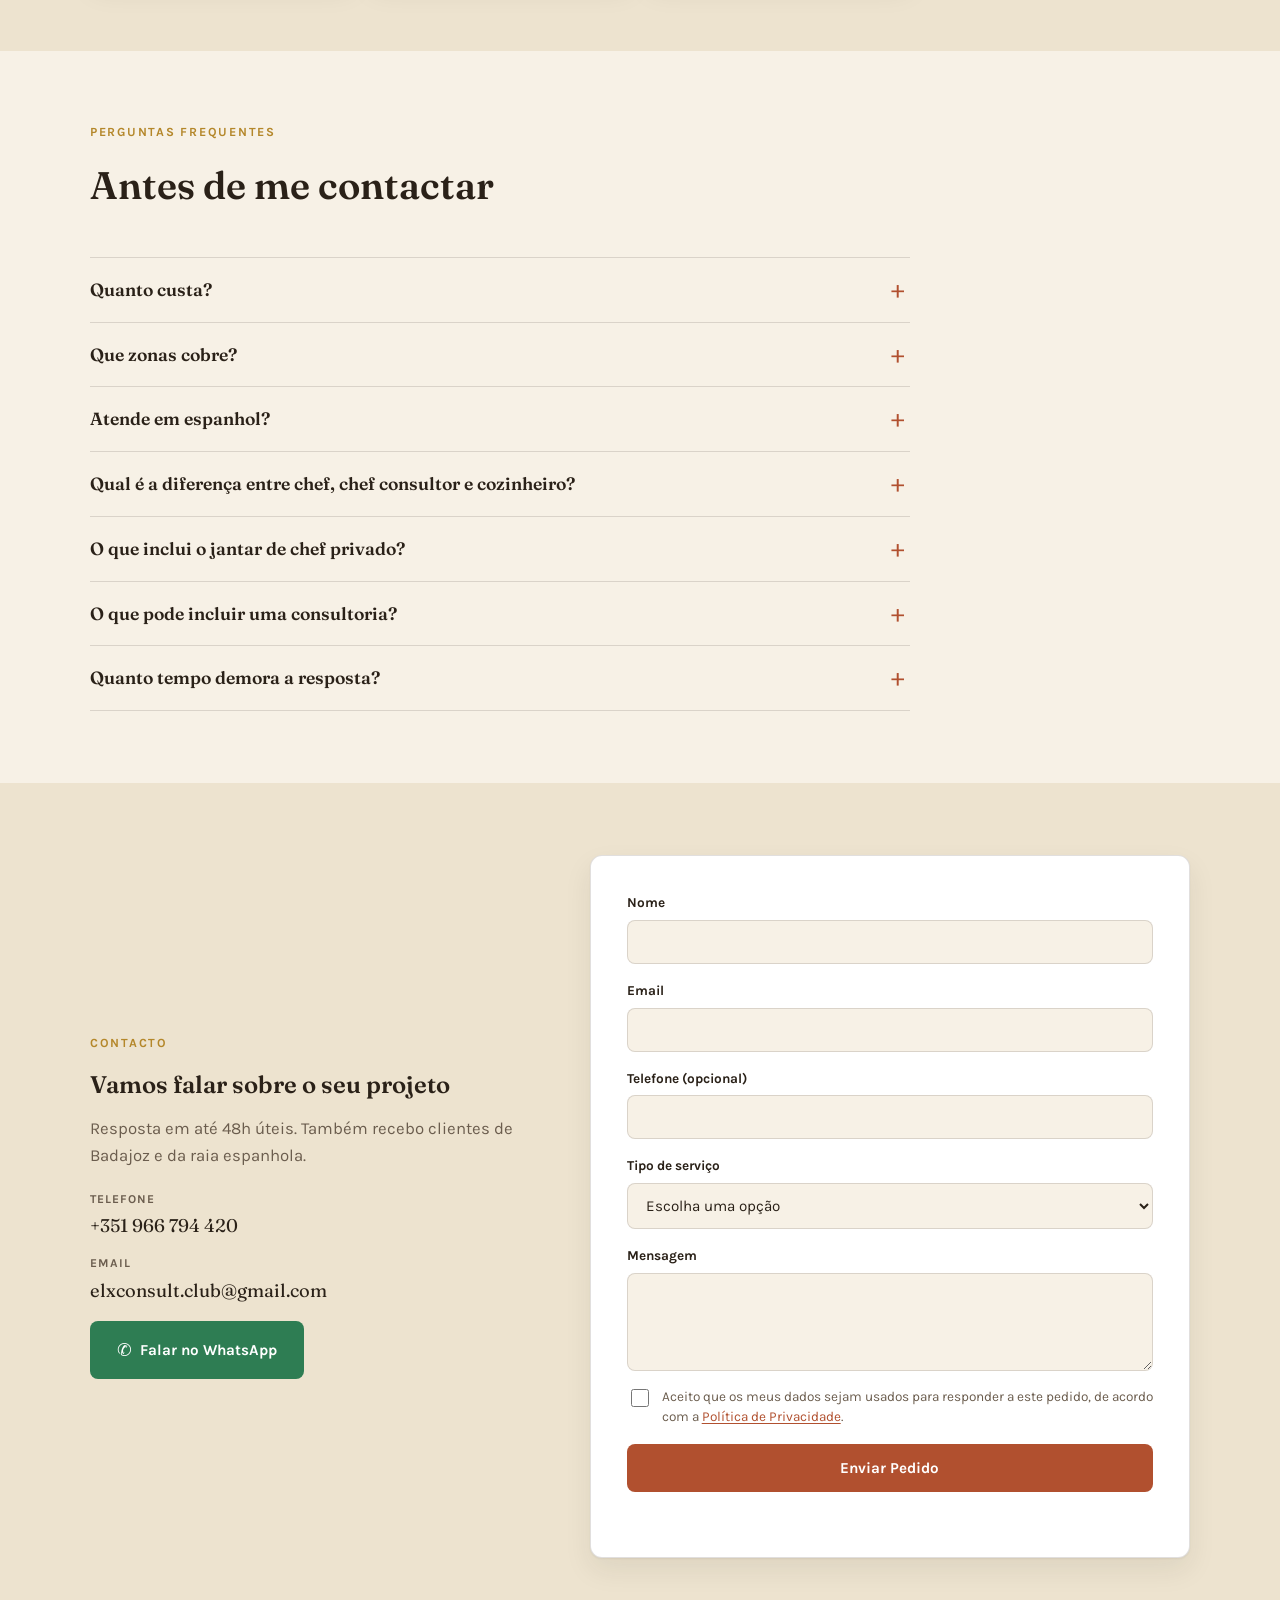
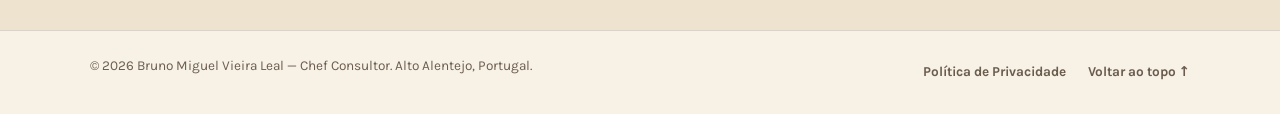
==== commit 68fb4a20: "SEO: sitemap.xml, robots.txt e dados estruturados do negocio Co-Authored-By: Claude Sonnet 5.5 <nore" ====
--- a/index.html
+++ b/index.html
@@ -32,19 +32,81 @@
 {
   "@context": "https://schema.org",
   "@type": "ProfessionalService",
+  "@id": "https://onurblael.github.io/bruno-leal-chef/#negocio",
   "name": "Bruno Leal — Chef Consultor",
+  "url": "https://onurblael.github.io/bruno-leal-chef/",
   "image": "https://onurblael.github.io/bruno-leal-chef/images/og-cover.jpg",
-  "description": "Consultoria gastronómica: desenvolvimento de conceitos de restaurante, engenharia de menus, fichas técnicas e abertura de unidades no Alentejo.",
+  "description": "Chef consultor no Alto Alentejo: desenvolvimento de conceitos de restaurante, engenharia de menus, fichas técnicas, consultoria de abertura, chef privado e reforço de cozinha.",
   "telephone": "+351966794420",
   "email": "elxconsult.club@gmail.com",
-  "areaServed": ["Elvas", "Campo Maior", "Alto Alentejo", "Badajoz"],
+  "founder": {
+    "@type": "Person",
+    "name": "Bruno Miguel Vieira Leal",
+    "jobTitle": "Chef Consultor"
+  },
   "address": {
     "@type": "PostalAddress",
     "addressLocality": "Elvas",
-    "addressRegion": "Alto Alentejo",
+    "addressRegion": "Portalegre",
     "addressCountry": "PT"
   },
-  "priceRange": "€€"
+  "areaServed": [
+    {
+      "@type": "City",
+      "name": "Elvas"
+    },
+    {
+      "@type": "City",
+      "name": "Campo Maior"
+    },
+    {
+      "@type": "AdministrativeArea",
+      "name": "Alto Alentejo"
+    },
+    {
+      "@type": "City",
+      "name": "Badajoz"
+    }
+  ],
+  "priceRange": "€€",
+  "hasOfferCatalog": {
+    "@type": "OfferCatalog",
+    "name": "Serviços",
+    "itemListElement": [
+      {
+        "@type": "Offer",
+        "itemOffered": {
+          "@type": "Service",
+          "name": "Chef para restaurantes",
+          "description": "Direção e liderança da cozinha, ementas sazonais, gestão de equipa, stock e controlo de desperdício."
+        }
+      },
+      {
+        "@type": "Offer",
+        "itemOffered": {
+          "@type": "Service",
+          "name": "Chef privado / particular",
+          "description": "Jantares privados em casa ou espaço próprio, com menu de degustação personalizado, compras, confeção e serviço à mesa."
+        }
+      },
+      {
+        "@type": "Offer",
+        "itemOffered": {
+          "@type": "Service",
+          "name": "Chef consultor",
+          "description": "Desenvolvimento de conceito, engenharia de menus, fichas técnicas, controlo de custos e consultoria de abertura de unidades."
+        }
+      },
+      {
+        "@type": "Offer",
+        "itemOffered": {
+          "@type": "Service",
+          "name": "Cozinheiro",
+          "description": "Reforço de equipa em picos de serviço, substituições pontuais e formação de equipa de cozinha."
+        }
+      }
+    ]
+  }
 }
 </script>
 </head>
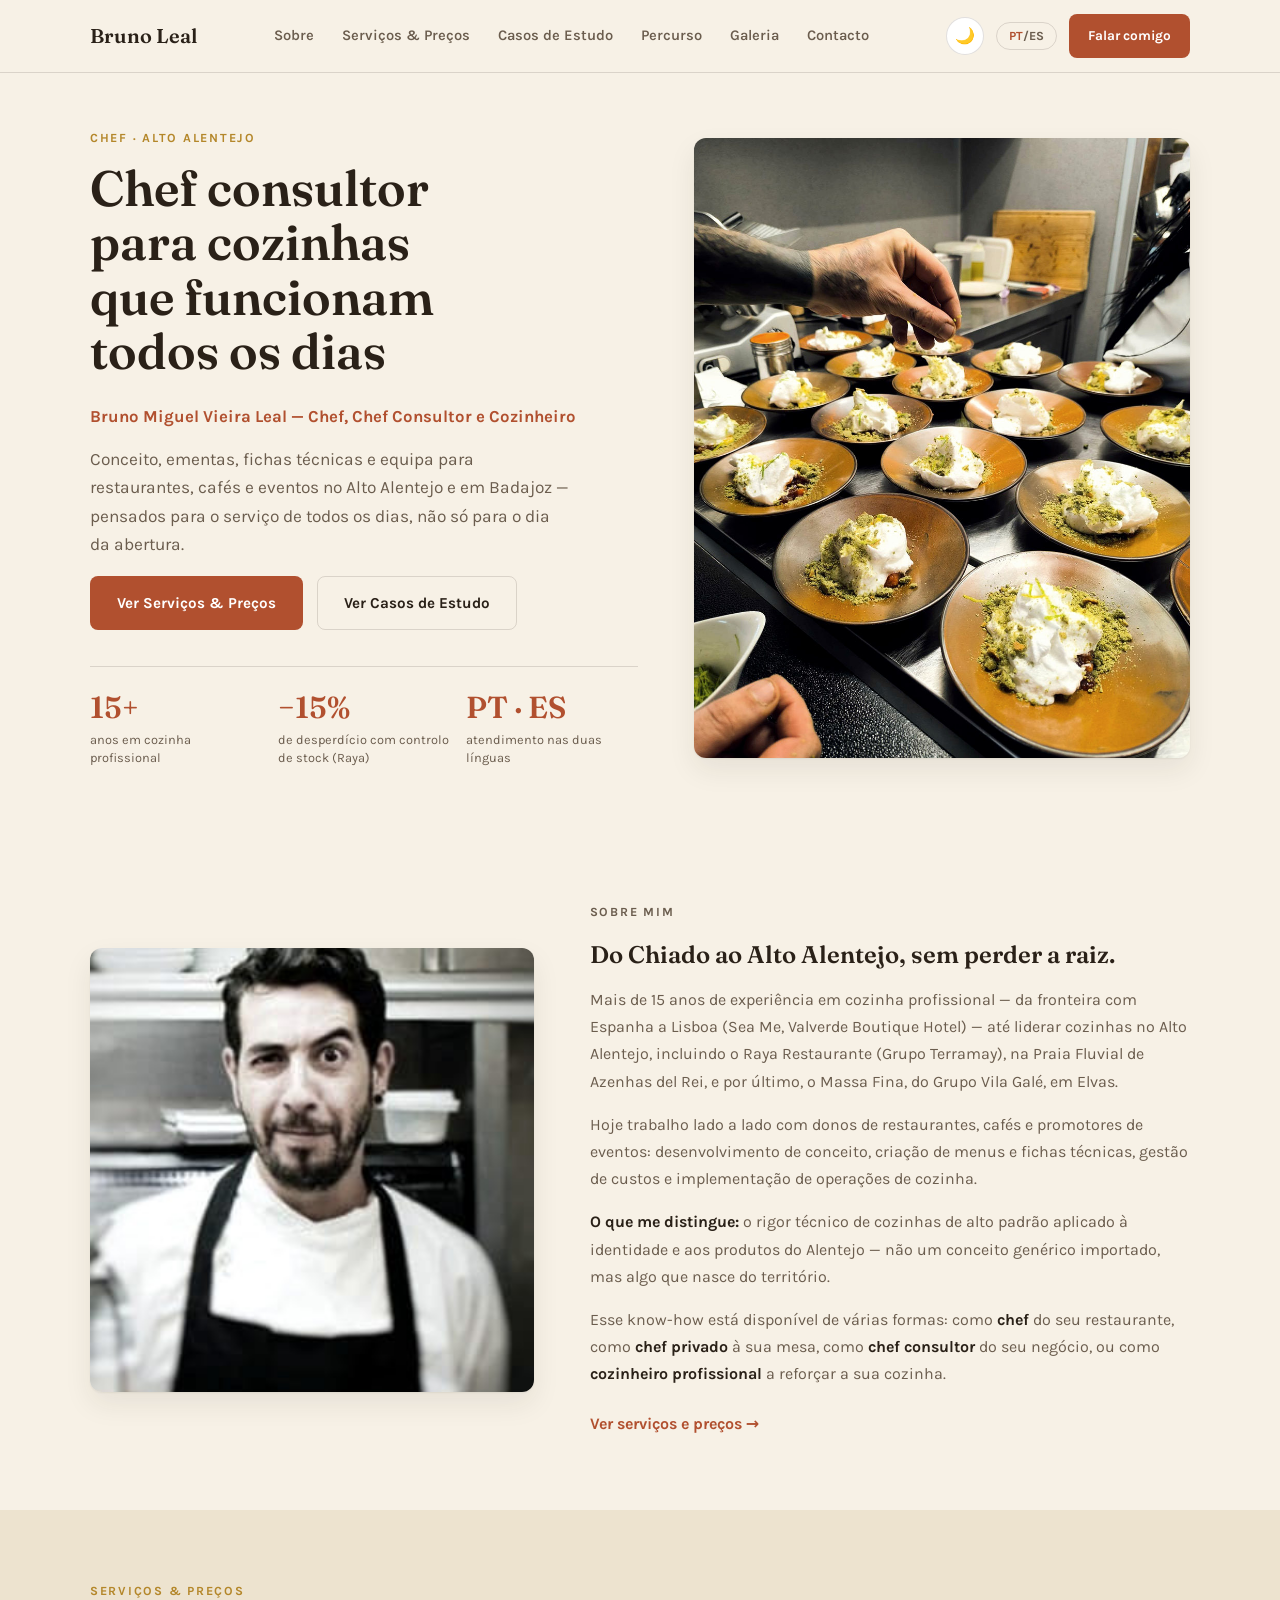
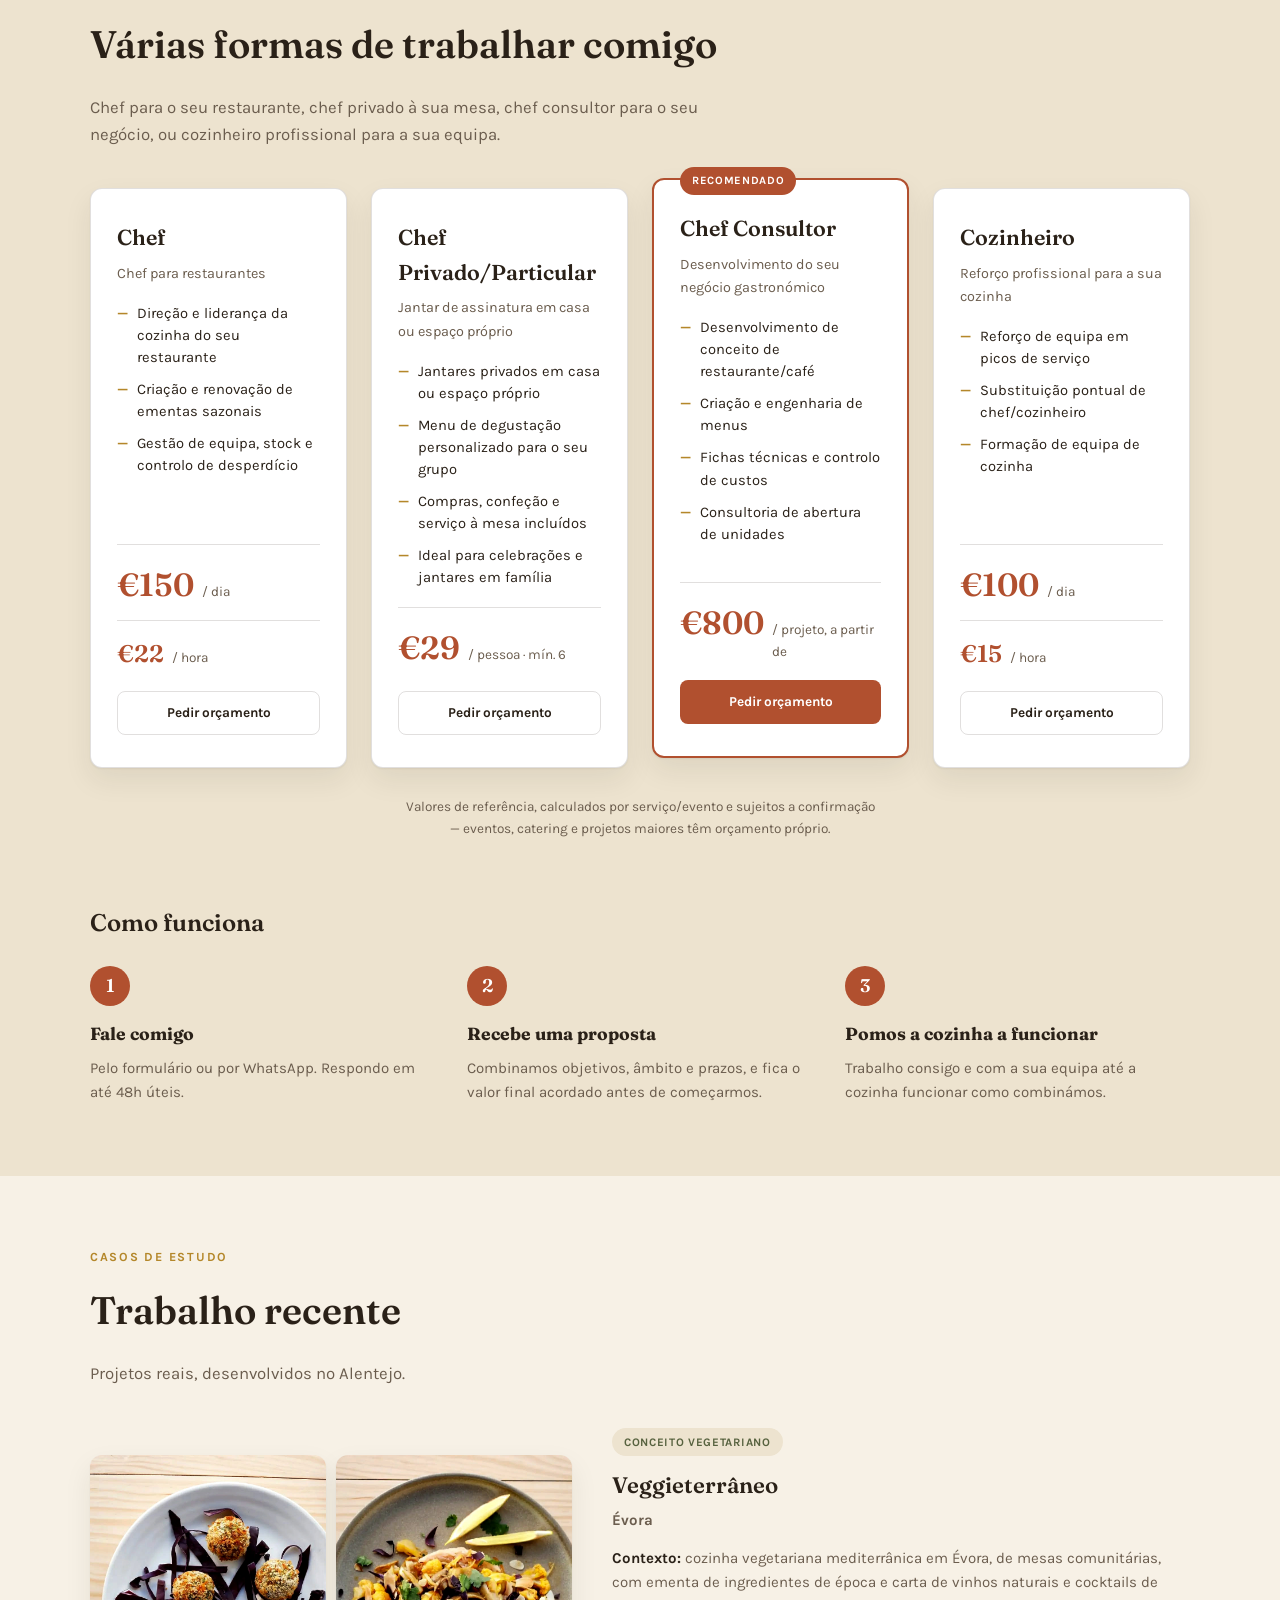
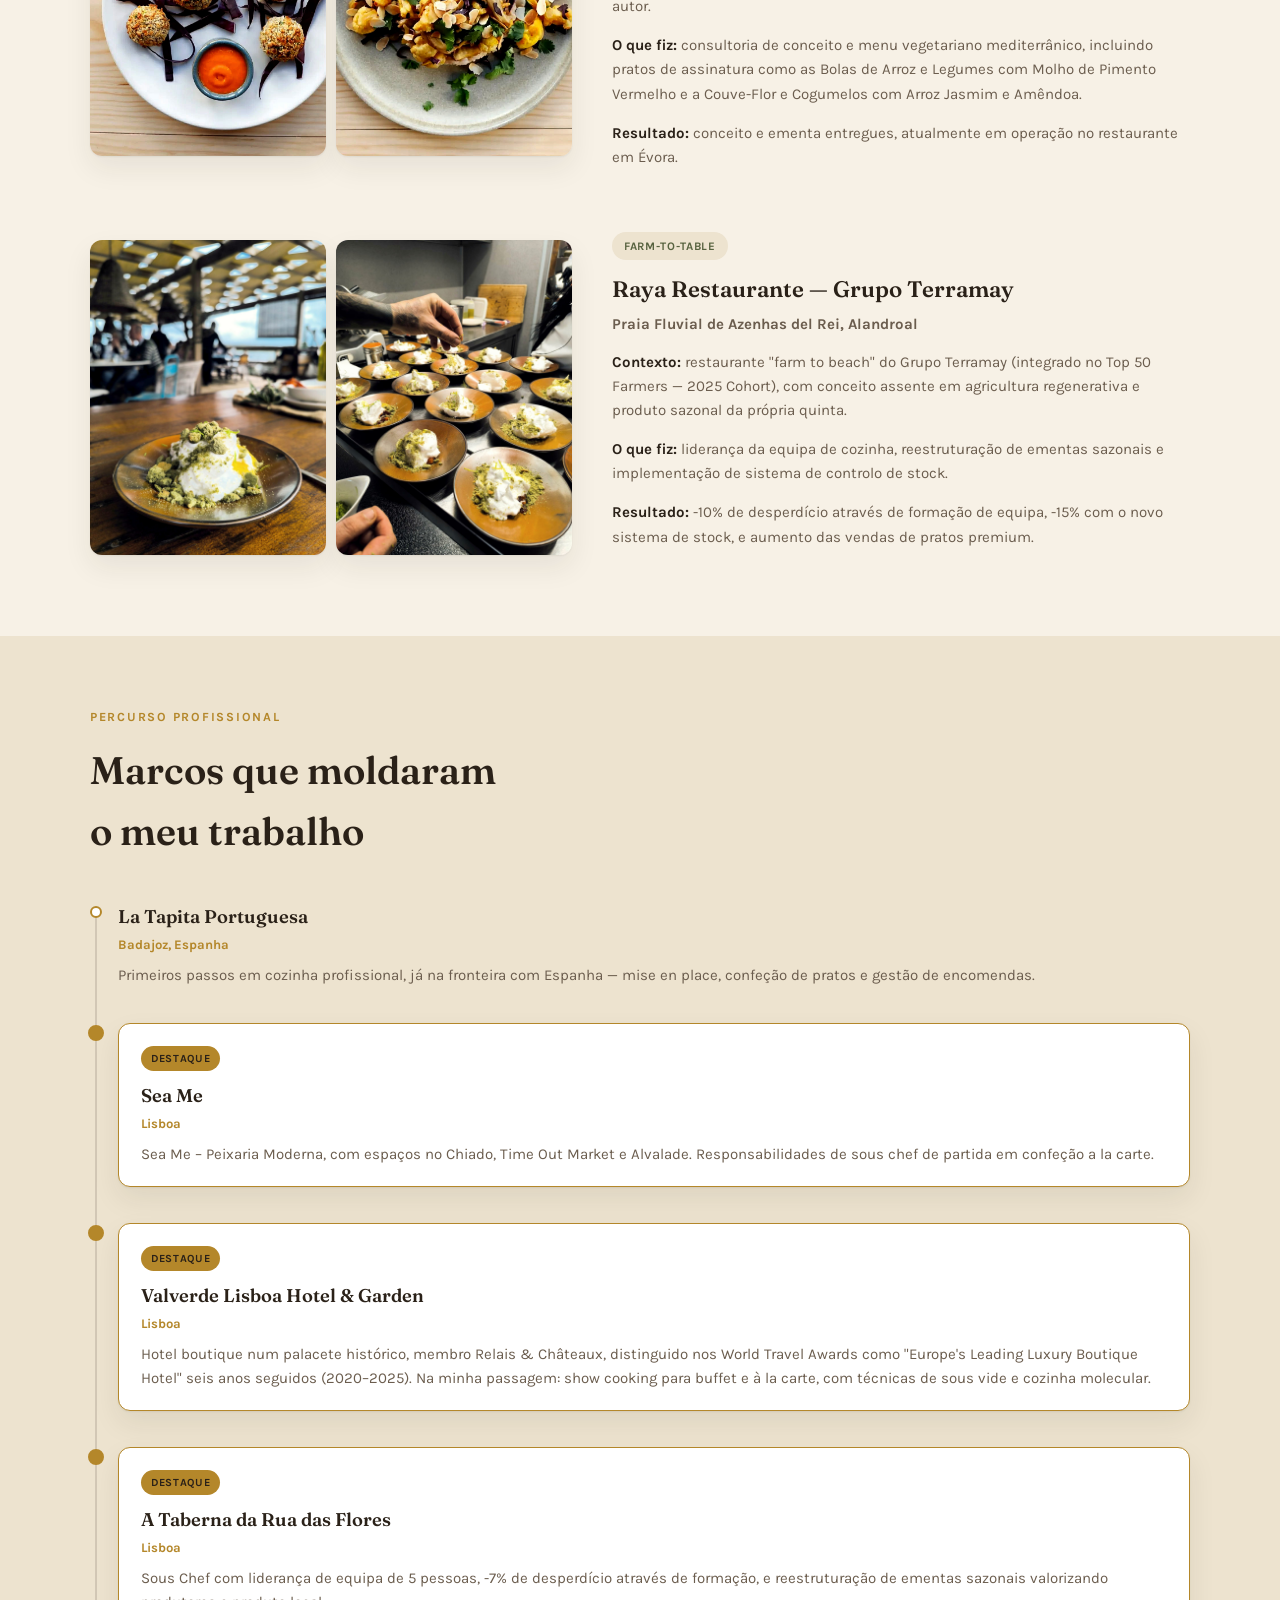
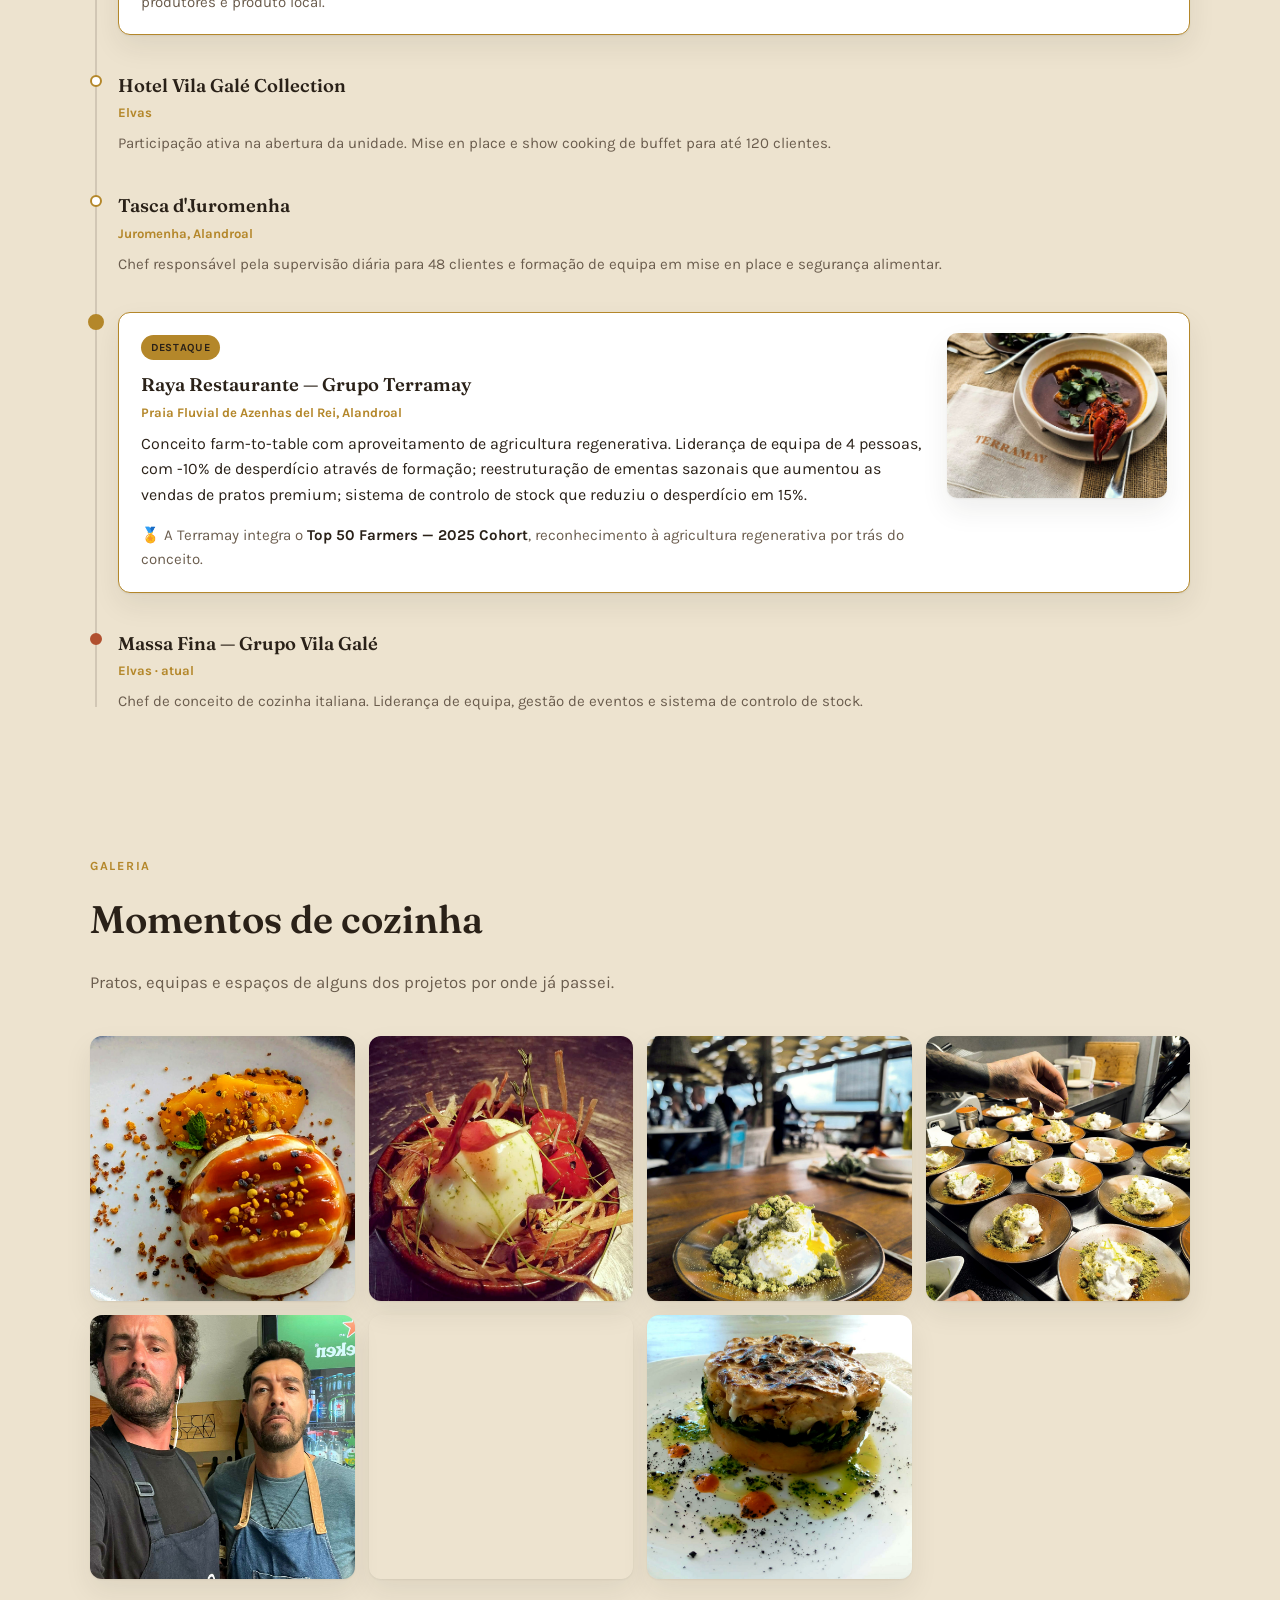
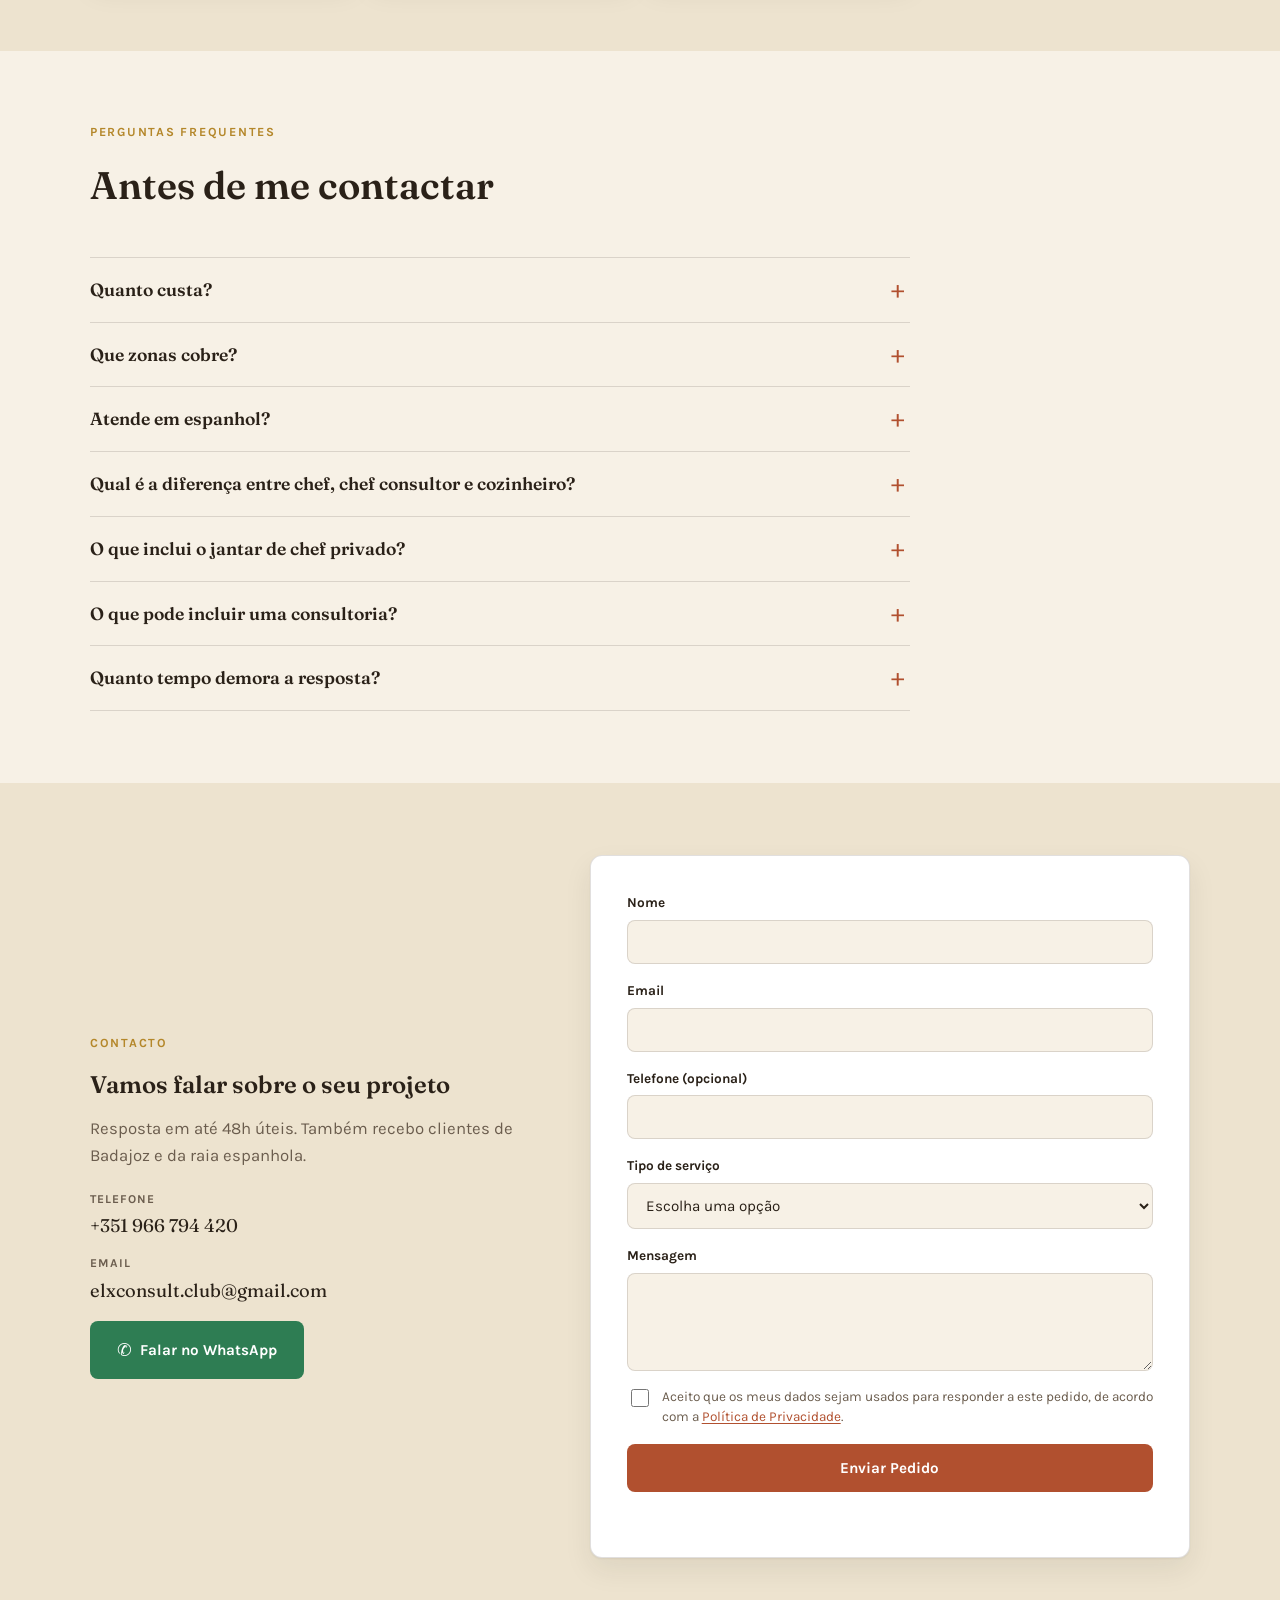
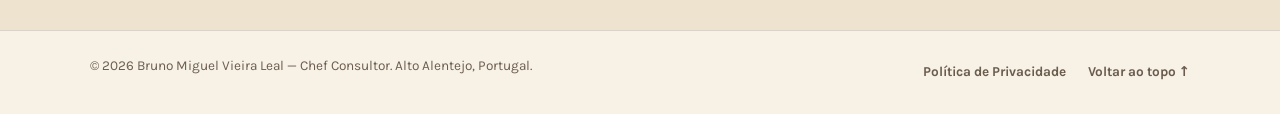
==== commit de2f1932: "Etiqueta de verificacao do Google Search Console Co-Authored-By: Claude Sonnet 5.5 <noreply@anthropi" ====
--- a/index.html
+++ b/index.html
@@ -7,6 +7,7 @@
 <meta name="description" content="Bruno Miguel Vieira Leal, chef consultor sediado em Elvas e Campo Maior. Desenvolvimento de conceitos gastronómicos, engenharia de menus, fichas técnicas e consultoria de abertura de restaurantes no Alentejo.">
 <meta name="keywords" content="consultor gastronómico Alentejo, chef consultor Elvas, chef consultor Campo Maior, desenvolvimento de conceito de restaurante, fichas técnicas, engenharia de menus, consultoria de restauração Alentejo">
 <meta name="author" content="Bruno Miguel Vieira Leal">
+<meta name="google-site-verification" content="Ex9h66Yo4GZSCsYgJU4rn1h66MazsxKMy-Zg2jxQGTU" />
 <link rel="canonical" href="https://www.brunoleal-chef.pt/">
 
 <!-- Open Graph -->
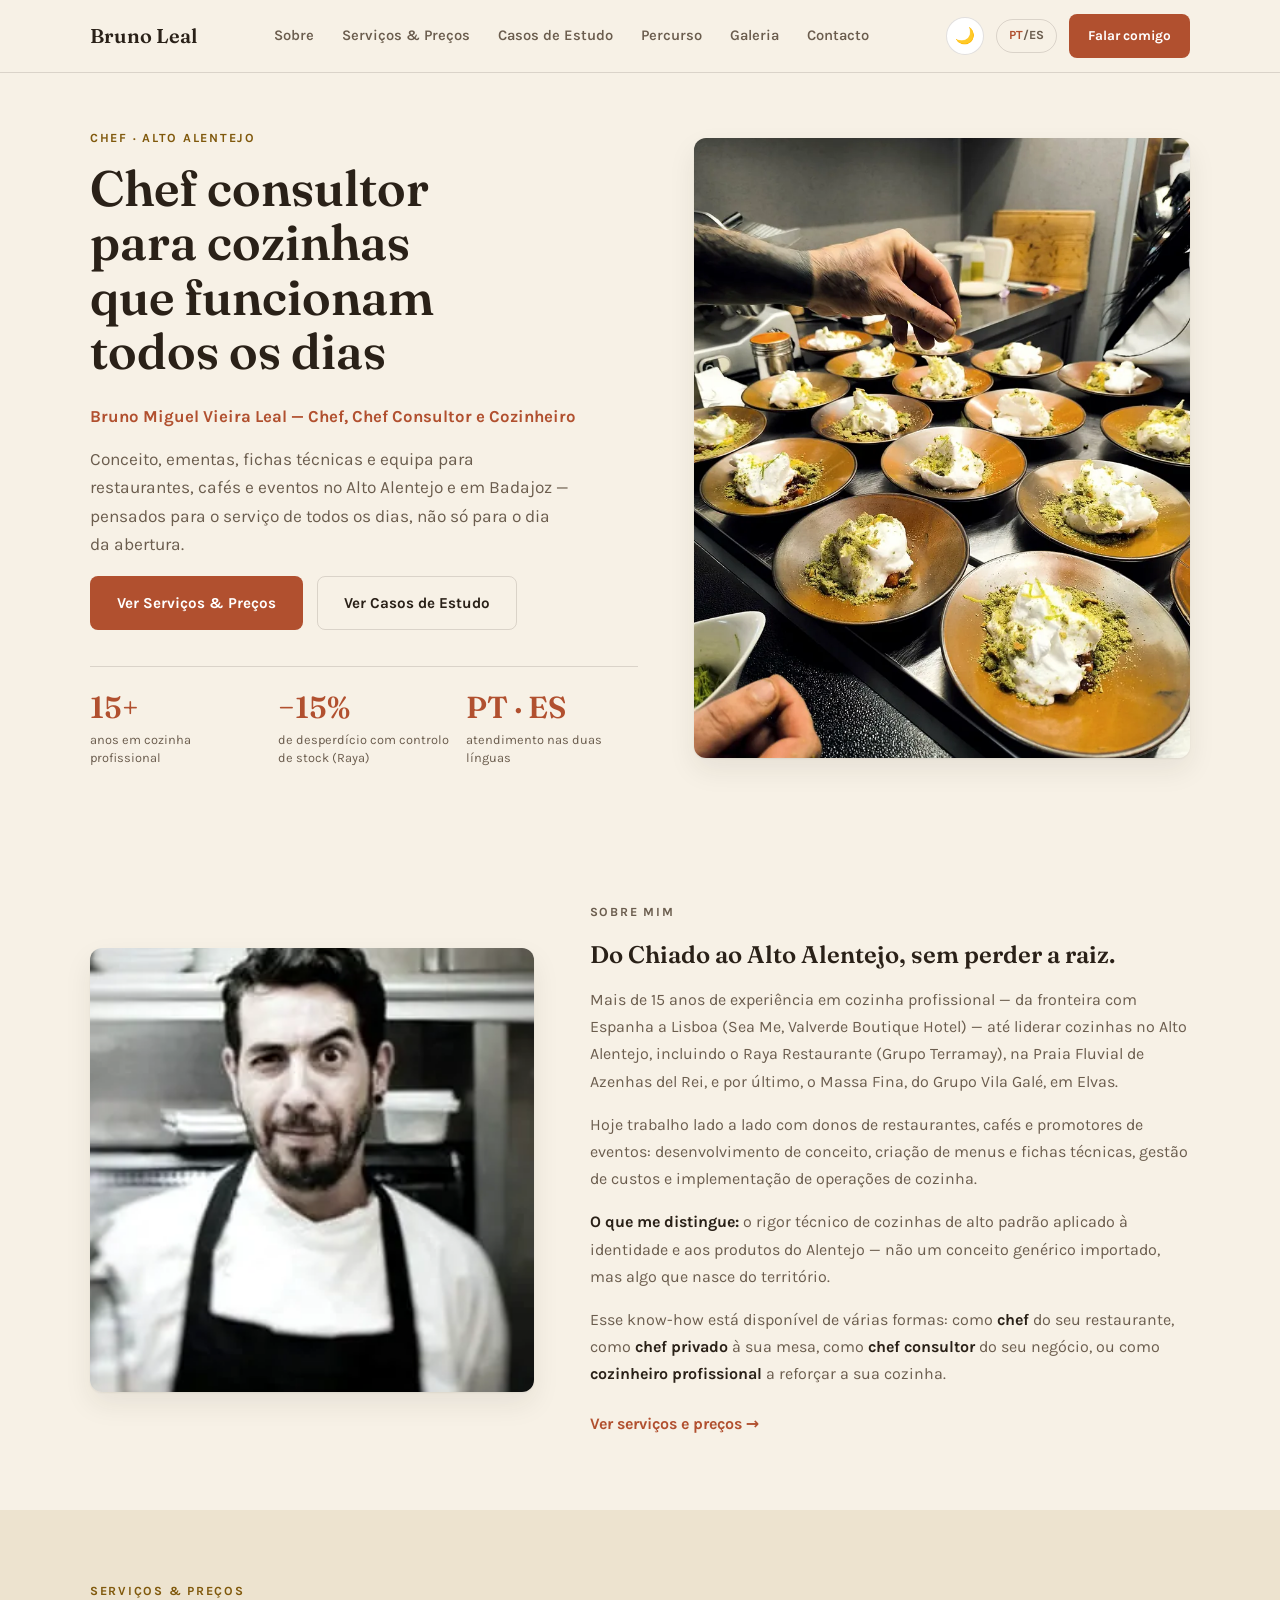
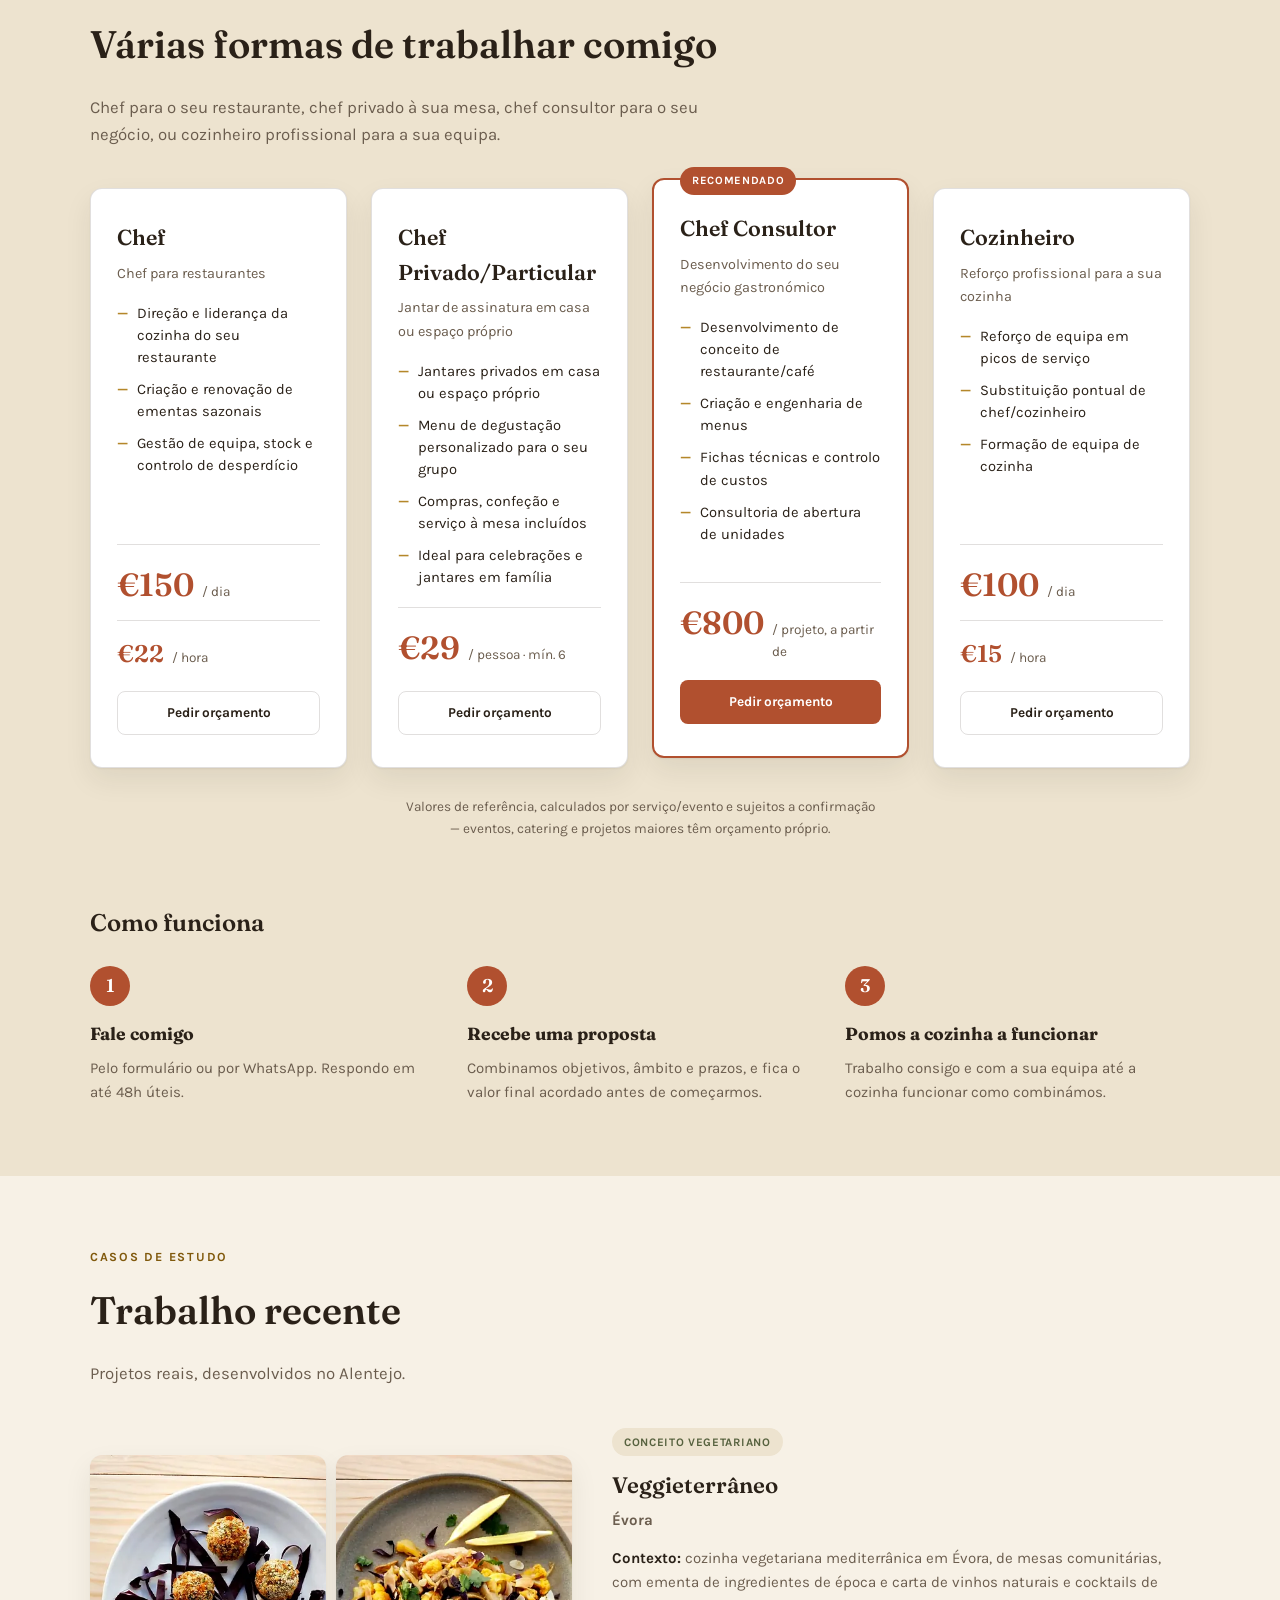
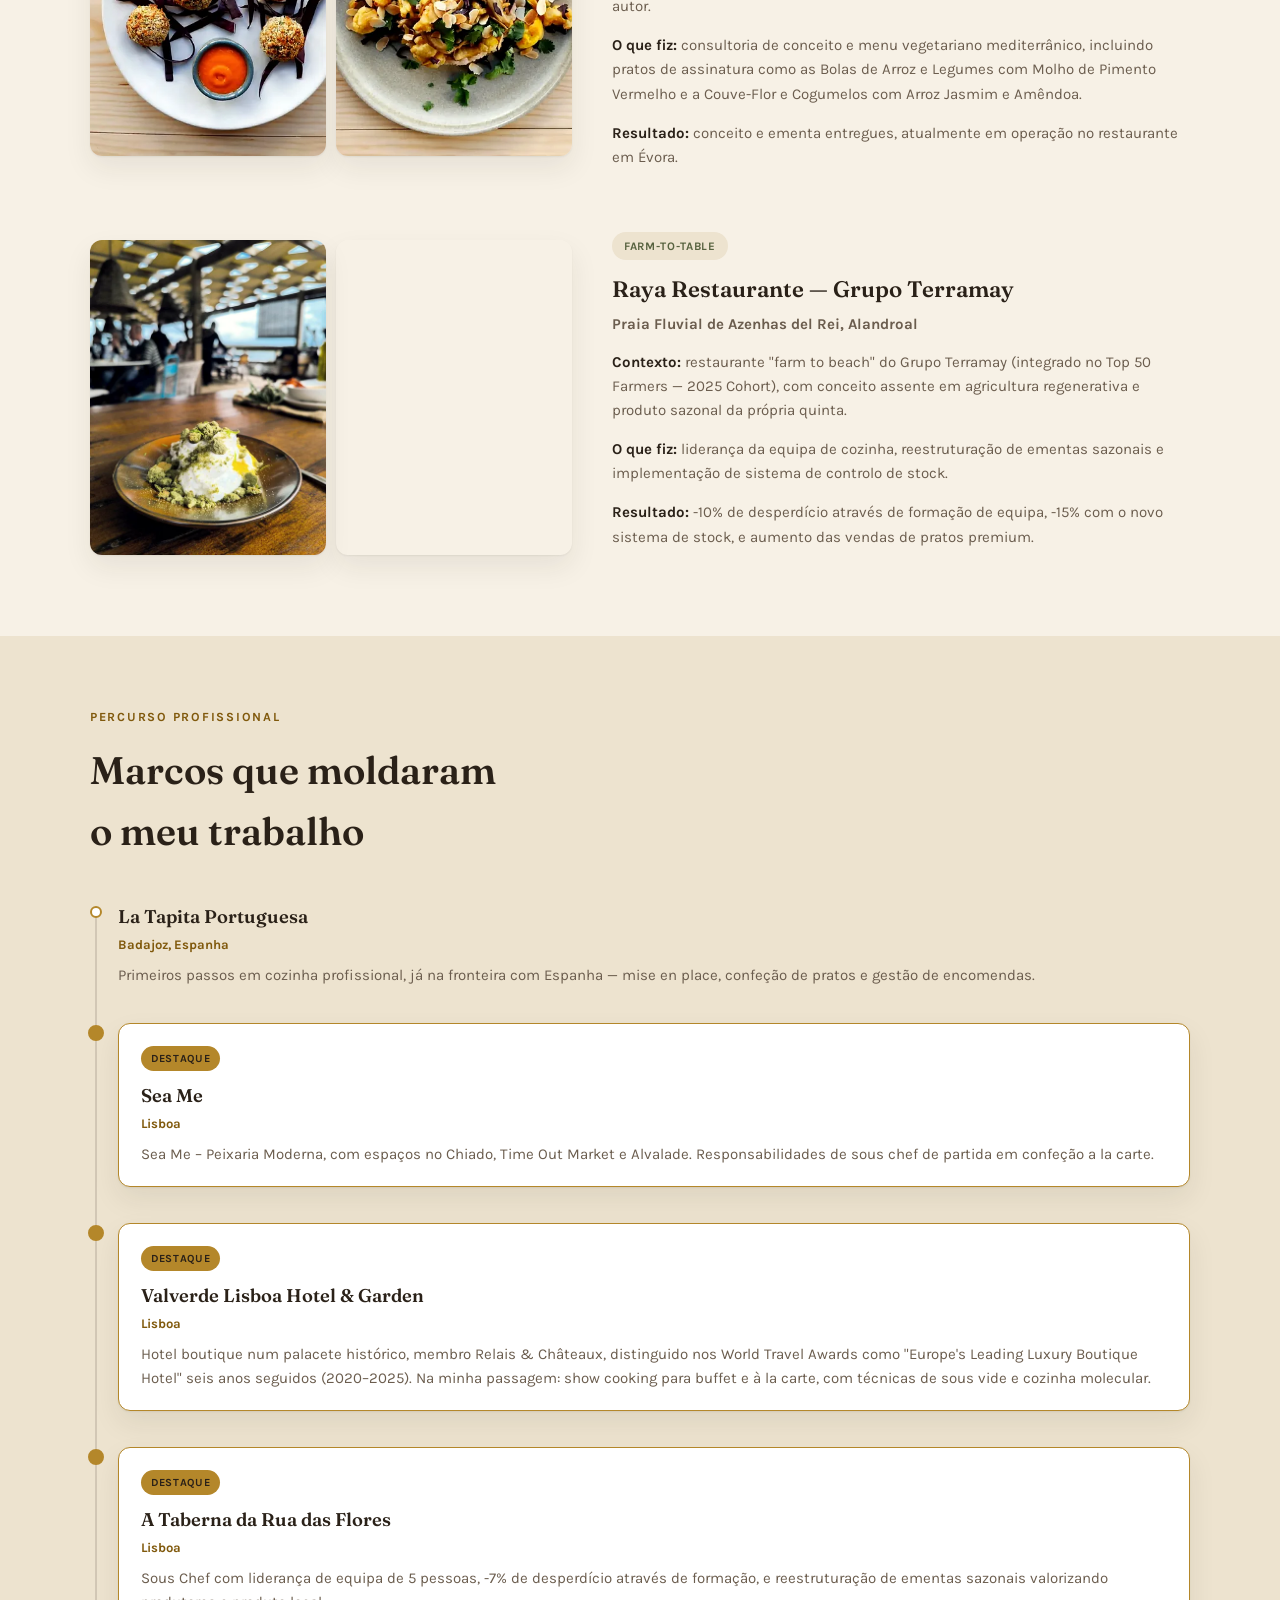
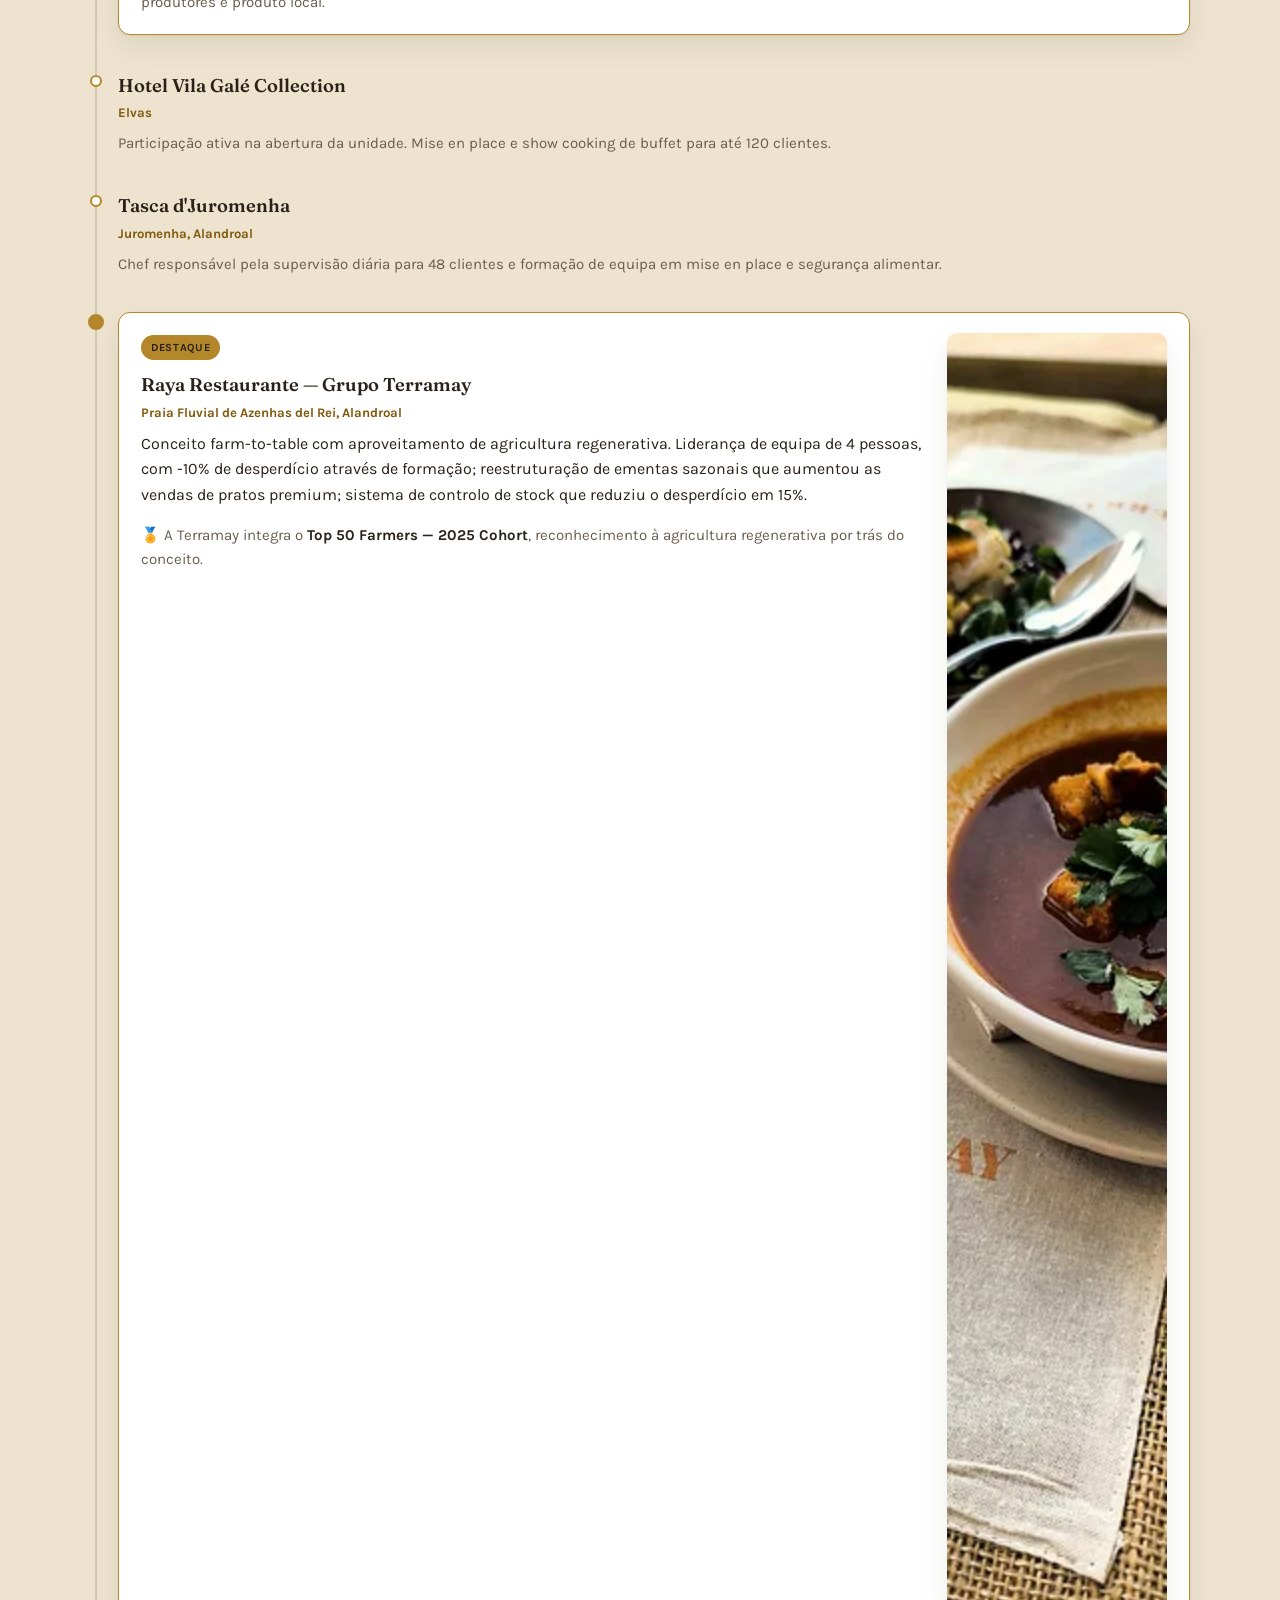
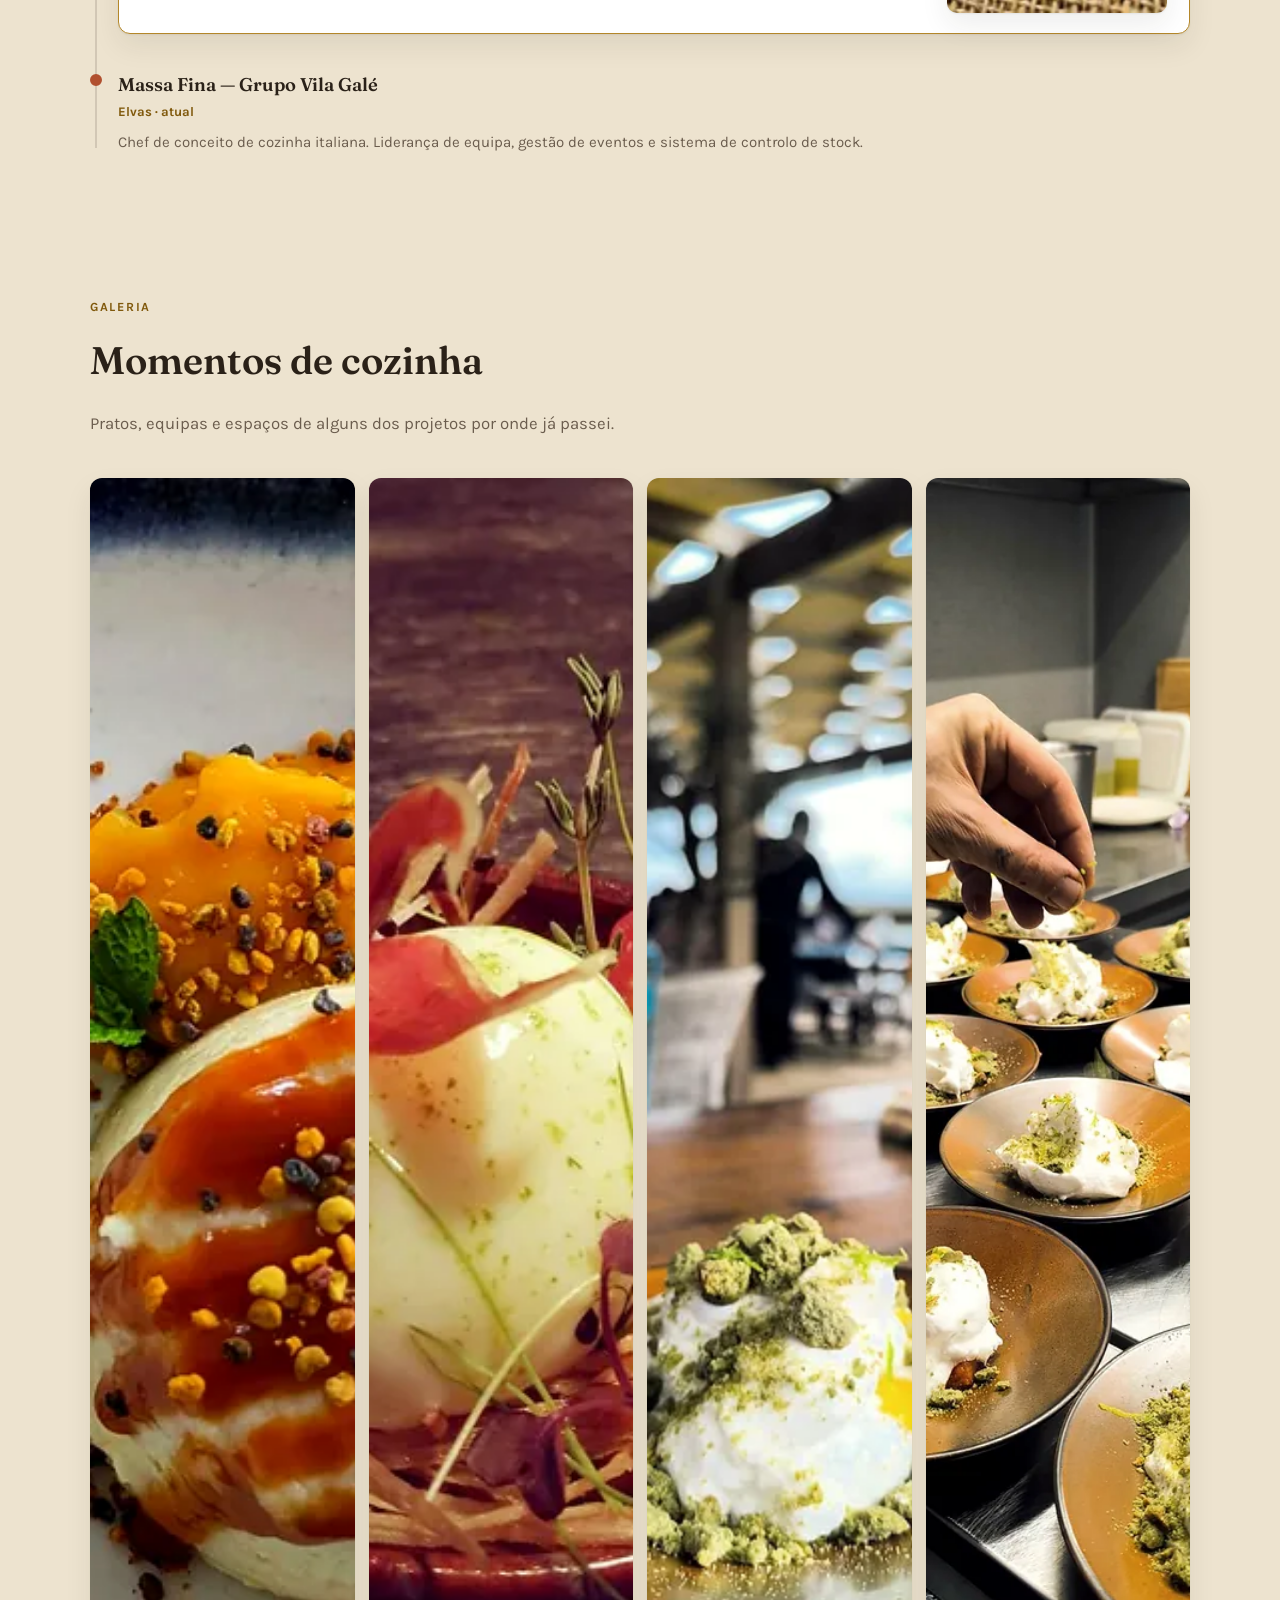
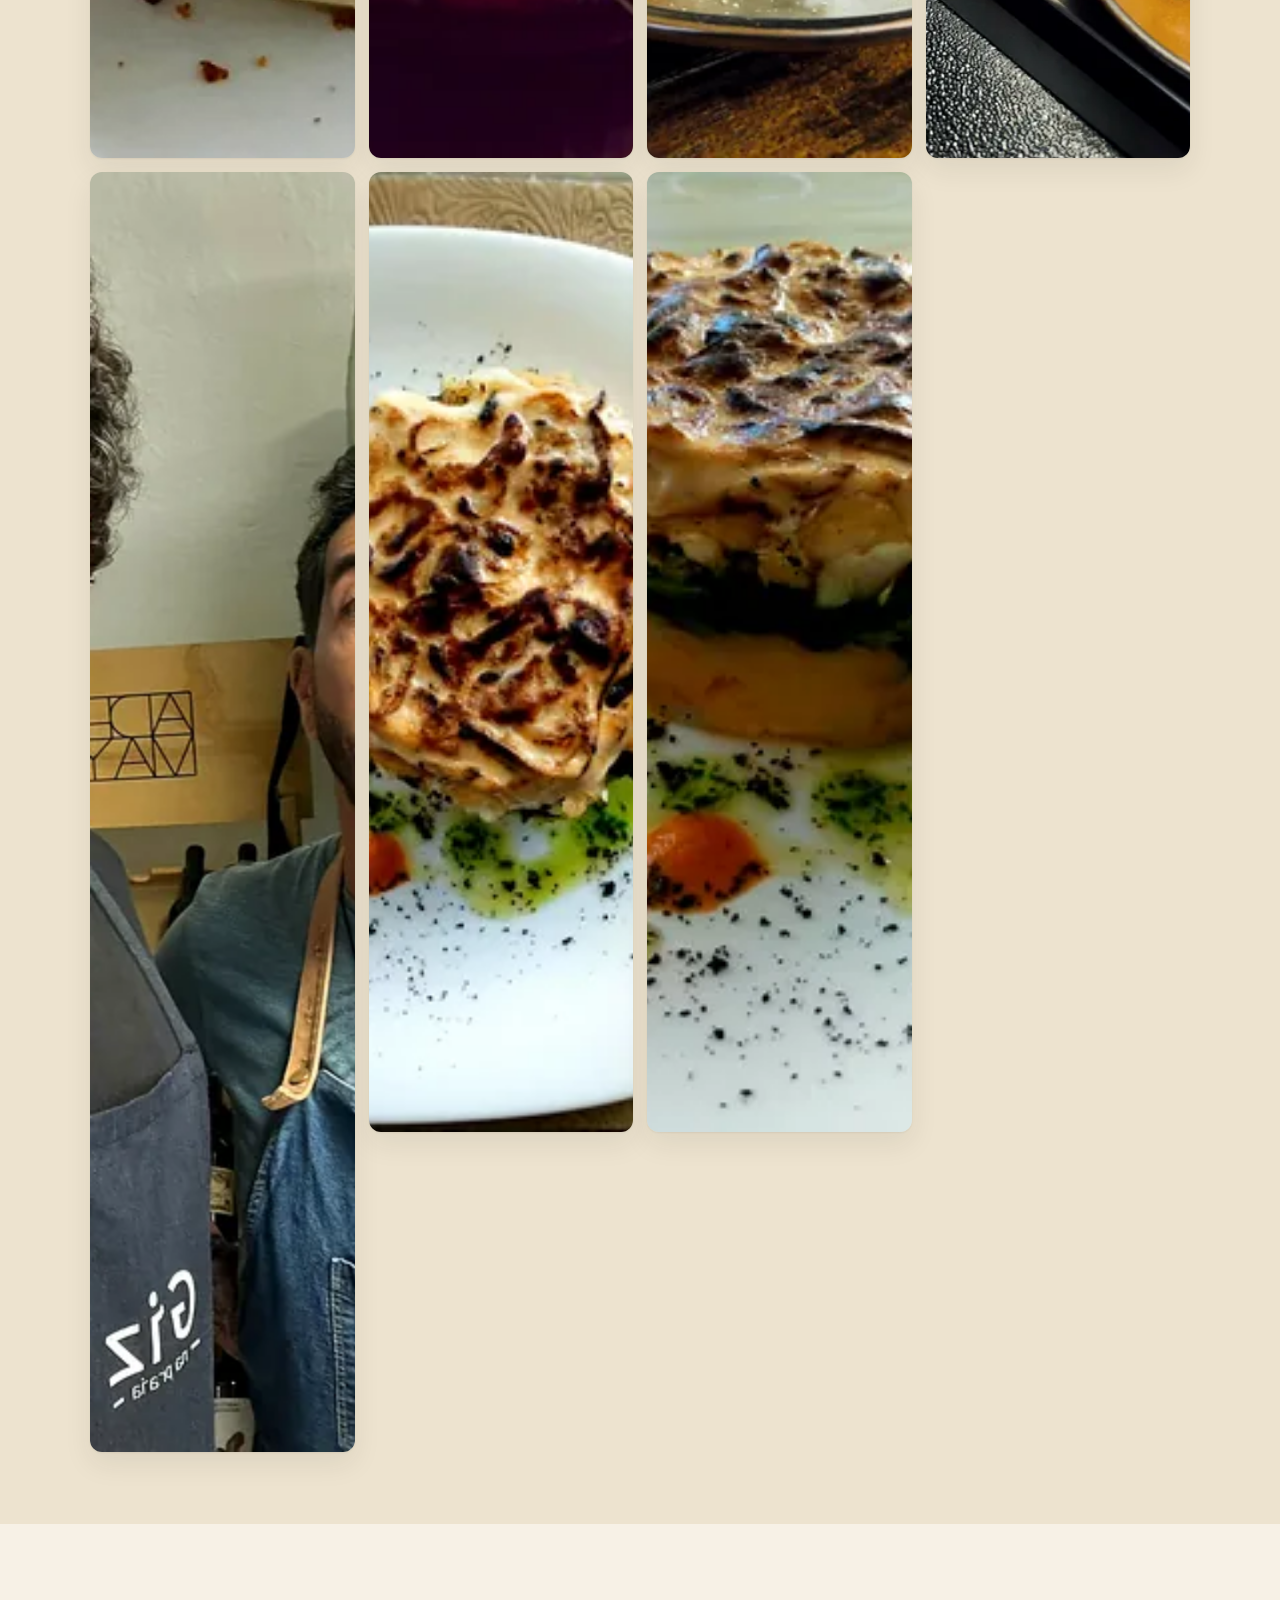
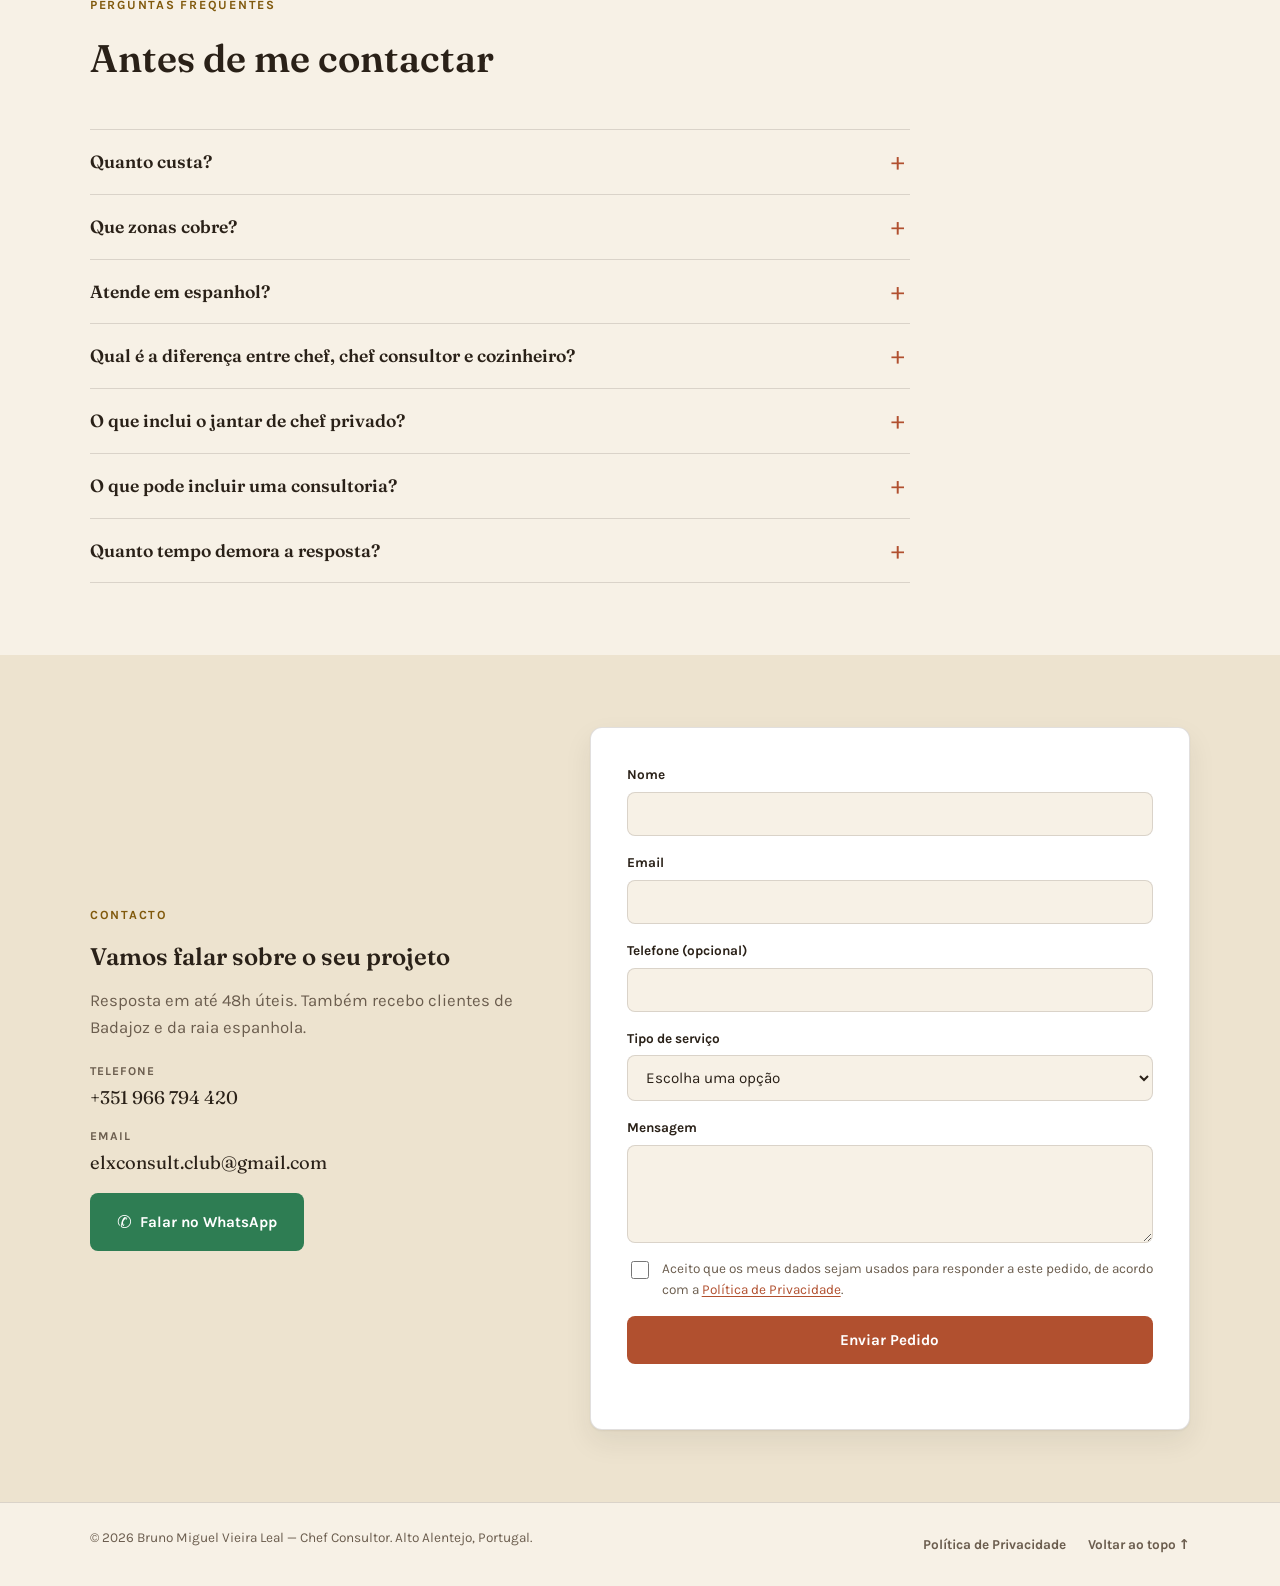
==== commit 7b609ccc: "Versao espanhola com URL proprio (/es/) e hreflang; imagens em WebP responsivo; contraste do dourado" ====
--- a/index.html
+++ b/index.html
@@ -8,10 +8,14 @@
 <meta name="keywords" content="consultor gastronómico Alentejo, chef consultor Elvas, chef consultor Campo Maior, desenvolvimento de conceito de restaurante, fichas técnicas, engenharia de menus, consultoria de restauração Alentejo">
 <meta name="author" content="Bruno Miguel Vieira Leal">
 <meta name="google-site-verification" content="Ex9h66Yo4GZSCsYgJU4rn1h66MazsxKMy-Zg2jxQGTU" />
-<link rel="canonical" href="https://www.brunoleal-chef.pt/">
+<link rel="canonical" href="https://onurblael.github.io/bruno-leal-chef/">
+<link rel="alternate" hreflang="pt-PT" href="https://onurblael.github.io/bruno-leal-chef/">
+<link rel="alternate" hreflang="es" href="https://onurblael.github.io/bruno-leal-chef/es/">
+<link rel="alternate" hreflang="x-default" href="https://onurblael.github.io/bruno-leal-chef/">
 
 <!-- Open Graph -->
 <meta property="og:type" content="website">
+<meta property="og:url" content="https://onurblael.github.io/bruno-leal-chef/">
 <meta property="og:title" content="Bruno Leal | Chef Consultor no Alto Alentejo">
 <meta property="og:description" content="Desenvolvimento de conceitos gastronómicos, menus e fichas técnicas para restaurantes, cafés e eventos entre Elvas, Campo Maior e a raia com Badajoz.">
 <meta property="og:image" content="https://onurblael.github.io/bruno-leal-chef/images/og-cover.jpg">
@@ -27,7 +31,7 @@
 <link rel="preload" href="fonts/fraunces-latin.woff2" as="font" type="font/woff2" crossorigin>
 <link rel="preload" href="fonts/karla-latin.woff2" as="font" type="font/woff2" crossorigin>
 
-<link rel="stylesheet" href="css/style.css?v=11">
+<link rel="stylesheet" href="css/style.css?v=13">
 
 <script type="application/ld+json">
 {
@@ -129,10 +133,10 @@
     </nav>
 
     <div class="header-actions">
-      <button class="theme-toggle" id="theme-toggle" type="button" aria-label="Alternar modo claro/escuro">🌙</button>
-      <button class="lang-toggle" id="lang-toggle" type="button" aria-label="Cambiar idioma">
+      <button class="theme-toggle" id="theme-toggle" type="button" aria-label="Alternar entre modo claro e escuro">🌙</button>
+      <a class="lang-toggle" id="lang-toggle" href="es/" hreflang="es" lang="es" aria-label="Ver o site em espanhol">
         <span class="lang-opt is-active" data-lang="pt">PT</span>/<span class="lang-opt" data-lang="es">ES</span>
-      </button>
+      </a>
       <a href="#contacto" class="btn btn-primary btn-small" data-i18n="nav.cta">Falar comigo</a>
       <button class="nav-toggle" id="nav-toggle" aria-label="Abrir menu" aria-expanded="false">
         <span></span><span></span><span></span>
@@ -171,7 +175,7 @@
         </dl>
       </div>
       <div class="hero-media">
-        <img class="photo-hero" fetchpriority="high" src="images/raya-sobremesas-emplatamento.jpg" alt="Chef a finalizar sobremesas em série na cozinha do Raya Restaurante">
+        <img class="photo-hero" fetchpriority="high" src="images/raya-sobremesas-emplatamento.webp" srcset="images/raya-sobremesas-emplatamento-480.webp 480w, images/raya-sobremesas-emplatamento-800.webp 800w, images/raya-sobremesas-emplatamento.webp 960w" sizes="(max-width: 899px) 90vw, 520px" width="960" height="1280" alt="Chef a finalizar sobremesas em série na cozinha do Raya Restaurante">
       </div>
     </div>
   </section>
@@ -180,7 +184,7 @@
   <section class="section" id="sobre">
     <div class="container section-grid">
       <div class="section-media">
-        <img loading="lazy" decoding="async" class="photo-square" src="images/sobre-retrato-chef.jpg" alt="Retrato de Bruno Leal, chef consultor">
+        <img loading="lazy" decoding="async" class="photo-square" src="images/sobre-retrato-chef.webp" width="303" height="565" alt="Retrato de Bruno Leal, chef consultor">
       </div>
       <div class="section-copy">
         <p class="eyebrow" data-i18n="sobre.eyebrow">Sobre mim</p>
@@ -328,8 +332,8 @@
 
         <article class="case-card">
           <div class="case-photo-duo">
-            <img loading="lazy" decoding="async" src="images/veggieterraneo-bolas-arroz.jpg" alt="Bolas de Arroz e Legumes com Molho de Pimento Vermelho, Veggieterrâneo">
-            <img loading="lazy" decoding="async" src="images/veggieterraneo-couve-flor.jpg" alt="Couve-Flor e Cogumelos com Arroz Jasmim e Amêndoa, Veggieterrâneo">
+            <img loading="lazy" decoding="async" src="images/veggieterraneo-bolas-arroz.webp" srcset="images/veggieterraneo-bolas-arroz-480.webp 480w, images/veggieterraneo-bolas-arroz-800.webp 800w, images/veggieterraneo-bolas-arroz.webp 1080w" sizes="(max-width: 799px) 46vw, 240px" width="1080" height="1046" alt="Bolas de Arroz e Legumes com Molho de Pimento Vermelho, Veggieterrâneo">
+            <img loading="lazy" decoding="async" src="images/veggieterraneo-couve-flor.webp" srcset="images/veggieterraneo-couve-flor-480.webp 480w, images/veggieterraneo-couve-flor-800.webp 800w, images/veggieterraneo-couve-flor.webp 1080w" sizes="(max-width: 799px) 46vw, 240px" width="1080" height="1072" alt="Couve-Flor e Cogumelos com Arroz Jasmim e Amêndoa, Veggieterrâneo">
           </div>
           <div class="case-body">
             <span class="case-tag" data-i18n="casos.c1.tag">Conceito Vegetariano</span>
@@ -343,8 +347,8 @@
 
         <article class="case-card reverse">
           <div class="case-photo-duo">
-            <img loading="lazy" decoding="async" src="images/raya-esplanada-sobremesa.jpg" alt="Esplanada do Raya Restaurante, Praia Fluvial de Azenhas del Rei">
-            <img loading="lazy" decoding="async" src="images/raya-sobremesas-emplatamento.jpg" alt="Emplatamento em série no Raya Restaurante">
+            <img loading="lazy" decoding="async" src="images/raya-esplanada-sobremesa.webp" srcset="images/raya-esplanada-sobremesa-480.webp 480w, images/raya-esplanada-sobremesa-800.webp 800w, images/raya-esplanada-sobremesa.webp 960w" sizes="(max-width: 799px) 46vw, 240px" width="960" height="1280" alt="Esplanada do Raya Restaurante, Praia Fluvial de Azenhas del Rei">
+            <img loading="lazy" decoding="async" src="images/raya-sobremesas-emplatamento.webp" srcset="images/raya-sobremesas-emplatamento-480.webp 480w, images/raya-sobremesas-emplatamento-800.webp 800w, images/raya-sobremesas-emplatamento.webp 960w" sizes="(max-width: 799px) 46vw, 240px" width="960" height="1280" alt="Emplatamento em série no Raya Restaurante">
           </div>
           <div class="case-body">
             <span class="case-tag" data-i18n="casos.c2.tag">Farm-to-Table</span>
@@ -430,7 +434,7 @@
               <p data-i18n="percurso.t7.desc">Conceito farm-to-table com aproveitamento de agricultura regenerativa. Liderança de equipa de 4 pessoas, com -10% de desperdício através de formação; reestruturação de ementas sazonais que aumentou as vendas de pratos premium; sistema de controlo de stock que reduziu o desperdício em 15%.</p>
               <p class="timeline-credential" data-i18n="percurso.t7.credential">🏅 A Terramay integra o <strong>Top 50 Farmers — 2025 Cohort</strong>, reconhecimento à agricultura regenerativa por trás do conceito.</p>
             </div>
-            <img loading="lazy" decoding="async" class="timeline-photo" src="images/raya-terramay-lagostim.jpg" alt="Prato do Raya Restaurante, Grupo Terramay">
+            <img loading="lazy" decoding="async" class="timeline-photo" src="images/raya-terramay-lagostim.webp" srcset="images/raya-terramay-lagostim-480.webp 480w, images/raya-terramay-lagostim-800.webp 800w, images/raya-terramay-lagostim.webp 960w" sizes="220px" width="960" height="1280" alt="Prato do Raya Restaurante, Grupo Terramay">
           </div>
         </li>
         <li class="timeline-item is-current">
@@ -455,13 +459,13 @@
       </div>
 
       <div class="gallery-grid">
-        <img loading="lazy" decoding="async" src="images/chef-sobremesa-manga-polen.jpg" alt="Sobremesa de manga com pólen de abelha e caramelo">
-        <img loading="lazy" decoding="async" src="images/chef-burrata-presunto.jpg" alt="Burrata com presunto e tomate">
-        <img loading="lazy" decoding="async" src="images/raya-esplanada-sobremesa.jpg" alt="Esplanada do Raya Restaurante, Praia Fluvial">
-        <img loading="lazy" decoding="async" src="images/raya-sobremesas-emplatamento.jpg" alt="Emplatamento em série no Raya Restaurante">
-        <img loading="lazy" decoding="async" src="images/giz-na-praia-equipa.jpg" alt="Equipa GIZ na Praia">
-        <img loading="lazy" decoding="async" src="images/prato-gratinado-topo.jpg" alt="Prato gratinado, vista de topo">
-        <img loading="lazy" decoding="async" src="images/prato-gratinado-lateral.jpg" alt="Prato gratinado, vista lateral">
+        <img loading="lazy" decoding="async" src="images/chef-sobremesa-manga-polen.webp" srcset="images/chef-sobremesa-manga-polen-480.webp 480w, images/chef-sobremesa-manga-polen-800.webp 800w, images/chef-sobremesa-manga-polen.webp 1023w" sizes="(min-width: 1000px) 264px, (min-width: 640px) 30vw, 46vw" width="1023" height="1280" alt="Sobremesa de manga com pólen de abelha e caramelo">
+        <img loading="lazy" decoding="async" src="images/chef-burrata-presunto.webp" srcset="images/chef-burrata-presunto-480.webp 480w, images/chef-burrata-presunto-800.webp 800w, images/chef-burrata-presunto.webp 1024w" sizes="(min-width: 1000px) 264px, (min-width: 640px) 30vw, 46vw" width="1024" height="1280" alt="Burrata com presunto e tomate">
+        <img loading="lazy" decoding="async" src="images/raya-esplanada-sobremesa.webp" srcset="images/raya-esplanada-sobremesa-480.webp 480w, images/raya-esplanada-sobremesa-800.webp 800w, images/raya-esplanada-sobremesa.webp 960w" sizes="(min-width: 1000px) 264px, (min-width: 640px) 30vw, 46vw" width="960" height="1280" alt="Esplanada do Raya Restaurante, Praia Fluvial">
+        <img loading="lazy" decoding="async" src="images/raya-sobremesas-emplatamento.webp" srcset="images/raya-sobremesas-emplatamento-480.webp 480w, images/raya-sobremesas-emplatamento-800.webp 800w, images/raya-sobremesas-emplatamento.webp 960w" sizes="(min-width: 1000px) 264px, (min-width: 640px) 30vw, 46vw" width="960" height="1280" alt="Emplatamento em série no Raya Restaurante">
+        <img loading="lazy" decoding="async" src="images/giz-na-praia-equipa.webp" srcset="images/giz-na-praia-equipa-480.webp 480w, images/giz-na-praia-equipa-800.webp 800w, images/giz-na-praia-equipa.webp 960w" sizes="(min-width: 1000px) 264px, (min-width: 640px) 30vw, 46vw" width="960" height="1280" alt="Equipa GIZ na Praia">
+        <img loading="lazy" decoding="async" src="images/prato-gratinado-topo.webp" srcset="images/prato-gratinado-topo-480.webp 480w, images/prato-gratinado-topo-800.webp 800w, images/prato-gratinado-topo.webp 1280w" sizes="(min-width: 1000px) 264px, (min-width: 640px) 30vw, 46vw" width="1280" height="960" alt="Prato gratinado, vista de topo">
+        <img loading="lazy" decoding="async" src="images/prato-gratinado-lateral.webp" srcset="images/prato-gratinado-lateral-480.webp 480w, images/prato-gratinado-lateral-800.webp 800w, images/prato-gratinado-lateral.webp 1280w" sizes="(min-width: 1000px) 264px, (min-width: 640px) 30vw, 46vw" width="1280" height="960" alt="Prato gratinado, vista lateral">
       </div>
     </div>
   </section>
@@ -596,6 +600,6 @@
   <span data-i18n="contacto.whatsapp">Falar no WhatsApp</span>
 </a>
 
-<script src="js/script.js?v=17"></script>
+<script src="js/script.js?v=19"></script>
 </body>
 </html>
--- a/css/style.css
+++ b/css/style.css
@@ -27,6 +27,7 @@
   --terracota-ink:#FFFFFF;
   --oliva:#57623F;
   --dourado:#B4872A;
+  --dourado-texto:#80590C;
   --line:rgba(42,33,24,0.14);
   --shadow: 0 1px 2px rgba(42,33,24,0.06), 0 12px 28px rgba(42,33,24,0.08);
   --radius: 12px;
@@ -46,6 +47,7 @@
     --terracota-ink:#211C16;
     --oliva:#9AAC77;
     --dourado:#E3B94D;
+    --dourado-texto:#E3B94D;
     --line:rgba(243,236,220,0.16);
     --shadow: 0 1px 2px rgba(0,0,0,0.35), 0 12px 28px rgba(0,0,0,0.4);
   }
@@ -61,6 +63,7 @@
   --terracota-ink:#211C16;
   --oliva:#9AAC77;
   --dourado:#E3B94D;
+  --dourado-texto:#E3B94D;
   --line:rgba(243,236,220,0.16);
   --shadow: 0 1px 2px rgba(0,0,0,0.35), 0 12px 28px rgba(0,0,0,0.4);
 }
@@ -132,7 +135,7 @@
 
 .eyebrow{
   font-size:0.78rem; letter-spacing:0.14em; text-transform:uppercase;
-  color:var(--dourado); font-weight:700; margin:0 0 12px;
+  color:var(--dourado-texto); font-weight:700; margin:0 0 12px;
 }
 
 /* ---------- Header ---------- */
@@ -164,8 +167,10 @@
 .lang-toggle{
   background:transparent; border:1.5px solid var(--line); border-radius:999px;
   padding:6px 12px; font-family:var(--font-body); font-weight:700; font-size:0.78rem;
-  color:var(--ink-muted); cursor:pointer;
-}
+  color:var(--ink-muted); cursor:pointer; text-decoration:none;
+  display:inline-flex; align-items:center;
+}
+.lang-toggle:hover{ border-color:var(--terracota); }
 .lang-opt{ color:var(--ink-muted); }
 .lang-opt.is-active{ color:var(--terracota); }
 
@@ -285,7 +290,7 @@
   background:var(--surface); border:1px solid var(--line); border-radius:var(--radius);
   padding:28px 24px; box-shadow:var(--shadow);
 }
-.card-num{ font-family:var(--font-display); font-style:italic; color:var(--dourado); font-size:1.5rem; margin-bottom:12px; }
+.card-num{ font-family:var(--font-display); font-style:italic; color:var(--dourado-texto); font-size:1.5rem; margin-bottom:12px; }
 .card h3{ font-size:1.15rem; margin-bottom:10px; }
 .card p{ color:var(--ink-muted); font-size:0.94rem; line-height:1.6; margin:0; }
 .card-cta{
@@ -387,7 +392,7 @@
 }
 .section-alt .case-tag{ background:var(--surface); }
 .case-body h3{ font-size:1.4rem; margin-bottom:4px; }
-.case-place{ color:var(--dourado); font-weight:700; font-size:0.85rem; margin-bottom:14px; }
+.case-place{ color:var(--dourado-texto); font-weight:700; font-size:0.85rem; margin-bottom:14px; }
 .case-body p{ color:var(--ink-muted); font-size:0.94rem; line-height:1.6; }
 .case-body strong{ color:var(--ink); }
 
@@ -423,7 +428,7 @@
   border-radius:999px; margin-bottom:10px;
 }
 .timeline-content h3{ font-size:1.15rem; margin-bottom:2px; }
-.timeline-place{ color:var(--dourado); font-weight:700; font-size:0.82rem; margin-bottom:8px; }
+.timeline-place{ color:var(--dourado-texto); font-weight:700; font-size:0.82rem; margin-bottom:8px; }
 .timeline-content p:last-child{ color:var(--ink-muted); font-size:0.94rem; line-height:1.6; margin:0; }
 
 /* ---------- Contact ---------- */
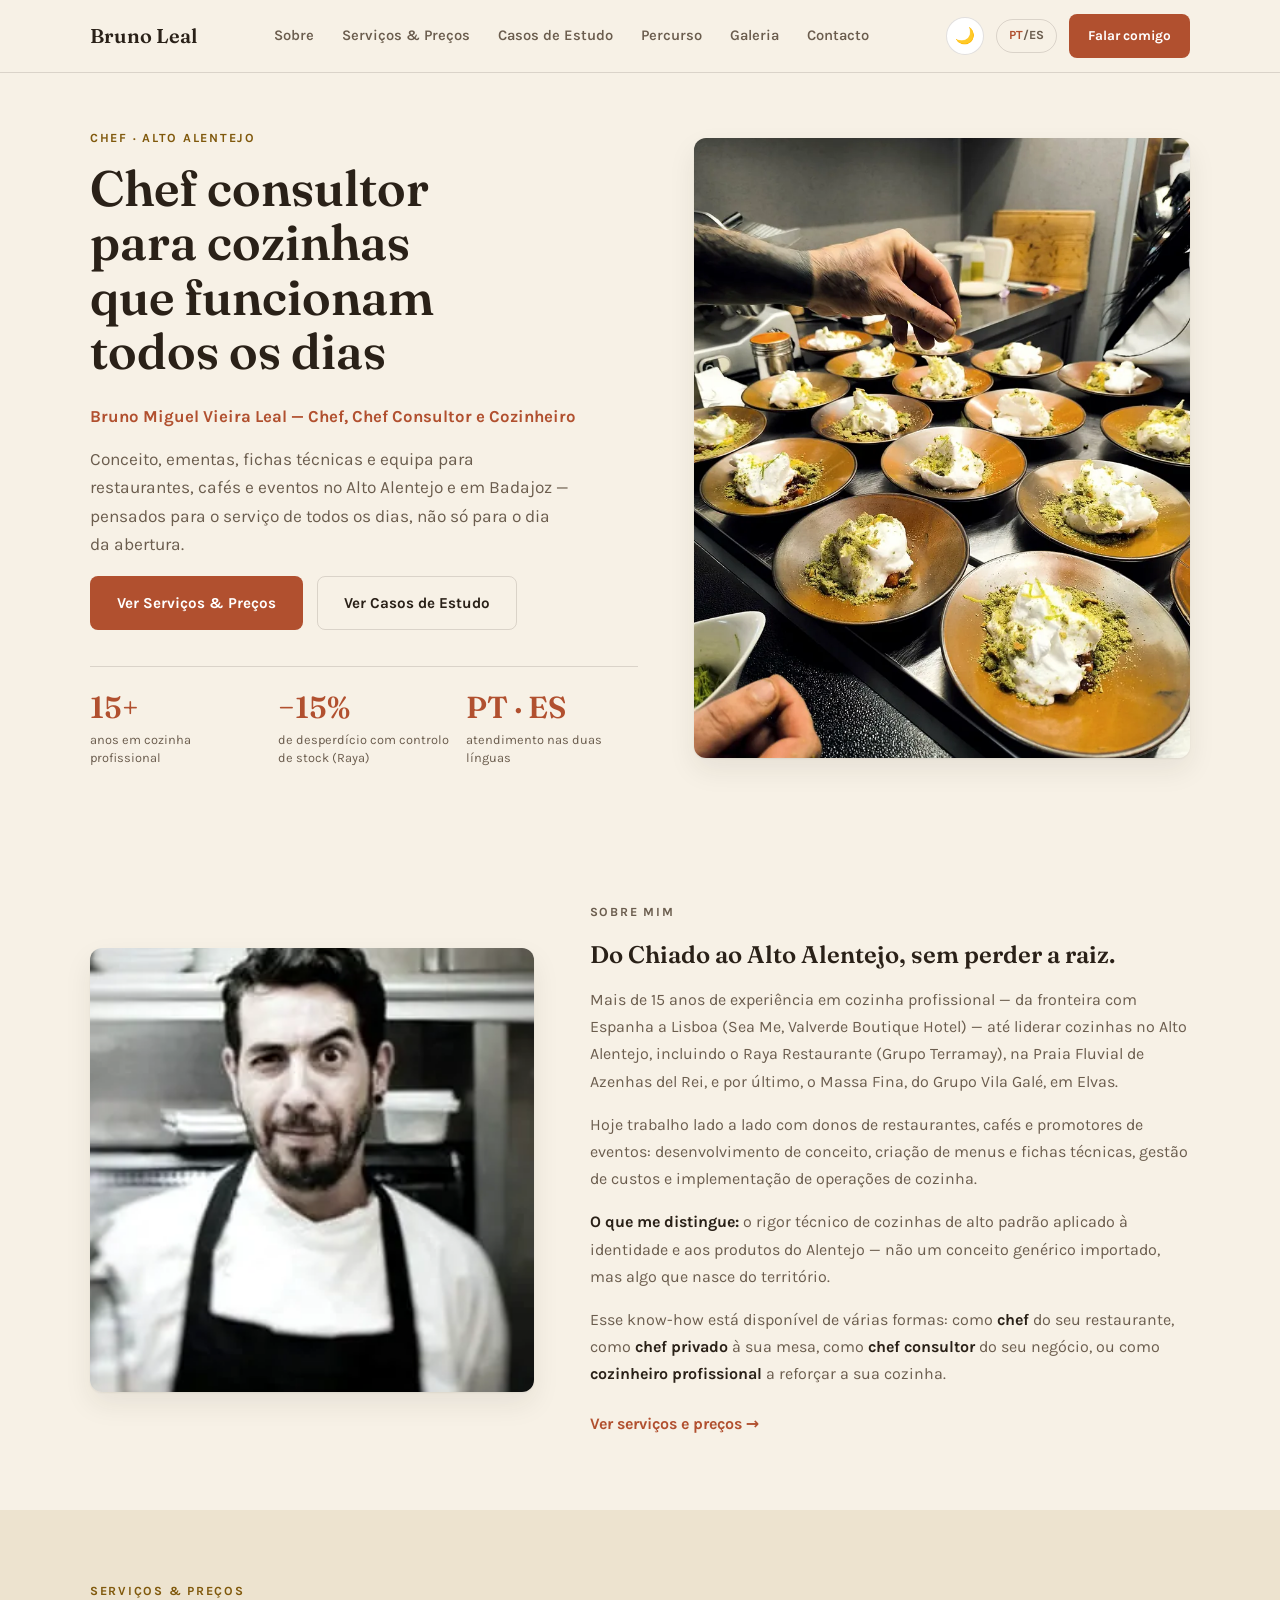
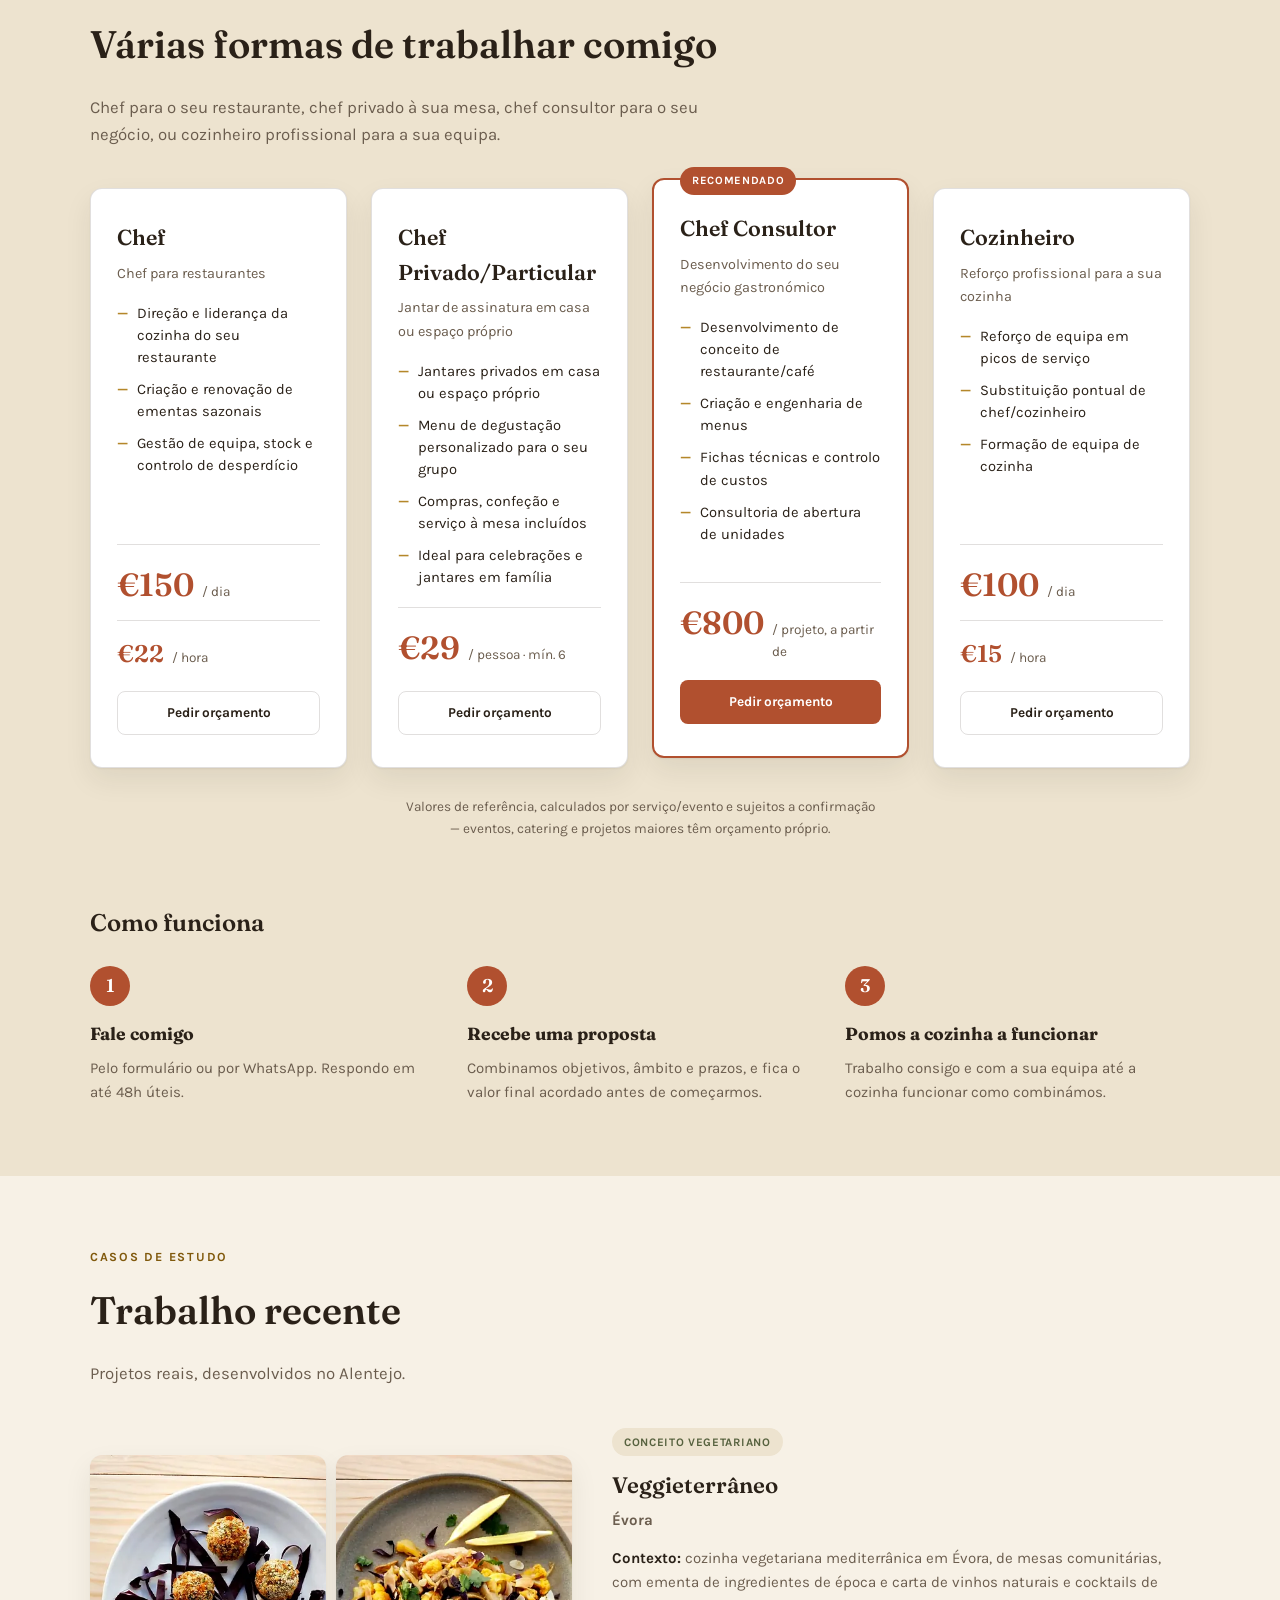
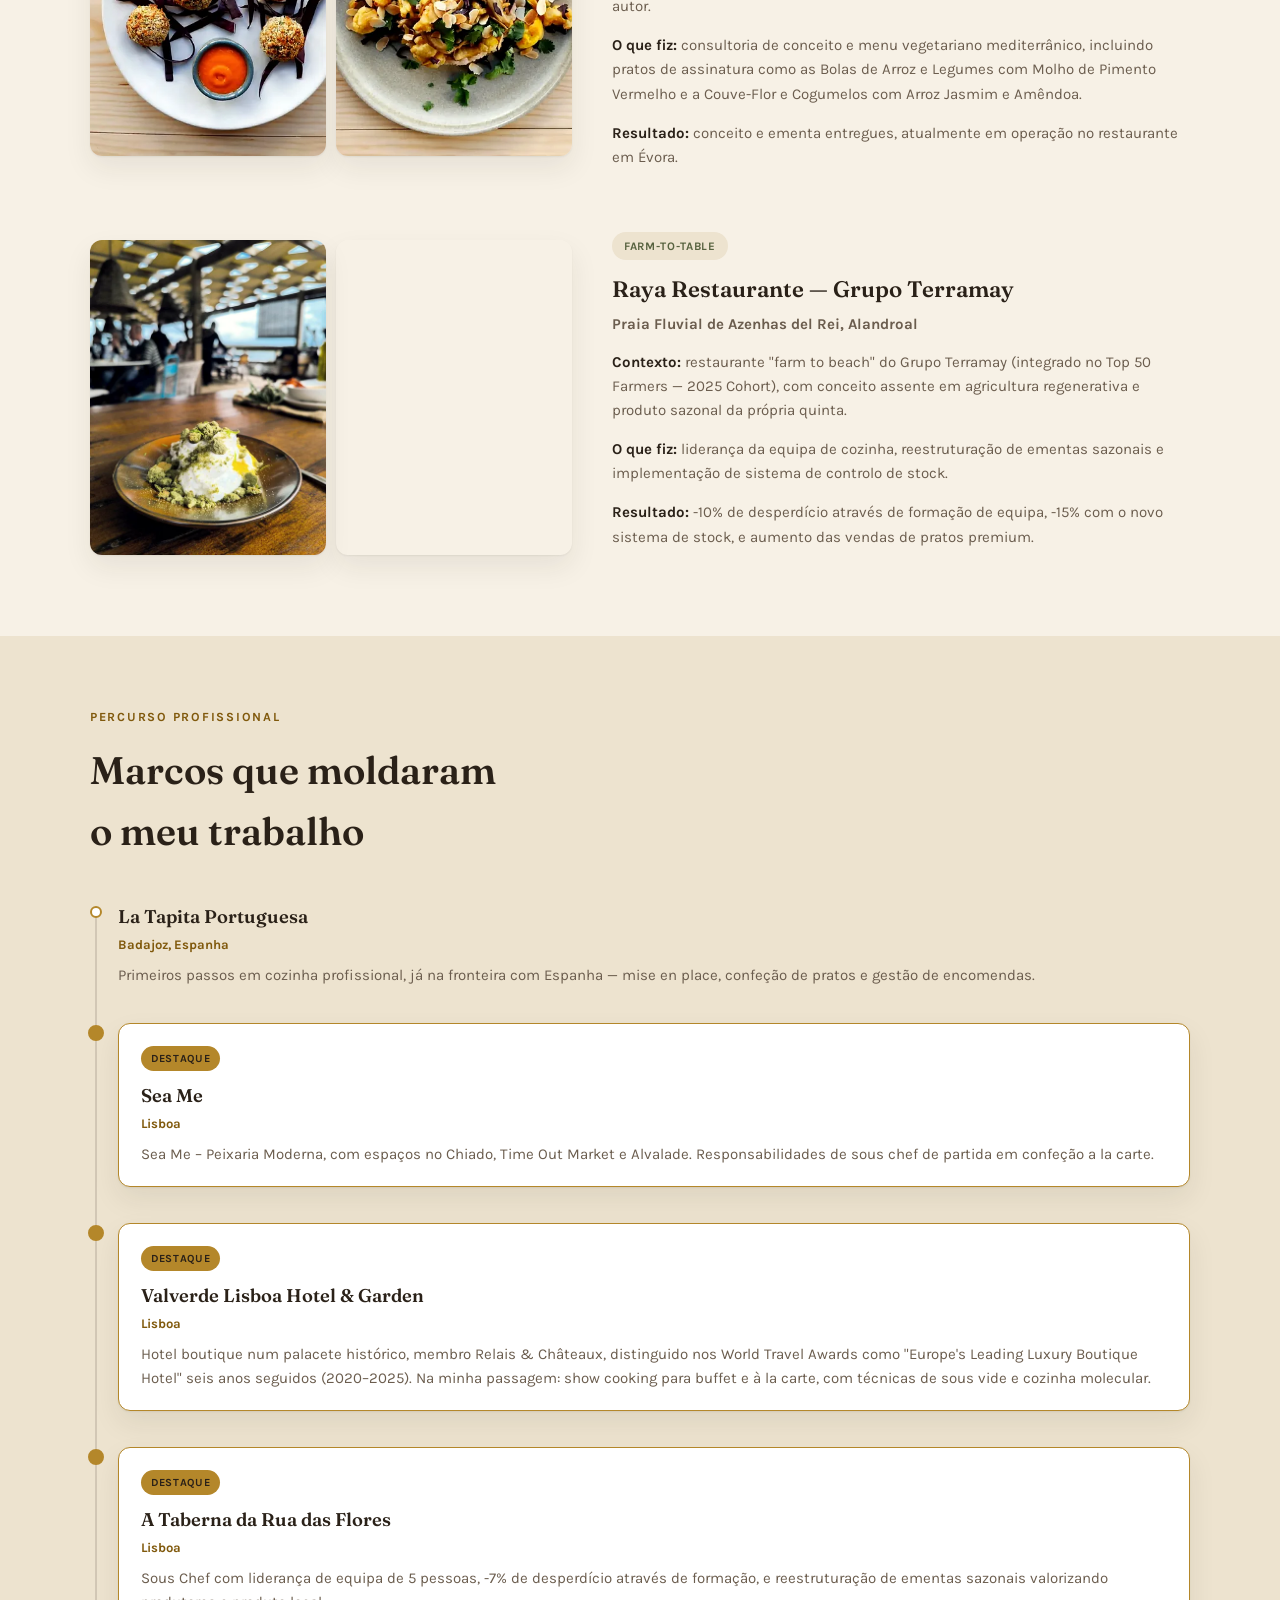
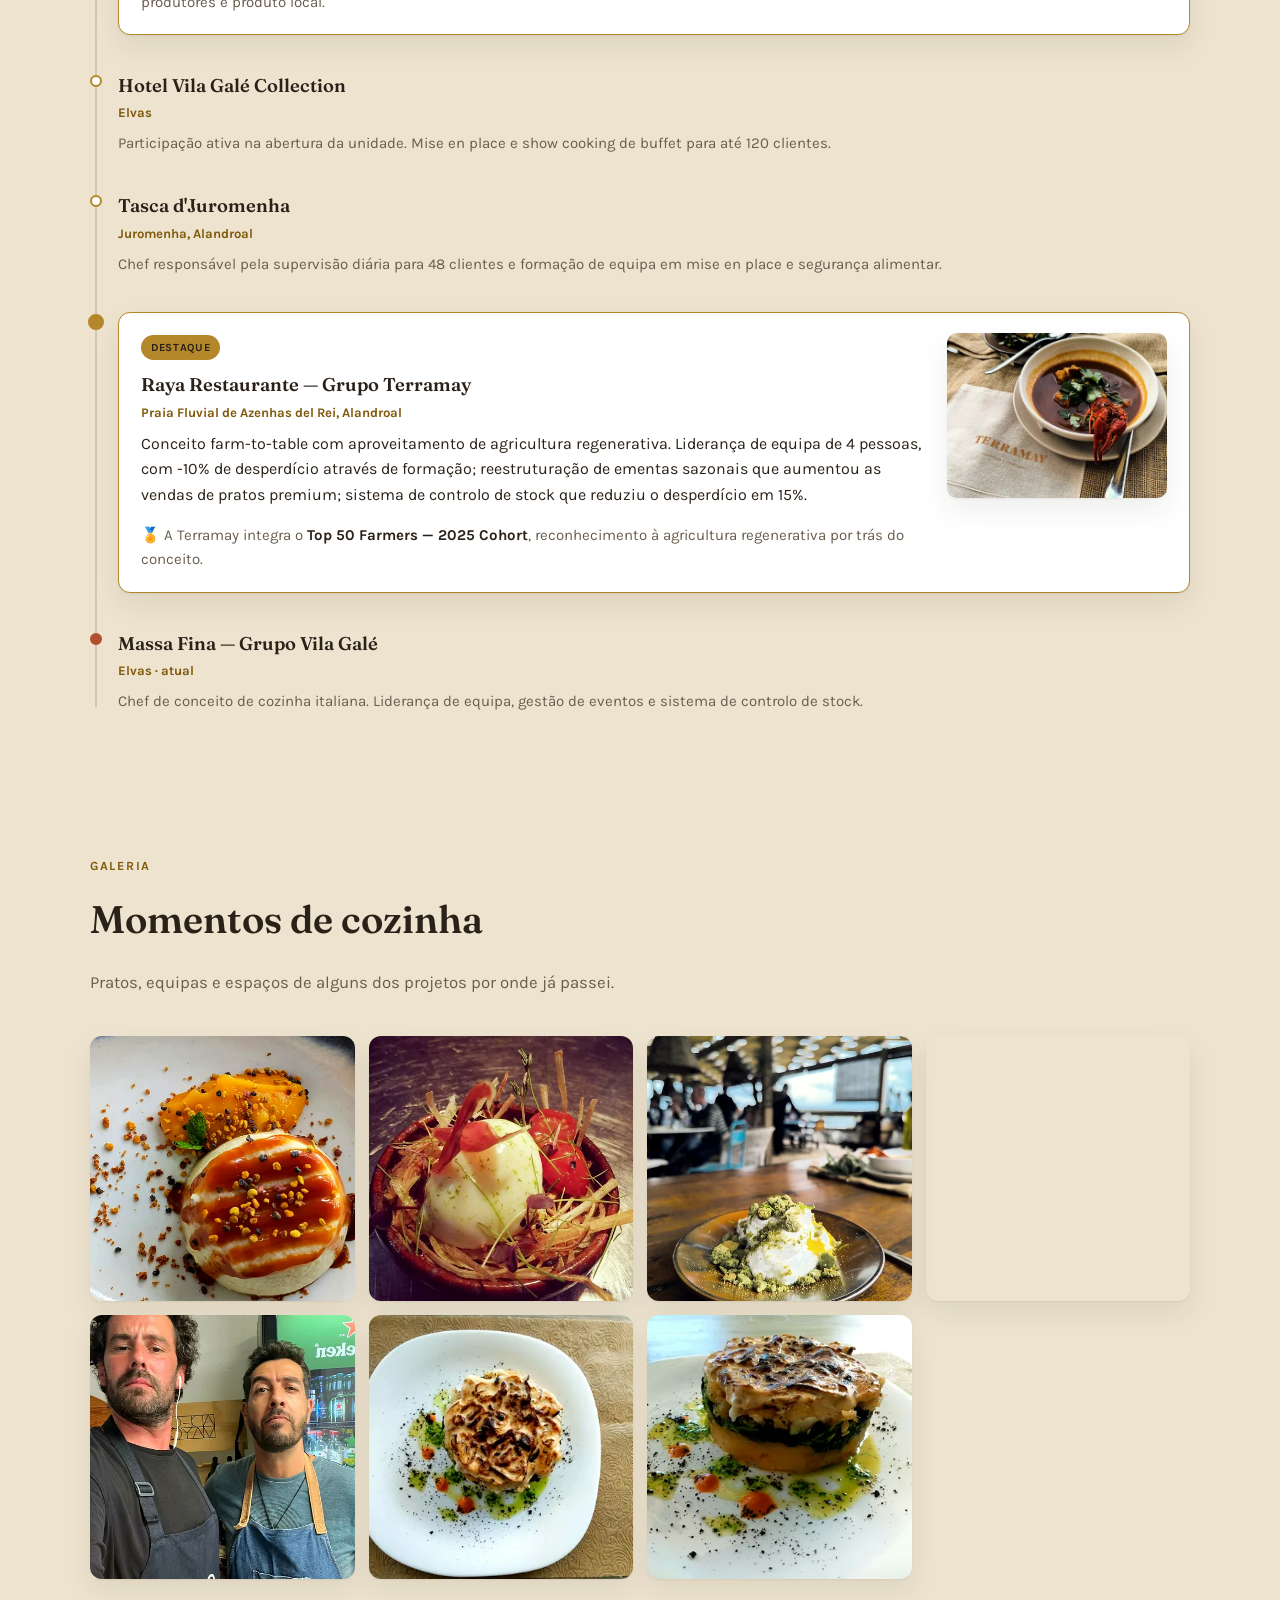
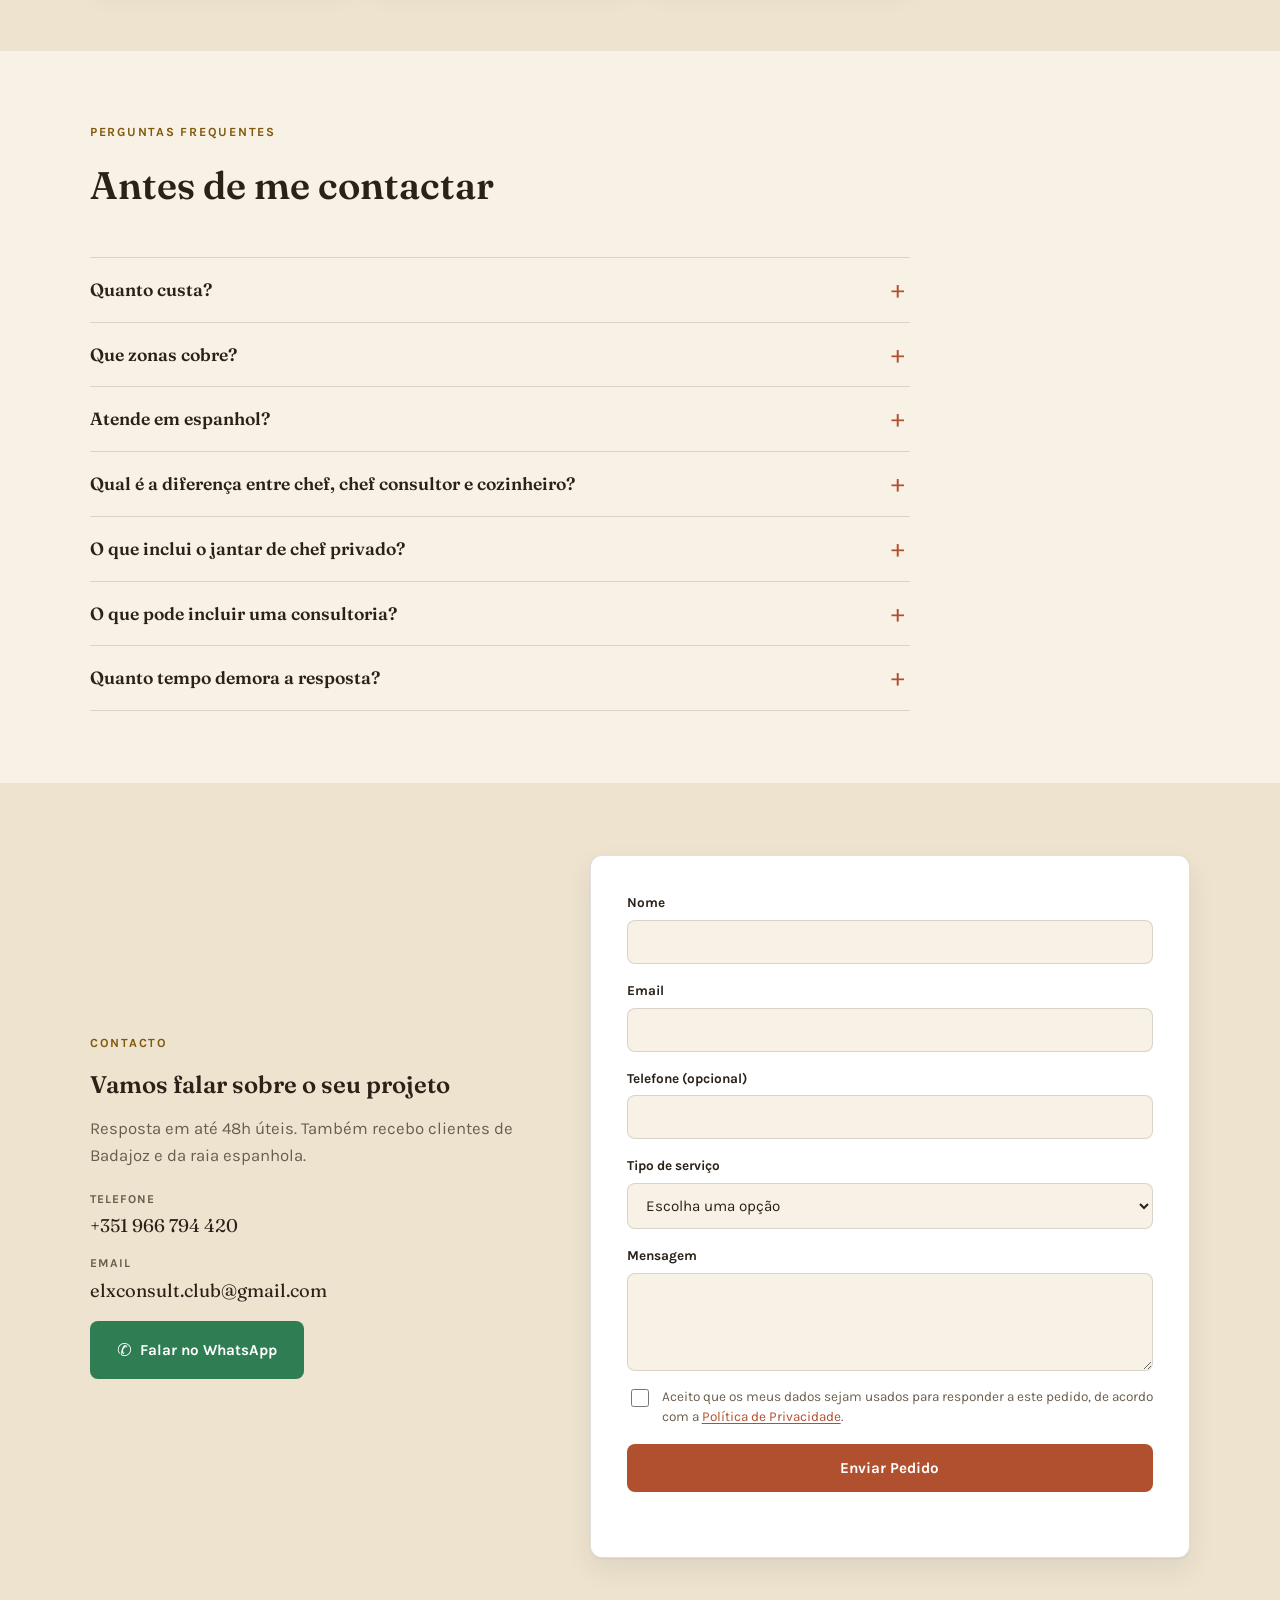
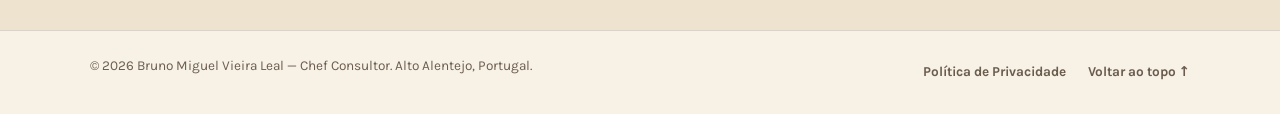
==== commit e3f87ccd: "Corrige imagens esticadas na galeria e na linha do tempo (height:auto) Co-Authored-By: Claude Sonnet" ====
--- a/index.html
+++ b/index.html
@@ -31,7 +31,7 @@
 <link rel="preload" href="fonts/fraunces-latin.woff2" as="font" type="font/woff2" crossorigin>
 <link rel="preload" href="fonts/karla-latin.woff2" as="font" type="font/woff2" crossorigin>
 
-<link rel="stylesheet" href="css/style.css?v=13">
+<link rel="stylesheet" href="css/style.css?v=14">
 
 <script type="application/ld+json">
 {
--- a/css/style.css
+++ b/css/style.css
@@ -79,7 +79,7 @@
   line-height:1.6;
   -webkit-font-smoothing:antialiased;
 }
-img{ max-width:100%; display:block; }
+img{ max-width:100%; height:auto; display:block; }
 a{ color:inherit; }
 h1,h2,h3{ font-family:var(--font-display); font-weight:600; margin:0 0 .5em; text-wrap:balance; }
 p{ margin:0 0 1em; }
